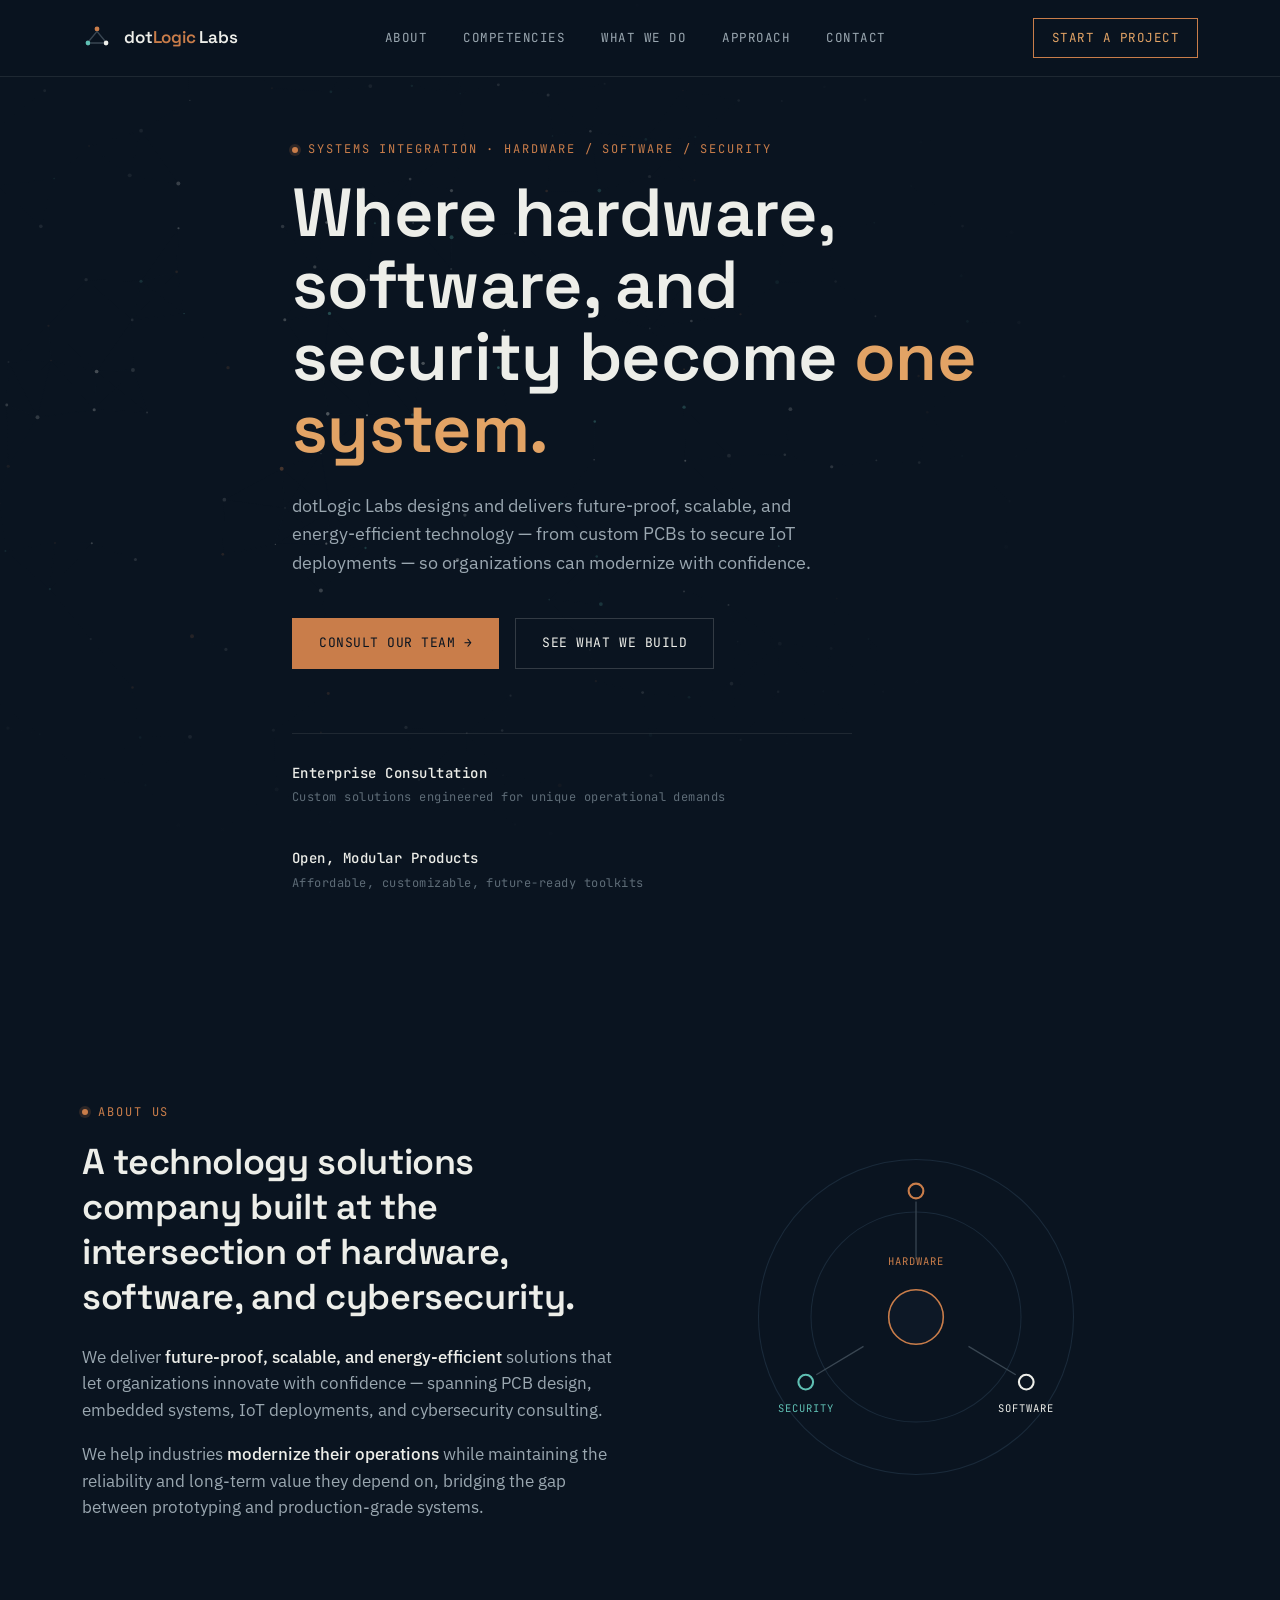
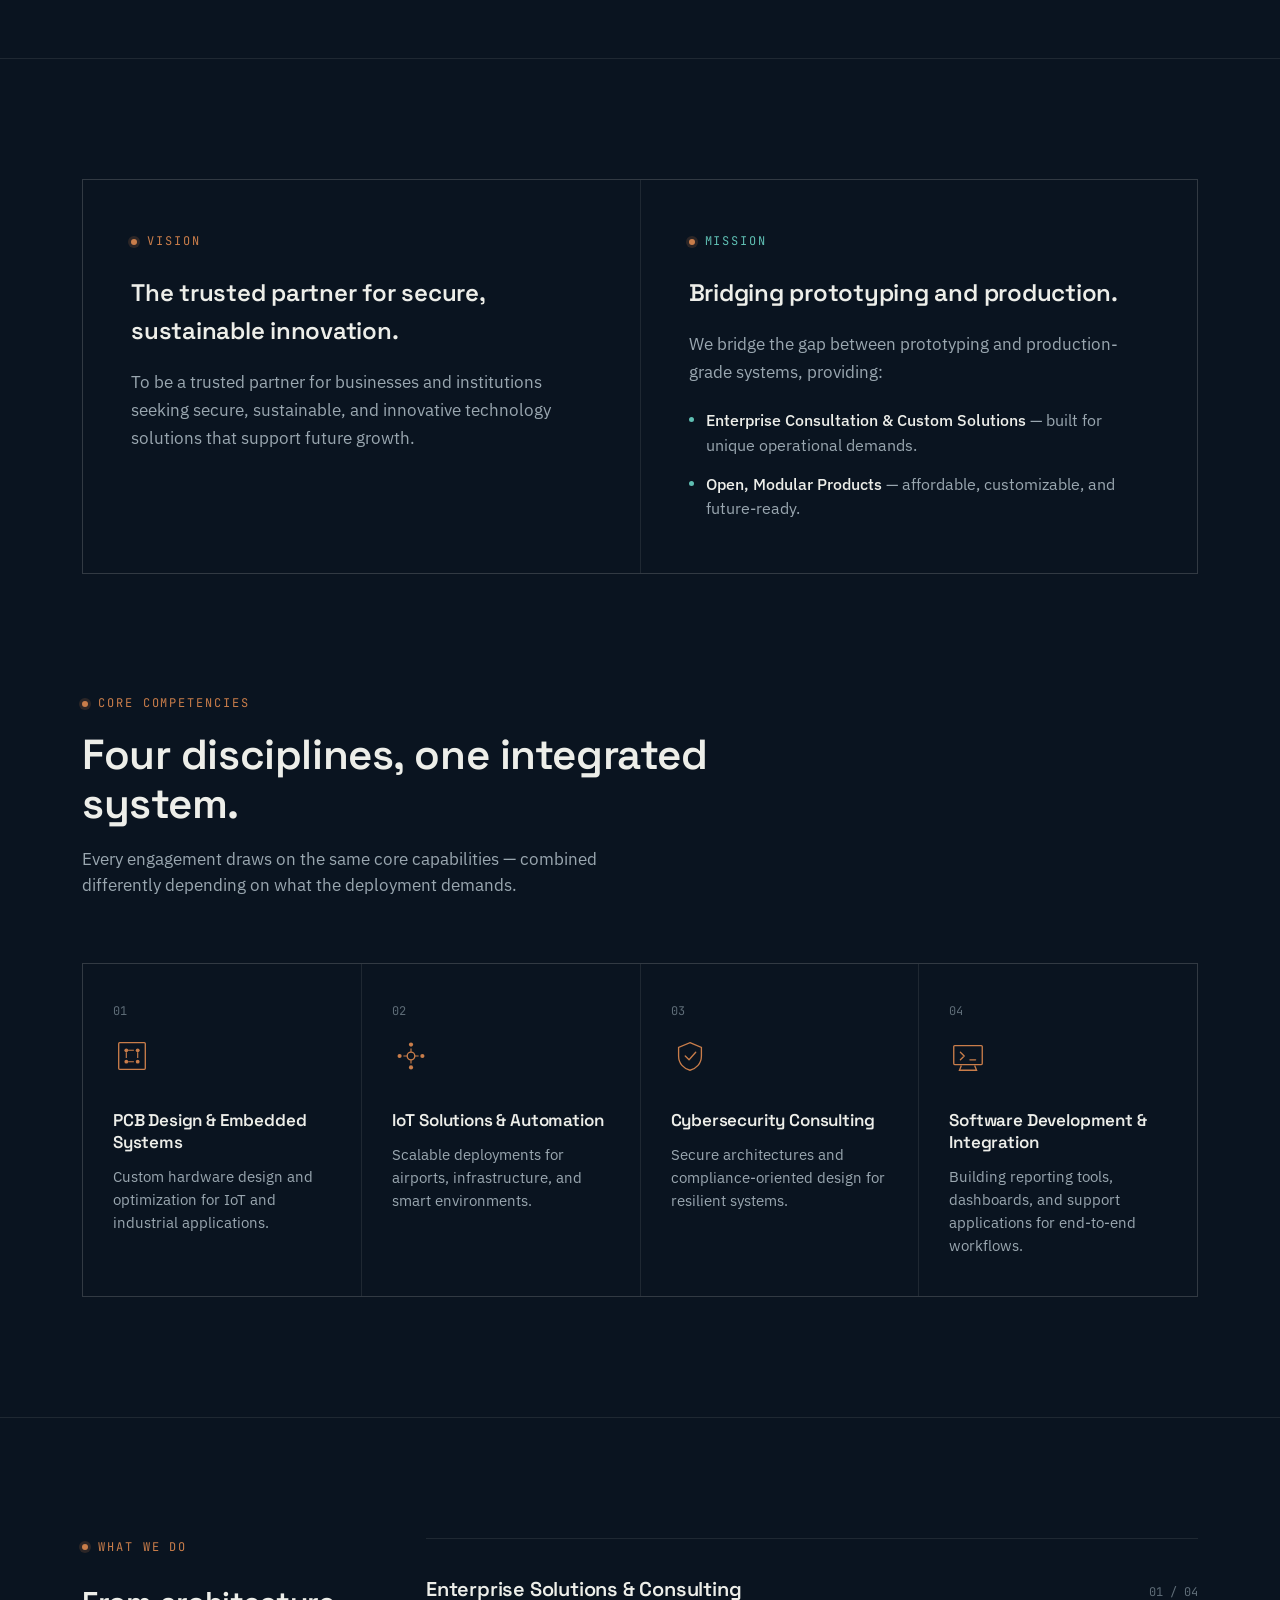
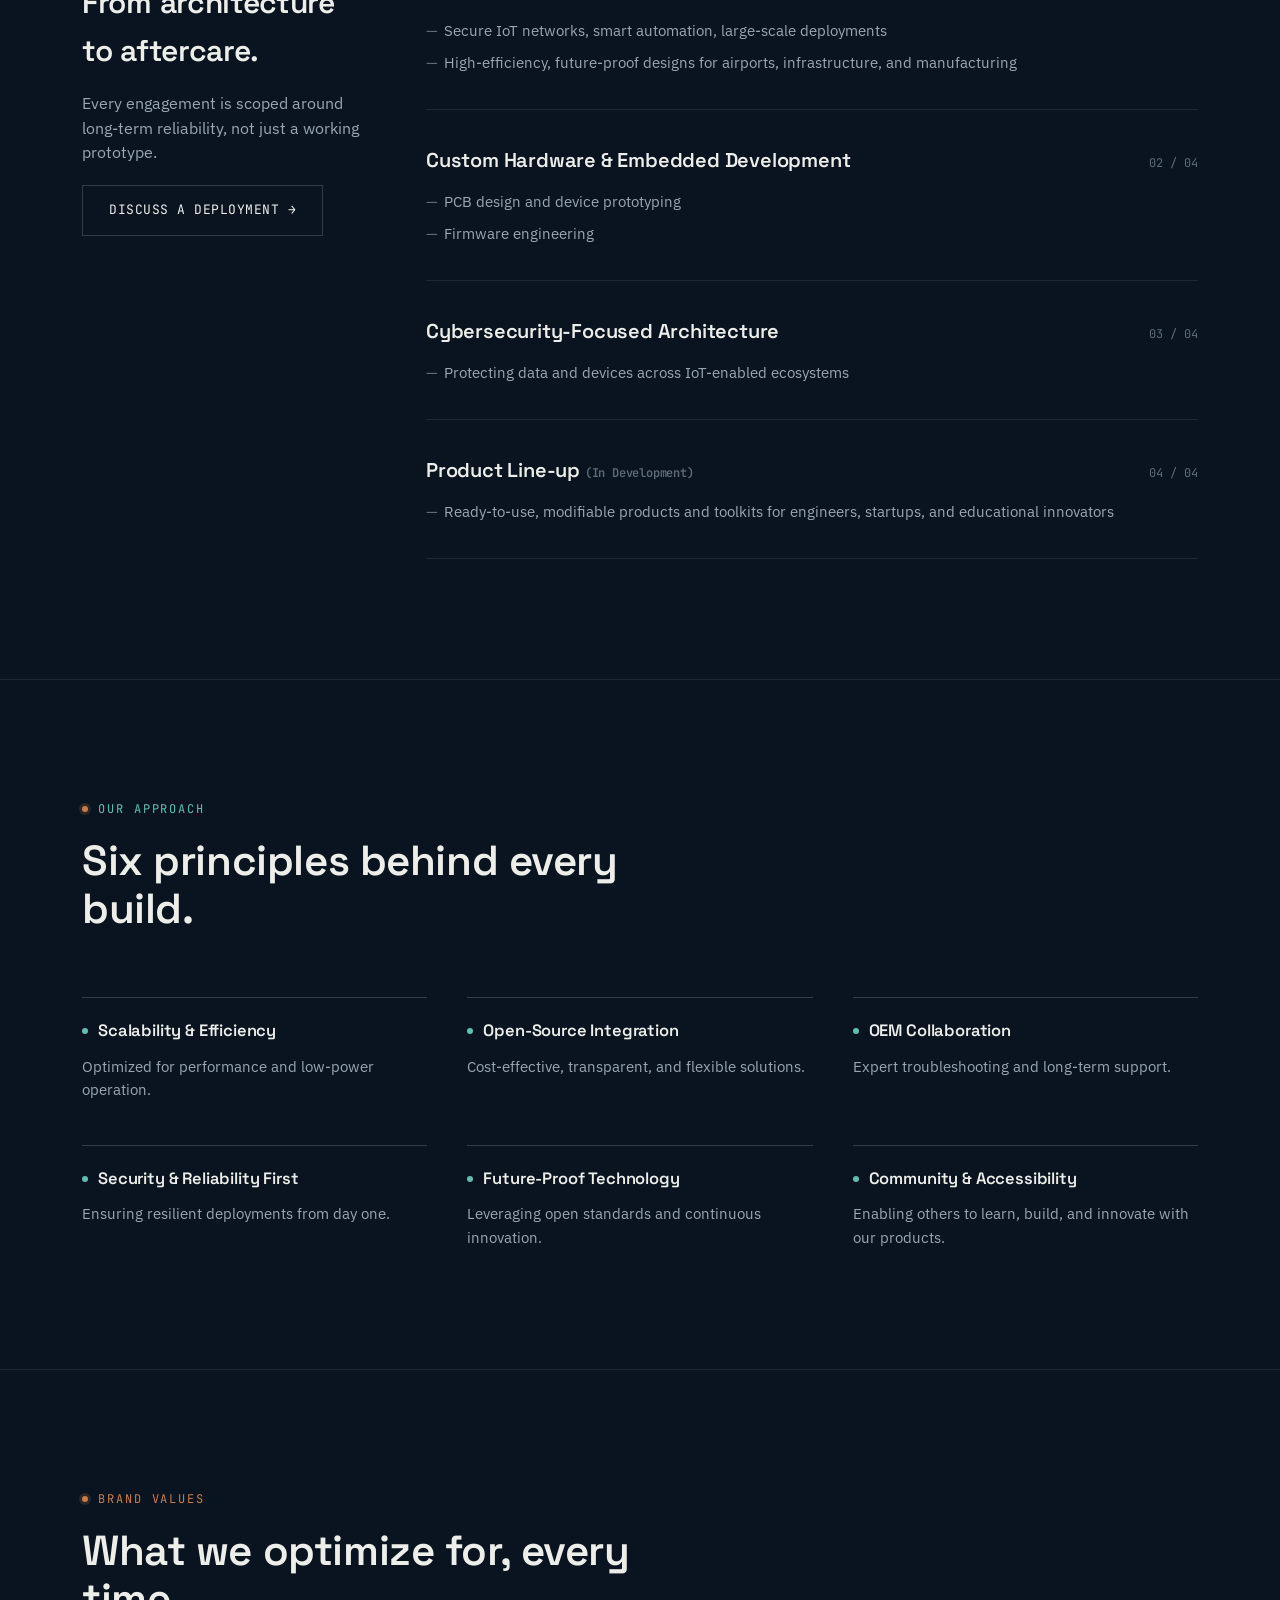
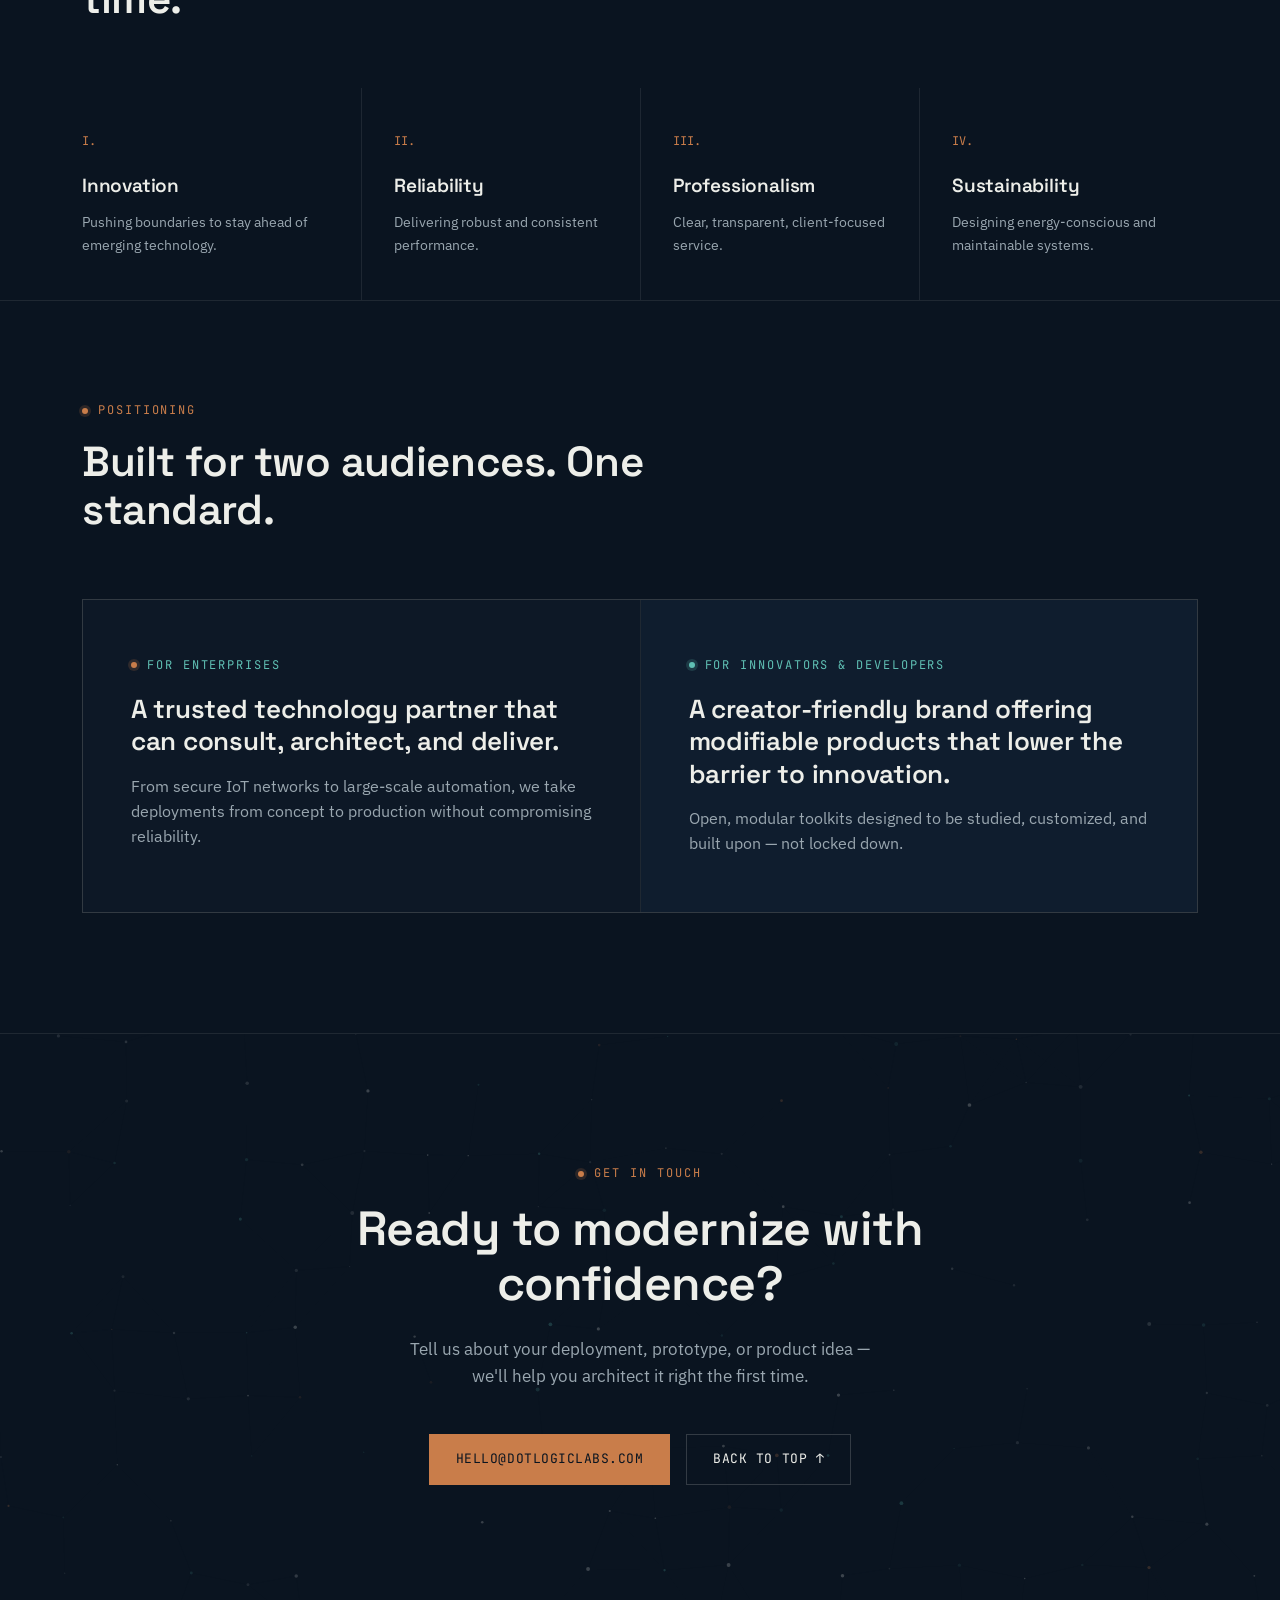
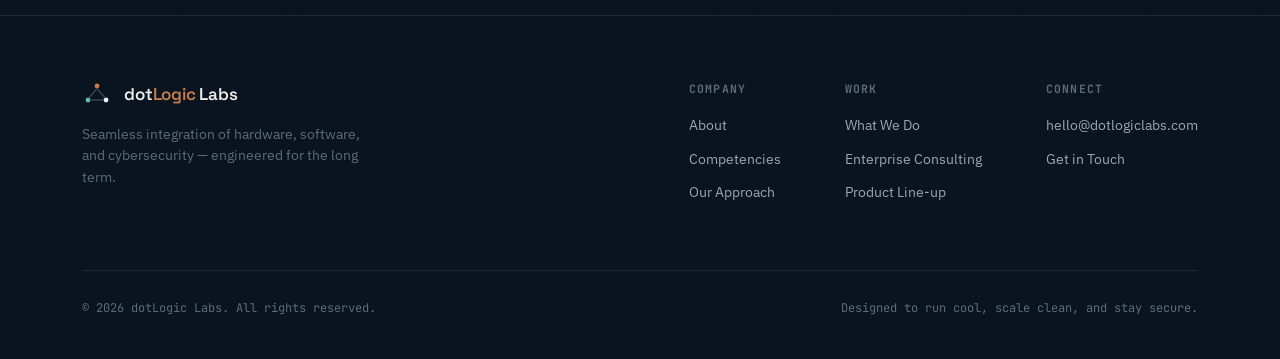
==== index.html @ 4104814c "Add files via upload" ====
<!DOCTYPE html>
<html lang="en">
<head>
<meta charset="UTF-8">
<meta name="viewport" content="width=device-width, initial-scale=1.0">
<title>dotLogic Labs — Hardware. Software. Security. As one system.</title>
<meta name="description" content="dotLogic Labs is a technology solutions company specializing in the seamless integration of hardware, software, and cybersecurity. We deliver future-proof, scalable, and energy-efficient solutions across PCB design, embedded systems, IoT deployments, and cybersecurity consulting.">
<meta property="og:title" content="dotLogic Labs — Hardware. Software. Security. As one system.">
<meta property="og:description" content="Technology solutions spanning PCB design, embedded systems, IoT deployments, and cybersecurity consulting — built for enterprises and innovators alike.">
<meta property="og:type" content="website">
<meta name="twitter:card" content="summary">
<meta name="twitter:title" content="dotLogic Labs — Hardware. Software. Security. As one system.">
<meta name="twitter:description" content="Technology solutions spanning PCB design, embedded systems, IoT deployments, and cybersecurity consulting — built for enterprises and innovators alike.">
<link rel="preconnect" href="https://fonts.googleapis.com">
<link rel="preconnect" href="https://fonts.gstatic.com" crossorigin>
<link href="https://fonts.googleapis.com/css2?family=Space+Grotesk:wght@400;500;600;700&family=JetBrains+Mono:wght@400;500;600&family=IBM+Plex+Sans:wght@400;500;600&display=swap" rel="stylesheet">
<style>
  :root{
    --bg:#0A1420;
    --bg-alt:#0F1D2E;
    --bg-panel:#0D1826;
    --copper:#C97D4A;
    --copper-bright:#E2A365;
    --teal:#5FBFB3;
    --ink:#EDEEE9;
    --ink-dim:#9AA7B0;
    --ink-faint:#5E6C77;
    --line:rgba(237,238,233,0.09);
    --line-bright:rgba(237,238,233,0.18);
    --radius:2px;
  }

  *{box-sizing:border-box; margin:0; padding:0;}

  html{scroll-behavior:smooth;}

  body{
    background:var(--bg);
    color:var(--ink);
    font-family:'IBM Plex Sans', sans-serif;
    font-size:16px;
    line-height:1.6;
    -webkit-font-smoothing:antialiased;
    overflow-x:hidden;
  }

  ::selection{ background:var(--copper); color:var(--bg); }

  a{ color:inherit; text-decoration:none; }

  .mono{ font-family:'JetBrains Mono', monospace; }

  .eyebrow{
    font-family:'JetBrains Mono', monospace;
    font-size:12px;
    letter-spacing:0.16em;
    text-transform:uppercase;
    color:var(--copper);
    display:flex;
    align-items:center;
    gap:10px;
    margin-bottom:18px;
  }
  .eyebrow::before{
    content:'';
    width:6px; height:6px;
    background:var(--copper);
    border-radius:50%;
    box-shadow:0 0 0 3px rgba(201,125,74,0.18);
    flex-shrink:0;
  }

  h1,h2,h3,h4{
    font-family:'Space Grotesk', sans-serif;
    font-weight:600;
    letter-spacing:-0.01em;
    color:var(--ink);
  }

  .wrap{
    max-width:1180px;
    margin:0 auto;
    padding:0 32px;
  }

  section{ position:relative; }

  /* ---------- focus ---------- */
  a:focus-visible, button:focus-visible{
    outline:2px solid var(--teal);
    outline-offset:3px;
  }

  /* ---------- nav ---------- */
  header{
    position:fixed; top:0; left:0; right:0; z-index:100;
    background:rgba(10,20,32,0.82);
    backdrop-filter:blur(10px);
    border-bottom:1px solid var(--line);
  }
  .nav{
    display:flex; align-items:center; justify-content:space-between;
    padding:18px 32px;
    max-width:1180px; margin:0 auto;
  }
  .brand{ display:flex; align-items:center; gap:12px; }
  .brand-mark{ width:30px; height:30px; flex-shrink:0; }
  .brand-word{
    font-family:'Space Grotesk', sans-serif;
    font-weight:600;
    font-size:17px;
    letter-spacing:-0.01em;
  }
  .brand-word span{ color:var(--copper); }

  .nav-links{ display:flex; gap:36px; }
  .nav-links a{
    font-family:'JetBrains Mono', monospace;
    font-size:12.5px;
    letter-spacing:0.04em;
    color:var(--ink-dim);
    text-transform:uppercase;
    transition:color .2s ease;
    position:relative;
  }
  .nav-links a:hover{ color:var(--ink); }

  .nav-cta{
    font-family:'JetBrains Mono', monospace;
    font-size:12.5px;
    letter-spacing:0.04em;
    padding:9px 18px;
    border:1px solid var(--copper);
    color:var(--copper-bright);
    text-transform:uppercase;
    transition:all .2s ease;
    white-space:nowrap;
  }
  .nav-cta:hover{ background:var(--copper); color:var(--bg); }

  .nav-toggle{ display:none; }

  /* ---------- hero ---------- */
  .hero{
    min-height:100svh;
    display:flex; align-items:center;
    padding:140px 0 90px;
    position:relative;
    overflow:hidden;
  }
  #circuit-canvas{
    position:absolute; inset:0;
    width:100%; height:100%;
    opacity:0.55;
  }
  .hero::after{
    content:'';
    position:absolute; inset:0;
    background:radial-gradient(ellipse 70% 60% at 30% 40%, rgba(10,20,32,0) 0%, var(--bg) 78%);
    pointer-events:none;
  }
  .hero-inner{ position:relative; z-index:2; max-width:760px; }
  .hero h1{
    font-size:clamp(38px, 5.4vw, 68px);
    line-height:1.06;
    margin-bottom:26px;
  }
  .hero h1 em{
    font-style:normal;
    color:var(--copper-bright);
  }
  .hero p{
    font-size:18px;
    color:var(--ink-dim);
    max-width:560px;
    margin-bottom:40px;
  }
  .hero-ctas{ display:flex; gap:16px; flex-wrap:wrap; align-items:center; }

  .btn{
    font-family:'JetBrains Mono', monospace;
    font-size:13px;
    letter-spacing:0.04em;
    text-transform:uppercase;
    padding:14px 26px;
    display:inline-flex;
    align-items:center;
    gap:10px;
    transition:all .2s ease;
    border:1px solid transparent;
  }
  .btn-primary{
    background:var(--copper);
    color:var(--bg);
  }
  .btn-primary:hover{ background:var(--copper-bright); }
  .btn-ghost{
    border-color:var(--line-bright);
    color:var(--ink);
  }
  .btn-ghost:hover{ border-color:var(--teal); color:var(--teal); }

  .hero-meta{
    display:flex; gap:40px;
    margin-top:64px;
    padding-top:28px;
    border-top:1px solid var(--line);
    max-width:560px;
    flex-wrap:wrap;
  }
  .hero-meta div{ font-family:'JetBrains Mono', monospace; font-size:12px; color:var(--ink-faint); letter-spacing:0.04em;}
  .hero-meta strong{ display:block; color:var(--ink); font-size:14px; margin-bottom:4px; font-weight:500;}

  /* ---------- section shell ---------- */
  .section{ padding:120px 0; border-bottom:1px solid var(--line); }
  .section-head{ max-width:640px; margin-bottom:64px; }
  .section-head h2{ font-size:clamp(28px,3.4vw,42px); line-height:1.15; }
  .section-head p{ color:var(--ink-dim); font-size:16.5px; margin-top:18px; max-width:560px; }

  /* ---------- about ---------- */
  .about-grid{
    display:grid;
    grid-template-columns:1.05fr 0.95fr;
    gap:80px;
    align-items:center;
  }
  .about-copy p{ color:var(--ink-dim); font-size:16.5px; margin-bottom:18px; }
  .about-copy p strong{ color:var(--ink); font-weight:500; }

  .merge-diagram{ position:relative; aspect-ratio:1/1; max-width:420px; }
  .merge-diagram svg{ width:100%; height:100%; }

  /* ---------- vision / mission ---------- */
  .vm-grid{ display:grid; grid-template-columns:1fr 1fr; gap:1px; background:var(--line); border:1px solid var(--line);}
  .vm-card{ background:var(--bg); padding:52px 48px; }
  .vm-card .eyebrow{ margin-bottom:22px; }
  .vm-card p{ color:var(--ink-dim); font-size:17px; line-height:1.65; }
  .vm-card h3{ font-size:24px; margin-bottom:18px; }
  .mission-list{ list-style:none; margin-top:22px; display:flex; flex-direction:column; gap:14px; }
  .mission-list li{ display:flex; gap:12px; color:var(--ink-dim); font-size:15.5px; }
  .mission-list li::before{
    content:''; width:5px; height:5px; border-radius:50%;
    background:var(--teal); margin-top:9px; flex-shrink:0;
  }
  .mission-list li strong{ color:var(--ink); font-weight:500; }

  /* ---------- competencies ---------- */
  .comp-grid{ display:grid; grid-template-columns:repeat(4,1fr); gap:1px; background:var(--line); border:1px solid var(--line); }
  .comp-card{ background:var(--bg); padding:38px 30px; transition:background .25s ease; }
  .comp-card:hover{ background:var(--bg-alt); }
  .comp-icon{ width:38px; height:38px; margin-bottom:26px; color:var(--copper); }
  .comp-card h4{ font-size:17px; margin-bottom:12px; line-height:1.3; }
  .comp-card p{ font-size:14.5px; color:var(--ink-dim); }
  .comp-num{ font-family:'JetBrains Mono', monospace; font-size:12px; color:var(--ink-faint); margin-bottom:16px; display:block; }

  /* ---------- what we do ---------- */
  .wwd{ display:grid; grid-template-columns:280px 1fr; gap:64px; }
  .wwd-list{ display:flex; flex-direction:column; }
  .wwd-item{ border-top:1px solid var(--line); padding:34px 0; }
  .wwd-item:last-child{ border-bottom:1px solid var(--line); }
  .wwd-item-head{ display:flex; justify-content:space-between; align-items:baseline; gap:20px; margin-bottom:14px; }
  .wwd-item-head h4{ font-size:20px; }
  .wwd-item-head span{ font-family:'JetBrains Mono', monospace; font-size:12px; color:var(--ink-faint); white-space:nowrap; }
  .wwd-item ul{ list-style:none; display:flex; flex-direction:column; gap:8px; }
  .wwd-item li{ color:var(--ink-dim); font-size:15px; padding-left:18px; position:relative; }
  .wwd-item li::before{ content:'—'; position:absolute; left:0; color:var(--ink-faint); }

  .wwd-side{ position:sticky; top:120px; align-self:start; }
  .wwd-side .eyebrow{ margin-bottom:22px; }
  .wwd-side p{ color:var(--ink-dim); font-size:15.5px; margin-bottom:20px; }

  /* ---------- approach ---------- */
  .approach-grid{ display:grid; grid-template-columns:repeat(3,1fr); gap:44px 40px; }
  .approach-item{ padding-top:20px; border-top:1px solid var(--line-bright); }
  .approach-item h4{ font-size:16.5px; margin-bottom:10px; display:flex; align-items:center; gap:10px;}
  .approach-item h4::before{ content:''; width:6px; height:6px; background:var(--teal); border-radius:50%; flex-shrink:0;}
  .approach-item p{ font-size:14.5px; color:var(--ink-dim); }

  /* ---------- values ---------- */
  .values-band{ display:grid; grid-template-columns:repeat(4,1fr); }
  .value-item{ padding:44px 32px; border-left:1px solid var(--line); }
  .value-item:first-child{ padding-left:0; border-left:none; }
  .value-num{ font-family:'JetBrains Mono', monospace; font-size:12px; color:var(--copper); margin-bottom:20px; display:block; }
  .value-item h4{ font-size:19px; margin-bottom:10px; }
  .value-item p{ font-size:14px; color:var(--ink-dim); }

  /* ---------- positioning ---------- */
  .pos-grid{ display:grid; grid-template-columns:1fr 1fr; gap:1px; background:var(--line); border:1px solid var(--line); }
  .pos-card{ background:var(--bg-panel); padding:56px 48px; position:relative; }
  .pos-card.teal-accent{ background:var(--bg-alt); }
  .pos-card .eyebrow{ color:var(--teal); }
  .pos-card.teal-accent .eyebrow::before{ background:var(--teal); box-shadow:0 0 0 3px rgba(95,191,179,0.18); }
  .pos-card h3{ font-size:26px; margin-bottom:16px; line-height:1.25; }
  .pos-card p{ color:var(--ink-dim); font-size:15.5px; }

  /* ---------- cta / footer ---------- */
  .cta-section{ padding:130px 0; text-align:center; border-bottom:1px solid var(--line); position:relative; }
  .cta-section h2{ font-size:clamp(30px,4.2vw,48px); max-width:680px; margin:0 auto 24px; line-height:1.15; }
  .cta-section p{ color:var(--ink-dim); font-size:17px; max-width:480px; margin:0 auto 44px; }
  .cta-btns{ display:flex; gap:16px; justify-content:center; flex-wrap:wrap; }

  footer{ padding:64px 0 40px; }
  .footer-grid{ display:flex; justify-content:space-between; align-items:flex-start; gap:40px; flex-wrap:wrap; margin-bottom:56px; }
  .footer-brand p{ color:var(--ink-faint); font-size:13.5px; margin-top:14px; max-width:280px; }
  .footer-cols{ display:flex; gap:64px; flex-wrap:wrap; }
  .footer-col h5{ font-family:'JetBrains Mono', monospace; font-size:11.5px; letter-spacing:0.1em; text-transform:uppercase; color:var(--ink-faint); margin-bottom:16px; }
  .footer-col a{ display:block; color:var(--ink-dim); font-size:14px; margin-bottom:11px; transition:color .2s ease; }
  .footer-col a:hover{ color:var(--copper-bright); }
  .footer-bottom{ display:flex; justify-content:space-between; align-items:center; padding-top:28px; border-top:1px solid var(--line); flex-wrap:wrap; gap:12px; }
  .footer-bottom span{ font-family:'JetBrains Mono', monospace; font-size:12px; color:var(--ink-faint); }

  /* ---------- reveal ---------- */
  .reveal{ opacity:0; transform:translateY(18px); transition:opacity .7s ease, transform .7s ease; }
  .reveal.in{ opacity:1; transform:translateY(0); }

  @media (prefers-reduced-motion: reduce){
    html{ scroll-behavior:auto; }
    .reveal{ opacity:1; transform:none; transition:none; }
    #circuit-canvas{ display:none; }
  }

  /* ---------- responsive ---------- */
  @media (max-width:980px){
    .about-grid{ grid-template-columns:1fr; gap:48px; }
    .merge-diagram{ max-width:280px; margin:0 auto; }
    .comp-grid{ grid-template-columns:repeat(2,1fr); }
    .wwd{ grid-template-columns:1fr; gap:32px; }
    .wwd-side{ position:static; }
    .approach-grid{ grid-template-columns:repeat(2,1fr); }
    .values-band{ grid-template-columns:repeat(2,1fr); }
    .value-item:nth-child(3){ border-left:none; }
    .pos-grid{ grid-template-columns:1fr; }
  }

  @media (max-width:720px){
    .nav-links{ display:none; }
    .wrap{ padding:0 22px; }
    .section{ padding:80px 0; }
    .vm-grid{ grid-template-columns:1fr; }
    .comp-grid{ grid-template-columns:1fr; }
    .approach-grid{ grid-template-columns:1fr; }
    .values-band{ grid-template-columns:1fr; }
    .value-item{ border-left:none; border-top:1px solid var(--line); padding-left:0; }
    .value-item:first-child{ border-top:none; }
    .hero-meta{ gap:28px; }
    .footer-grid{ flex-direction:column; }
    .footer-cols{ gap:40px; }
    .cta-section{ padding:90px 0; }
  }
</style>
</head>
<body>

<header>
  <nav class="nav">
    <a href="#top" class="brand">
      <svg class="brand-mark" viewBox="0 0 30 30" fill="none">
        <circle cx="15" cy="6" r="2.4" fill="#C97D4A"/>
        <circle cx="6" cy="20" r="2.4" fill="#5FBFB3"/>
        <circle cx="24" cy="20" r="2.4" fill="#EDEEE9"/>
        <path d="M15 8.4L7 18M15 8.4L23 18M8.4 20H21.6" stroke="#3A4753" stroke-width="1.4"/>
      </svg>
      <span class="brand-word">dot<span>Logic</span> Labs</span>
    </a>
    <div class="nav-links">
      <a href="#about">About</a>
      <a href="#competencies">Competencies</a>
      <a href="#what-we-do">What We Do</a>
      <a href="#approach">Approach</a>
      <a href="#contact">Contact</a>
    </div>
    <a href="#contact" class="nav-cta">Start a Project</a>
  </nav>
</header>

<main id="top">

  <section class="hero">
    <canvas id="circuit-canvas"></canvas>
    <div class="wrap hero-inner">
      <div class="eyebrow">Systems Integration · Hardware / Software / Security</div>
      <h1>Where hardware, software, and security become <em>one system.</em></h1>
      <p>dotLogic Labs designs and delivers future-proof, scalable, and energy-efficient technology — from custom PCBs to secure IoT deployments — so organizations can modernize with confidence.</p>
      <div class="hero-ctas">
        <a href="#contact" class="btn btn-primary">Consult Our Team →</a>
        <a href="#competencies" class="btn btn-ghost">See What We Build</a>
      </div>
      <div class="hero-meta">
        <div><strong>Enterprise Consultation</strong>Custom solutions engineered for unique operational demands</div>
        <div><strong>Open, Modular Products</strong>Affordable, customizable, future-ready toolkits</div>
      </div>
    </div>
  </section>

  <section class="section" id="about">
    <div class="wrap about-grid">
      <div class="about-copy reveal">
        <div class="eyebrow">About Us</div>
        <h2 style="font-size:clamp(26px,3vw,36px); margin-bottom:24px; line-height:1.25;">A technology solutions company built at the intersection of hardware, software, and cybersecurity.</h2>
        <p>We deliver <strong>future-proof, scalable, and energy-efficient</strong> solutions that let organizations innovate with confidence — spanning PCB design, embedded systems, IoT deployments, and cybersecurity consulting.</p>
        <p>We help industries <strong>modernize their operations</strong> while maintaining the reliability and long-term value they depend on, bridging the gap between prototyping and production-grade systems.</p>
      </div>
      <div class="merge-diagram reveal">
        <svg viewBox="0 0 400 400" fill="none">
          <circle cx="200" cy="200" r="150" stroke="#1A2A3A" stroke-width="1"/>
          <circle cx="200" cy="200" r="100" stroke="#1A2A3A" stroke-width="1"/>
          <line x1="200" y1="90" x2="200" y2="145" stroke="#3A4753" stroke-width="1.2"/>
          <line x1="105" y1="255" x2="150" y2="228" stroke="#3A4753" stroke-width="1.2"/>
          <line x1="295" y1="255" x2="250" y2="228" stroke="#3A4753" stroke-width="1.2"/>
          <circle cx="200" cy="80" r="7" fill="#0A1420" stroke="#C97D4A" stroke-width="2"/>
          <circle cx="95" cy="262" r="7" fill="#0A1420" stroke="#5FBFB3" stroke-width="2"/>
          <circle cx="305" cy="262" r="7" fill="#0A1420" stroke="#EDEEE9" stroke-width="2"/>
          <circle cx="200" cy="200" r="26" fill="#0D1826" stroke="#C97D4A" stroke-width="1.5"/>
          <text x="200" y="150" text-anchor="middle" font-family="JetBrains Mono" font-size="10" fill="#C97D4A" letter-spacing="1">HARDWARE</text>
          <text x="95" y="290" text-anchor="middle" font-family="JetBrains Mono" font-size="10" fill="#5FBFB3" letter-spacing="1">SECURITY</text>
          <text x="305" y="290" text-anchor="middle" font-family="JetBrains Mono" font-size="10" fill="#EDEEE9" letter-spacing="1">SOFTWARE</text>
        </svg>
      </div>
    </div>
  </section>

  <section class="section" style="padding-bottom:0; border-bottom:none;">
    <div class="wrap">
      <div class="vm-grid reveal">
        <div class="vm-card">
          <div class="eyebrow">Vision</div>
          <h3>The trusted partner for secure, sustainable innovation.</h3>
          <p>To be a trusted partner for businesses and institutions seeking secure, sustainable, and innovative technology solutions that support future growth.</p>
        </div>
        <div class="vm-card">
          <div class="eyebrow" style="color:var(--teal);">Mission</div>
          <h3>Bridging prototyping and production.</h3>
          <p>We bridge the gap between prototyping and production-grade systems, providing:</p>
          <ul class="mission-list">
            <li><span><strong>Enterprise Consultation &amp; Custom Solutions</strong> — built for unique operational demands.</span></li>
            <li><span><strong>Open, Modular Products</strong> — affordable, customizable, and future-ready.</span></li>
          </ul>
        </div>
      </div>
    </div>
  </section>

  <section class="section" id="competencies">
    <div class="wrap">
      <div class="section-head reveal">
        <div class="eyebrow">Core Competencies</div>
        <h2>Four disciplines, one integrated system.</h2>
        <p>Every engagement draws on the same core capabilities — combined differently depending on what the deployment demands.</p>
      </div>
      <div class="comp-grid reveal">
        <div class="comp-card">
          <span class="comp-num">01</span>
          <svg class="comp-icon" viewBox="0 0 40 40" fill="none"><rect x="6" y="6" width="28" height="28" rx="1" stroke="currentColor" stroke-width="1.4"/><circle cx="14" cy="14" r="2" fill="currentColor"/><circle cx="26" cy="14" r="2" fill="currentColor"/><circle cx="14" cy="26" r="2" fill="currentColor"/><circle cx="26" cy="26" r="2" fill="currentColor"/><path d="M14 16v6M26 16v6M16 14h6M16 26h6" stroke="currentColor" stroke-width="1.2"/></svg>
          <h4>PCB Design &amp; Embedded Systems</h4>
          <p>Custom hardware design and optimization for IoT and industrial applications.</p>
        </div>
        <div class="comp-card">
          <span class="comp-num">02</span>
          <svg class="comp-icon" viewBox="0 0 40 40" fill="none"><circle cx="20" cy="20" r="4" stroke="currentColor" stroke-width="1.4"/><circle cx="20" cy="8" r="2.2" fill="currentColor"/><circle cx="32" cy="20" r="2.2" fill="currentColor"/><circle cx="20" cy="32" r="2.2" fill="currentColor"/><circle cx="8" cy="20" r="2.2" fill="currentColor"/><path d="M20 12v4M20 24v4M24 20h4M12 20h4" stroke="currentColor" stroke-width="1.2"/></svg>
          <h4>IoT Solutions &amp; Automation</h4>
          <p>Scalable deployments for airports, infrastructure, and smart environments.</p>
        </div>
        <div class="comp-card">
          <span class="comp-num">03</span>
          <svg class="comp-icon" viewBox="0 0 40 40" fill="none"><path d="M20 6l12 5v9c0 8-5.5 13.5-12 15-6.5-1.5-12-7-12-15v-9l12-5z" stroke="currentColor" stroke-width="1.4"/><path d="M15 20l4 4 7-8" stroke="currentColor" stroke-width="1.4" stroke-linecap="round" stroke-linejoin="round"/></svg>
          <h4>Cybersecurity Consulting</h4>
          <p>Secure architectures and compliance-oriented design for resilient systems.</p>
        </div>
        <div class="comp-card">
          <span class="comp-num">04</span>
          <svg class="comp-icon" viewBox="0 0 40 40" fill="none"><rect x="5" y="9" width="30" height="20" rx="1" stroke="currentColor" stroke-width="1.4"/><path d="M13 30l-2 5h18l-2-5" stroke="currentColor" stroke-width="1.4"/><path d="M12 16l4 4-4 4M22 24h6" stroke="currentColor" stroke-width="1.4" stroke-linecap="round" stroke-linejoin="round"/></svg>
          <h4>Software Development &amp; Integration</h4>
          <p>Building reporting tools, dashboards, and support applications for end-to-end workflows.</p>
        </div>
      </div>
    </div>
  </section>

  <section class="section" id="what-we-do">
    <div class="wrap wwd">
      <div class="wwd-side reveal">
        <div class="eyebrow">What We Do</div>
        <h2 style="font-size:30px; margin-bottom:16px;">From architecture to aftercare.</h2>
        <p>Every engagement is scoped around long-term reliability, not just a working prototype.</p>
        <a href="#contact" class="btn btn-ghost">Discuss a Deployment →</a>
      </div>
      <div class="wwd-list reveal">
        <div class="wwd-item">
          <div class="wwd-item-head"><h4>Enterprise Solutions &amp; Consulting</h4><span class="mono">01 / 04</span></div>
          <ul>
            <li>Secure IoT networks, smart automation, large-scale deployments</li>
            <li>High-efficiency, future-proof designs for airports, infrastructure, and manufacturing</li>
          </ul>
        </div>
        <div class="wwd-item">
          <div class="wwd-item-head"><h4>Custom Hardware &amp; Embedded Development</h4><span class="mono">02 / 04</span></div>
          <ul>
            <li>PCB design and device prototyping</li>
            <li>Firmware engineering</li>
          </ul>
        </div>
        <div class="wwd-item">
          <div class="wwd-item-head"><h4>Cybersecurity-Focused Architecture</h4><span class="mono">03 / 04</span></div>
          <ul>
            <li>Protecting data and devices across IoT-enabled ecosystems</li>
          </ul>
        </div>
        <div class="wwd-item">
          <div class="wwd-item-head"><h4>Product Line-up <span class="mono" style="color:var(--ink-faint); font-size:12px;">(In Development)</span></h4><span class="mono">04 / 04</span></div>
          <ul>
            <li>Ready-to-use, modifiable products and toolkits for engineers, startups, and educational innovators</li>
          </ul>
        </div>
      </div>
    </div>
  </section>

  <section class="section" id="approach">
    <div class="wrap">
      <div class="section-head reveal">
        <div class="eyebrow" style="color:var(--teal);">Our Approach</div>
        <h2>Six principles behind every build.</h2>
      </div>
      <div class="approach-grid reveal">
        <div class="approach-item"><h4>Scalability &amp; Efficiency</h4><p>Optimized for performance and low-power operation.</p></div>
        <div class="approach-item"><h4>Open-Source Integration</h4><p>Cost-effective, transparent, and flexible solutions.</p></div>
        <div class="approach-item"><h4>OEM Collaboration</h4><p>Expert troubleshooting and long-term support.</p></div>
        <div class="approach-item"><h4>Security &amp; Reliability First</h4><p>Ensuring resilient deployments from day one.</p></div>
        <div class="approach-item"><h4>Future-Proof Technology</h4><p>Leveraging open standards and continuous innovation.</p></div>
        <div class="approach-item"><h4>Community &amp; Accessibility</h4><p>Enabling others to learn, build, and innovate with our products.</p></div>
      </div>
    </div>
  </section>

  <section class="section" style="padding-bottom:0;">
    <div class="wrap">
      <div class="section-head reveal">
        <div class="eyebrow">Brand Values</div>
        <h2>What we optimize for, every time.</h2>
      </div>
      <div class="values-band reveal">
        <div class="value-item"><span class="value-num">I.</span><h4>Innovation</h4><p>Pushing boundaries to stay ahead of emerging technology.</p></div>
        <div class="value-item"><span class="value-num">II.</span><h4>Reliability</h4><p>Delivering robust and consistent performance.</p></div>
        <div class="value-item"><span class="value-num">III.</span><h4>Professionalism</h4><p>Clear, transparent, client-focused service.</p></div>
        <div class="value-item"><span class="value-num">IV.</span><h4>Sustainability</h4><p>Designing energy-conscious and maintainable systems.</p></div>
      </div>
    </div>
  </section>

  <section class="section" style="padding-top:100px;">
    <div class="wrap">
      <div class="section-head reveal">
        <div class="eyebrow">Positioning</div>
        <h2>Built for two audiences. One standard.</h2>
      </div>
      <div class="pos-grid reveal">
        <div class="pos-card">
          <div class="eyebrow">For Enterprises</div>
          <h3>A trusted technology partner that can consult, architect, and deliver.</h3>
          <p>From secure IoT networks to large-scale automation, we take deployments from concept to production without compromising reliability.</p>
        </div>
        <div class="pos-card teal-accent">
          <div class="eyebrow">For Innovators &amp; Developers</div>
          <h3>A creator-friendly brand offering modifiable products that lower the barrier to innovation.</h3>
          <p>Open, modular toolkits designed to be studied, customized, and built upon — not locked down.</p>
        </div>
      </div>
    </div>
  </section>

  <section class="cta-section" id="contact">
    <canvas id="circuit-canvas-2" style="position:absolute; inset:0; width:100%; height:100%; opacity:0.28; z-index:0;"></canvas>
    <div class="wrap" style="position:relative; z-index:1;">
      <div class="eyebrow" style="justify-content:center;">Get In Touch</div>
      <h2>Ready to modernize with confidence?</h2>
      <p>Tell us about your deployment, prototype, or product idea — we'll help you architect it right the first time.</p>
      <div class="cta-btns">
        <a href="mailto:hello@dotlogiclabs.com" class="btn btn-primary">hello@dotlogiclabs.com</a>
        <a href="#top" class="btn btn-ghost">Back to Top ↑</a>
      </div>
    </div>
  </section>

</main>

<footer>
  <div class="wrap">
    <div class="footer-grid">
      <div class="footer-brand">
        <div class="brand" style="display:flex; align-items:center; gap:12px;">
          <svg class="brand-mark" viewBox="0 0 30 30" fill="none">
            <circle cx="15" cy="6" r="2.4" fill="#C97D4A"/>
            <circle cx="6" cy="20" r="2.4" fill="#5FBFB3"/>
            <circle cx="24" cy="20" r="2.4" fill="#EDEEE9"/>
            <path d="M15 8.4L7 18M15 8.4L23 18M8.4 20H21.6" stroke="#3A4753" stroke-width="1.4"/>
          </svg>
          <span class="brand-word">dot<span>Logic</span> Labs</span>
        </div>
        <p>Seamless integration of hardware, software, and cybersecurity — engineered for the long term.</p>
      </div>
      <div class="footer-cols">
        <div class="footer-col">
          <h5>Company</h5>
          <a href="#about">About</a>
          <a href="#competencies">Competencies</a>
          <a href="#approach">Our Approach</a>
        </div>
        <div class="footer-col">
          <h5>Work</h5>
          <a href="#what-we-do">What We Do</a>
          <a href="#contact">Enterprise Consulting</a>
          <a href="#contact">Product Line-up</a>
        </div>
        <div class="footer-col">
          <h5>Connect</h5>
          <a href="mailto:hello@dotlogiclabs.com">hello@dotlogiclabs.com</a>
          <a href="#contact">Get in Touch</a>
        </div>
      </div>
    </div>
    <div class="footer-bottom">
      <span>© 2026 dotLogic Labs. All rights reserved.</span>
      <span>Designed to run cool, scale clean, and stay secure.</span>
    </div>
  </div>
</footer>

<script>
  // Reveal on scroll
  const io = new IntersectionObserver((entries)=>{
    entries.forEach(e=>{ if(e.isIntersecting){ e.target.classList.add('in'); io.unobserve(e.target); } });
  }, { threshold: 0.15 });
  document.querySelectorAll('.reveal').forEach(el=>io.observe(el));

  // Circuit dot-grid animation
  function initCircuit(canvasId, density){
    const canvas = document.getElementById(canvasId);
    if(!canvas) return;
    const ctx = canvas.getContext('2d');
    let w,h,dots,dpr;
    const reduceMotion = window.matchMedia('(prefers-reduced-motion: reduce)').matches;

    function resize(){
      dpr = Math.min(window.devicePixelRatio||1, 2);
      w = canvas.clientWidth; h = canvas.clientHeight;
      canvas.width = w*dpr; canvas.height = h*dpr;
      ctx.setTransform(dpr,0,0,dpr,0,0);
      const cell = density;
      const cols = Math.ceil(w/cell)+1;
      const rows = Math.ceil(h/cell)+1;
      dots = [];
      for(let i=0;i<cols;i++){
        for(let j=0;j<rows;j++){
          if(Math.random() > 0.55) continue;
          dots.push({
            x: i*cell + (Math.random()-0.5)*cell*0.4,
            y: j*cell + (Math.random()-0.5)*cell*0.4,
            r: Math.random()*1.4+0.6,
            phase: Math.random()*Math.PI*2,
            speed: 0.4+Math.random()*0.6,
            color: Math.random() > 0.85 ? '#C97D4A' : (Math.random() > 0.7 ? '#5FBFB3' : '#EDEEE9')
          });
        }
      }
    }

    function connect(){
      const maxDist = density*1.6;
      for(let i=0;i<dots.length;i++){
        for(let j=i+1;j<dots.length;j++){
          const dx = dots[i].x-dots[j].x, dy = dots[i].y-dots[j].y;
          const dist = Math.sqrt(dx*dx+dy*dy);
          if(dist < maxDist){
            const alpha = (1-dist/maxDist)*0.12;
            ctx.strokeStyle = `rgba(58,71,83,${alpha})`;
            ctx.lineWidth = 1;
            ctx.beginPath();
            ctx.moveTo(dots[i].x, dots[i].y);
            ctx.lineTo(dots[j].x, dots[j].y);
            ctx.stroke();
          }
        }
      }
    }

    let t = 0;
    function draw(){
      ctx.clearRect(0,0,w,h);
      connect();
      dots.forEach(d=>{
        const pulse = 0.55 + Math.sin(t*0.01*d.speed + d.phase)*0.45;
        ctx.globalAlpha = 0.25 + pulse*0.55;
        ctx.fillStyle = d.color;
        ctx.beginPath();
        ctx.arc(d.x, d.y, d.r, 0, Math.PI*2);
        ctx.fill();
      });
      ctx.globalAlpha = 1;
      t++;
      if(!reduceMotion) requestAnimationFrame(draw);
    }

    resize();
    draw();
    window.addEventListener('resize', ()=>{ resize(); if(reduceMotion) draw(); });
  }

  initCircuit('circuit-canvas', 46);
  initCircuit('circuit-canvas-2', 60);
</script>

</body>
</html>
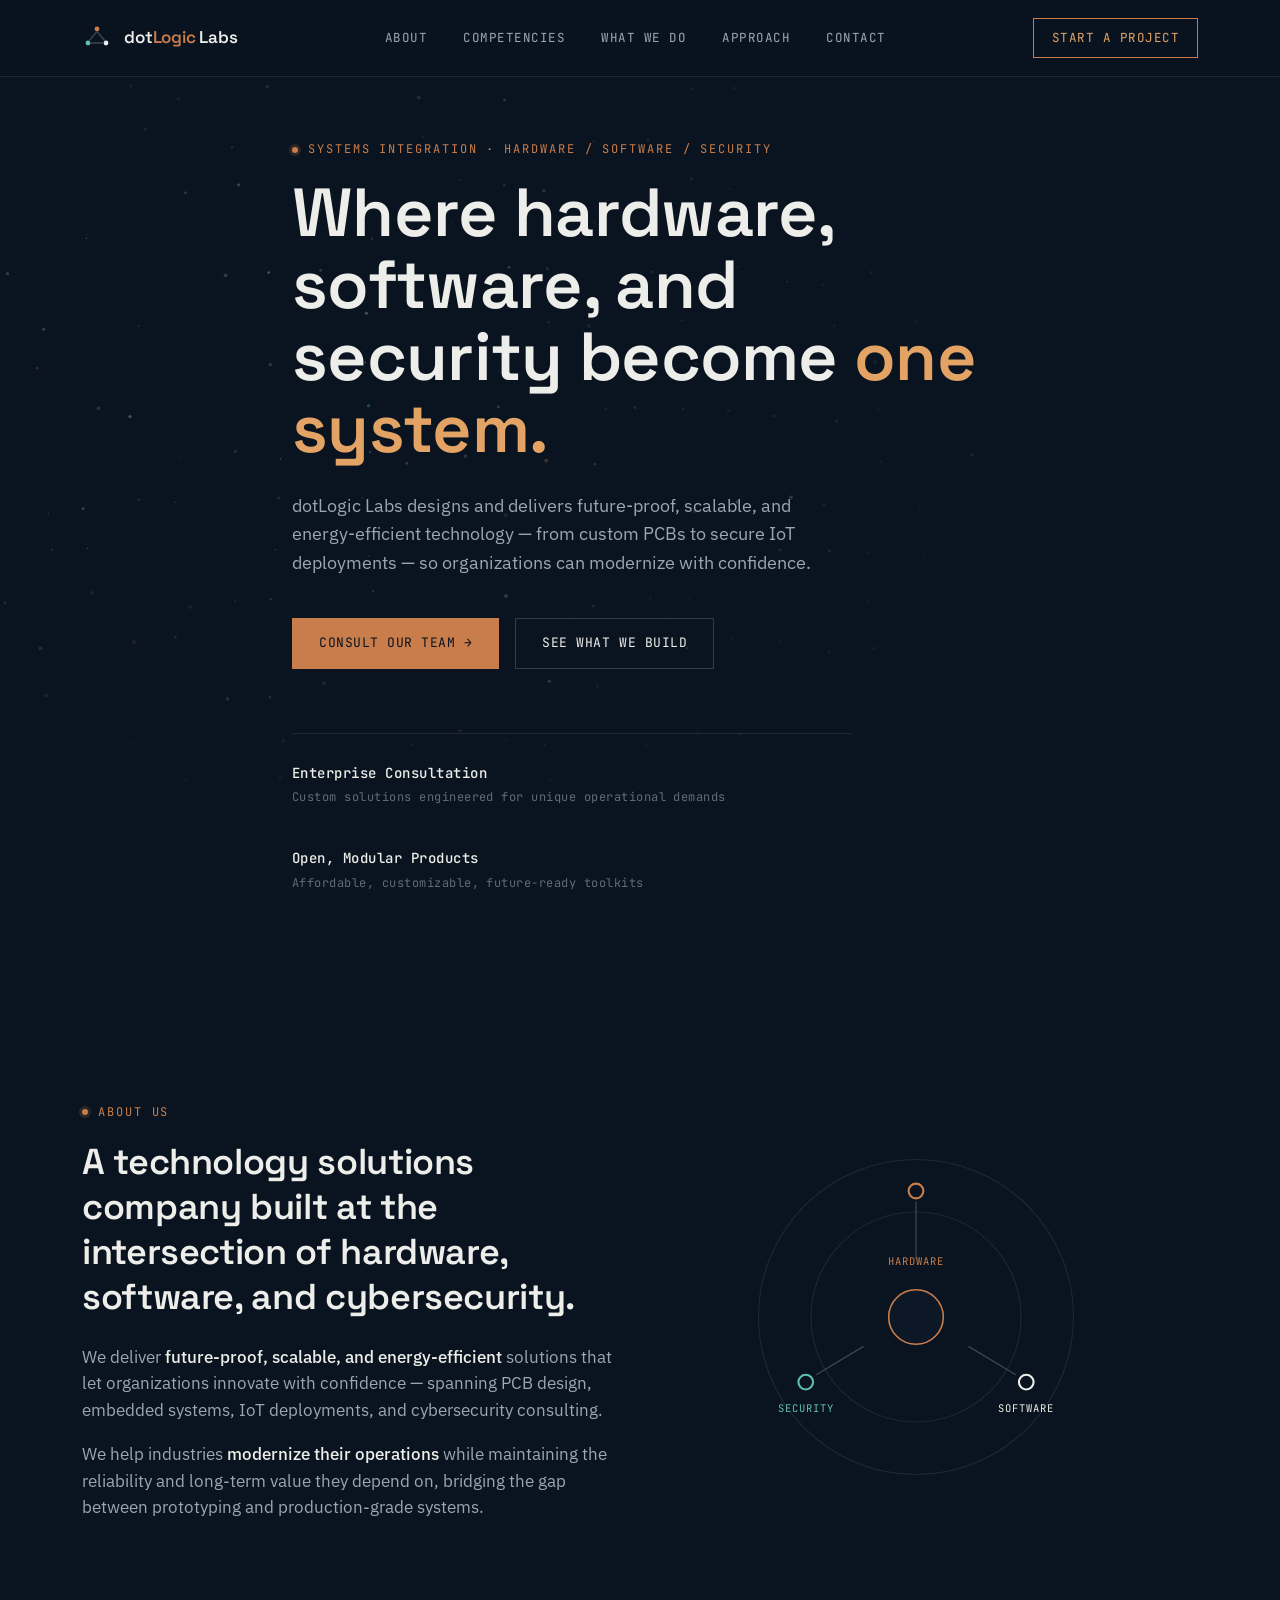
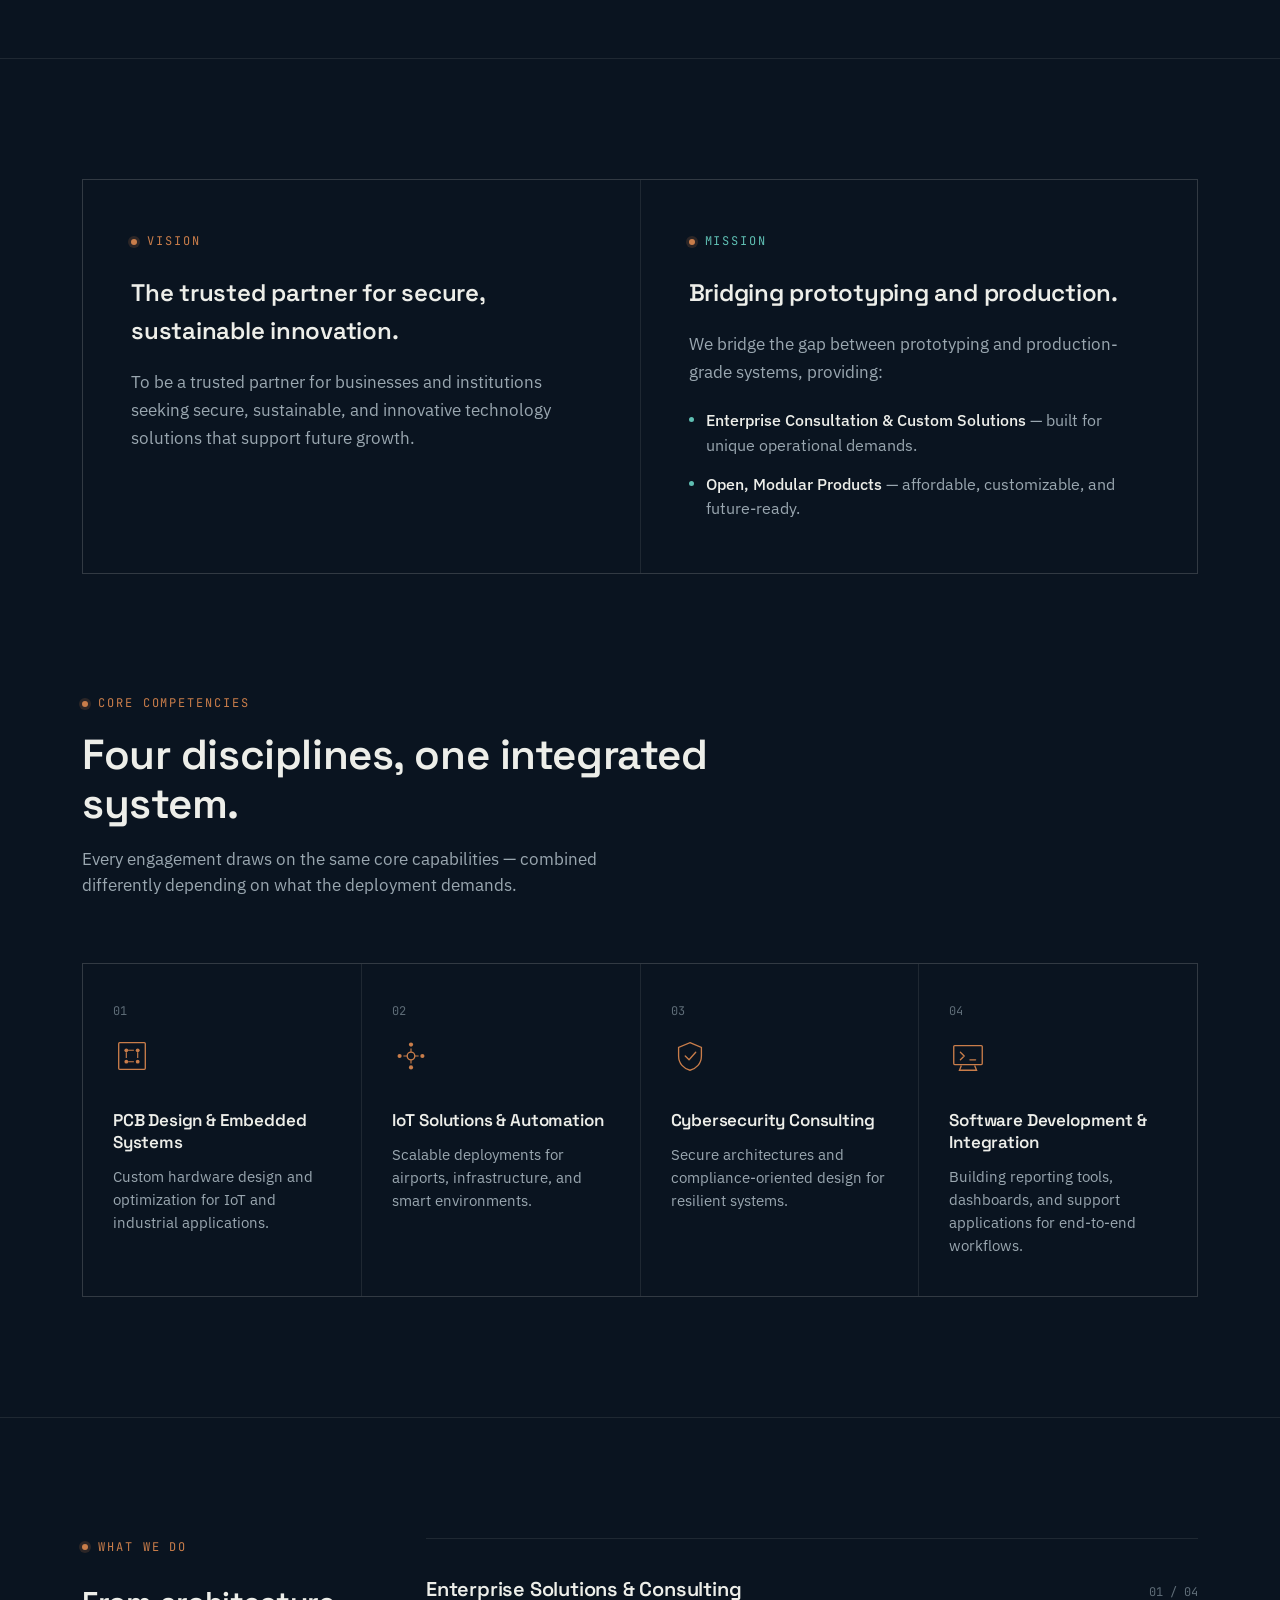
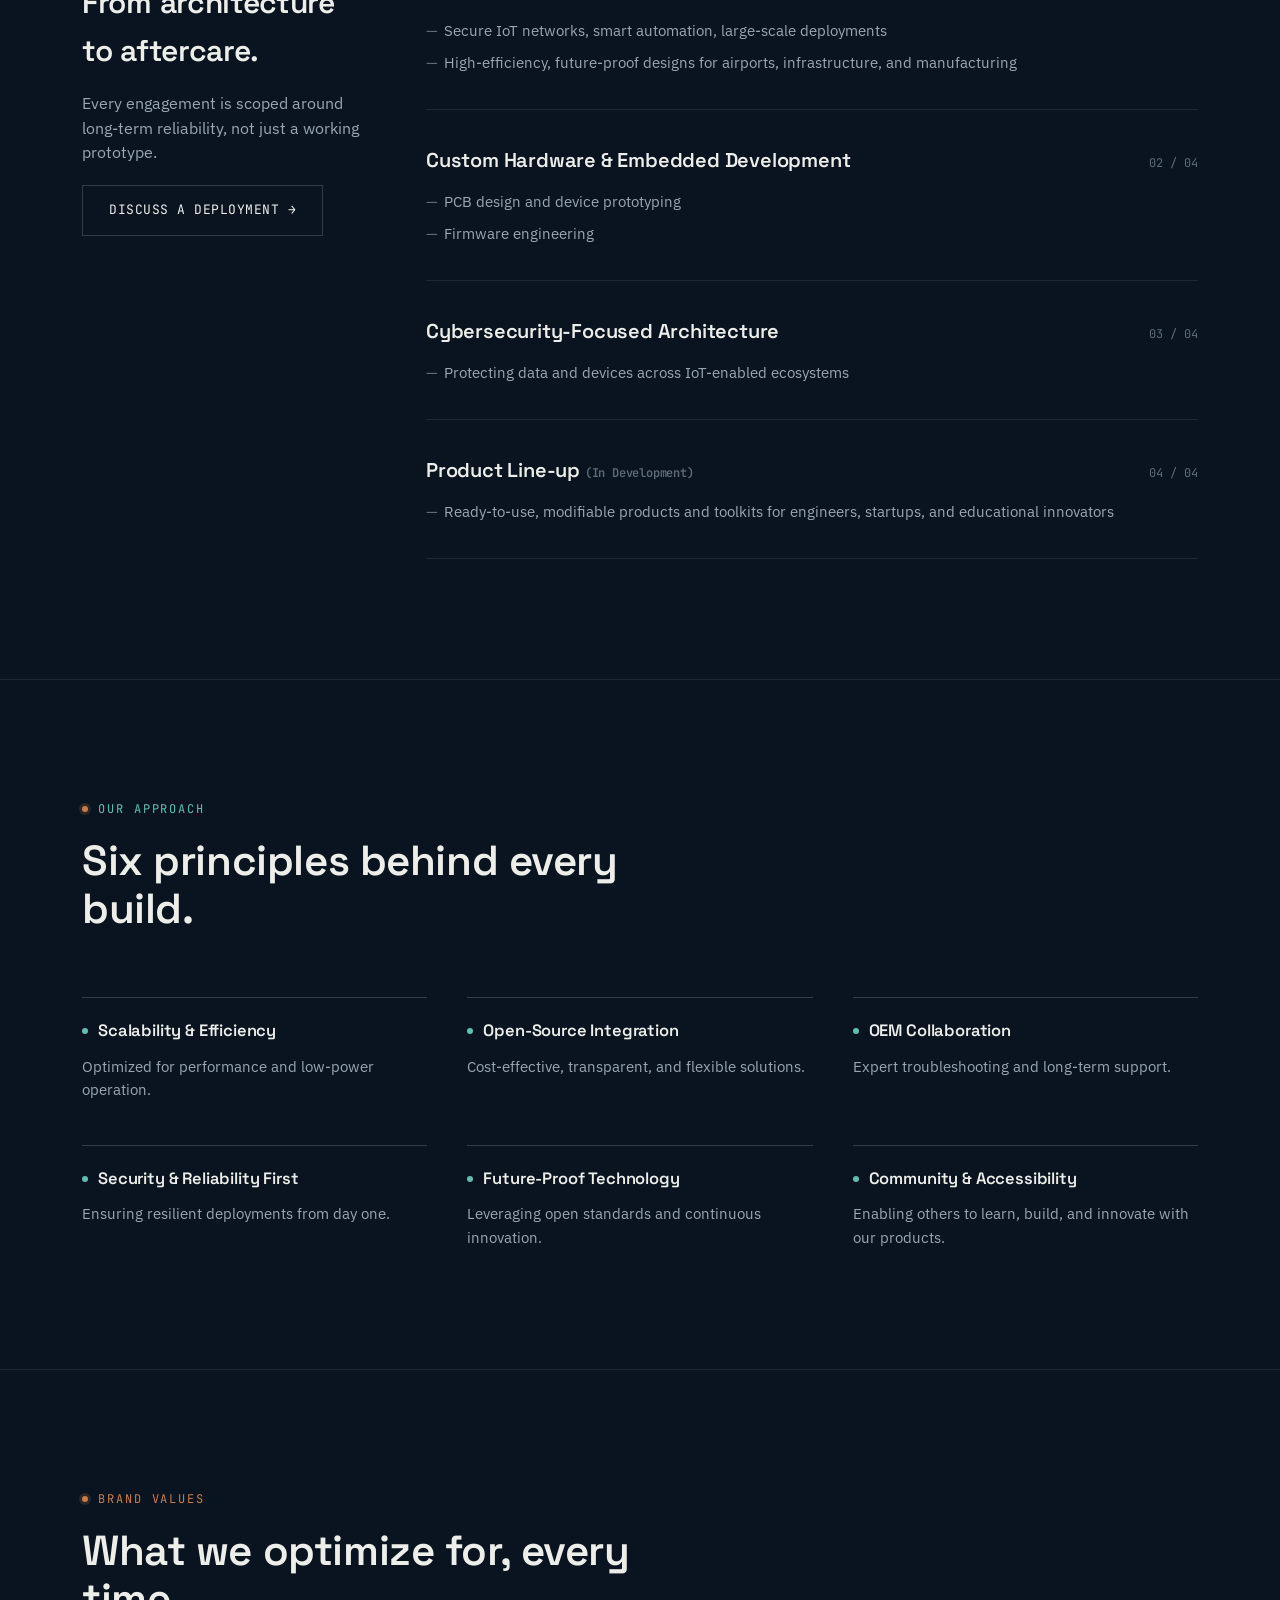
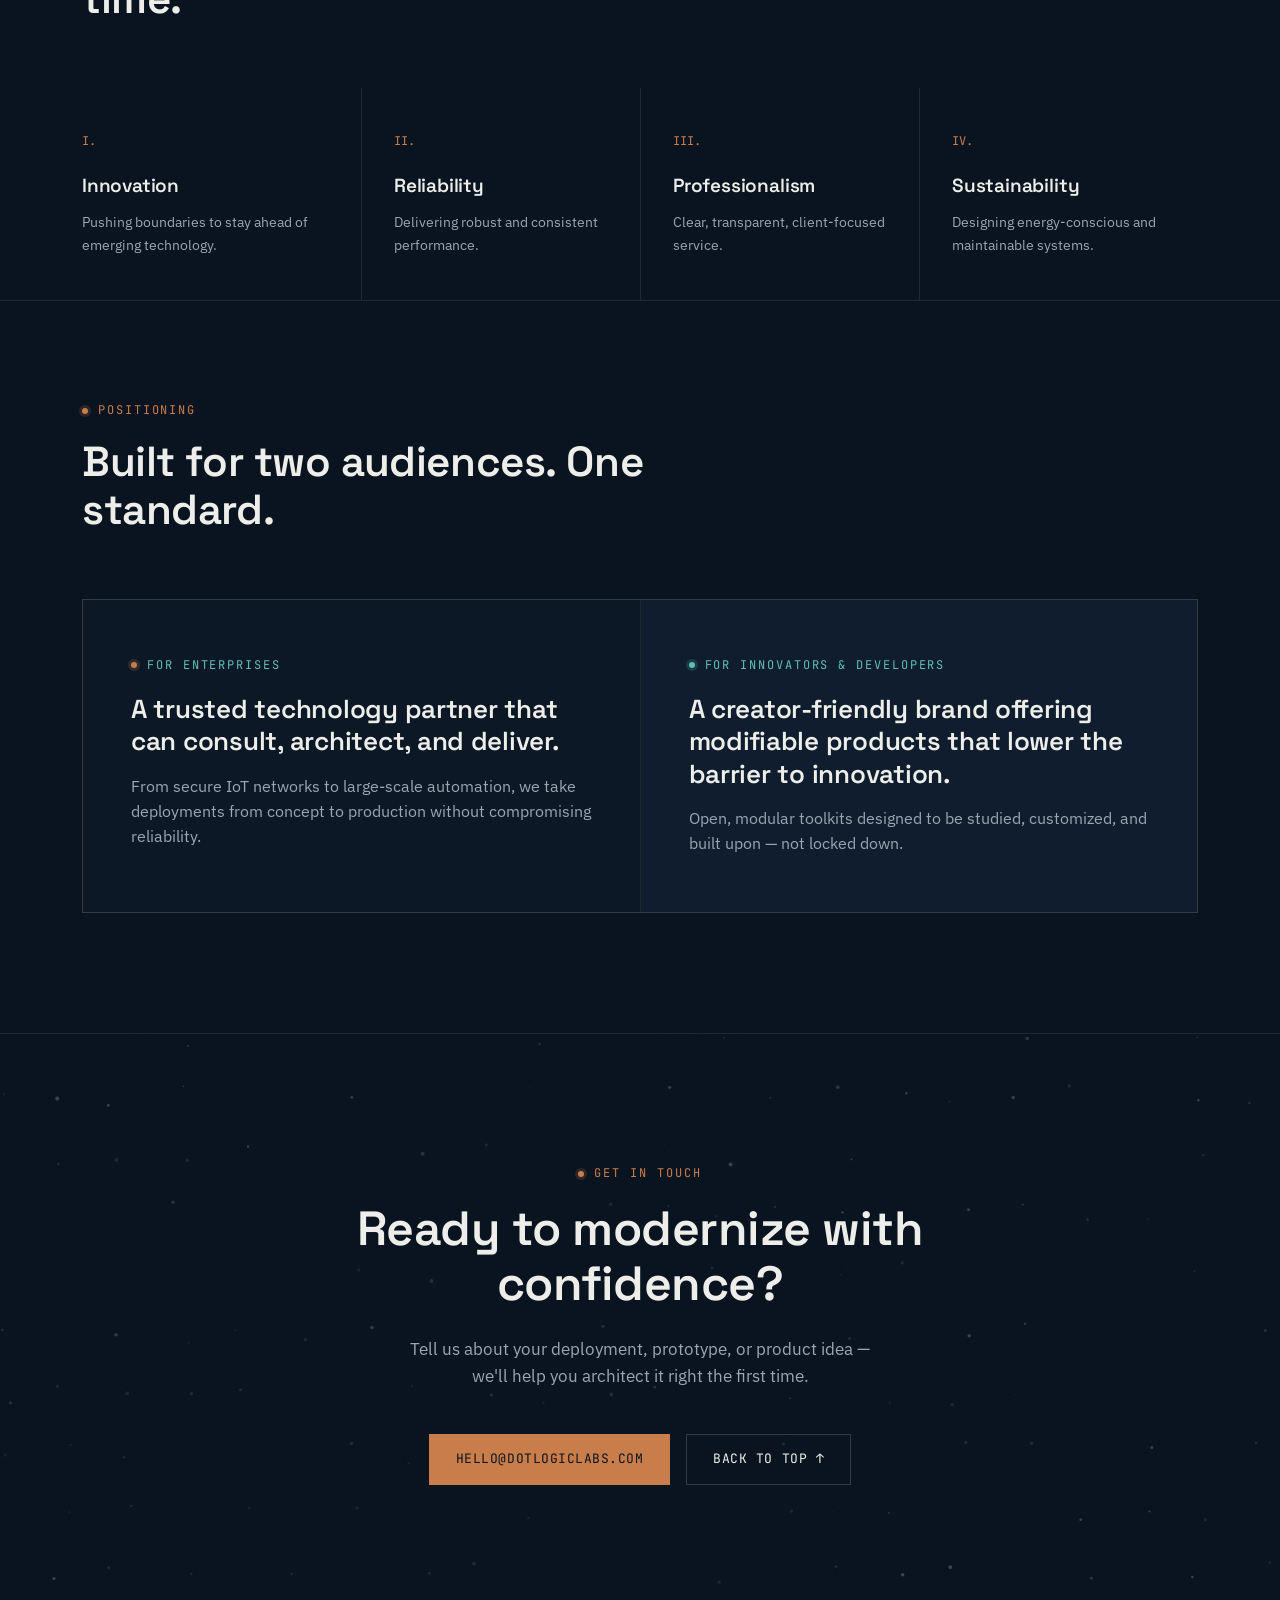
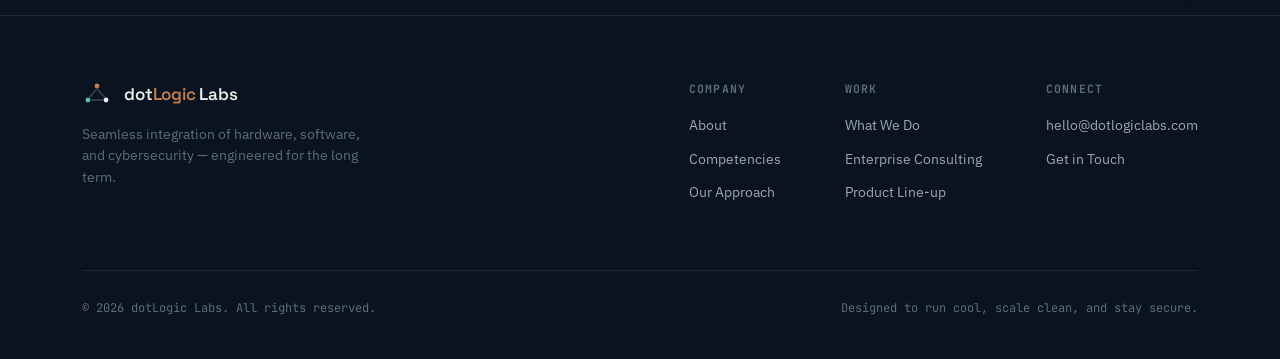
==== commit 1c7ce9a7: "Update meta tags for SEO enhancements" ====
--- a/index.html
+++ b/index.html
@@ -4,13 +4,33 @@
 <meta charset="UTF-8">
 <meta name="viewport" content="width=device-width, initial-scale=1.0">
 <title>dotLogic Labs — Hardware. Software. Security. As one system.</title>
-<meta name="description" content="dotLogic Labs is a technology solutions company specializing in the seamless integration of hardware, software, and cybersecurity. We deliver future-proof, scalable, and energy-efficient solutions across PCB design, embedded systems, IoT deployments, and cybersecurity consulting.">
+<meta name="description" content="dotLogic Labs delivers PCB design, embedded systems, IoT deployment, and cybersecurity consulting — bridging hardware, software, and security for enterprises, startups, and innovators.">
+<meta name="keywords" content="PCB design services, embedded systems development, IoT deployment solutions, cybersecurity consulting, custom hardware design, firmware engineering, IoT solutions for airports, smart infrastructure automation, industrial IoT deployment, secure IoT networks, manufacturing automation solutions, hardware software integration company, enterprise IoT consulting, open modular hardware toolkits, prototype to production engineering">
 <meta property="og:title" content="dotLogic Labs — Hardware. Software. Security. As one system.">
-<meta property="og:description" content="Technology solutions spanning PCB design, embedded systems, IoT deployments, and cybersecurity consulting — built for enterprises and innovators alike.">
+<meta property="og:description" content="PCB design, embedded systems, IoT deployment, and cybersecurity consulting — built for enterprises, startups, and innovators alike.">
 <meta property="og:type" content="website">
 <meta name="twitter:card" content="summary">
 <meta name="twitter:title" content="dotLogic Labs — Hardware. Software. Security. As one system.">
-<meta name="twitter:description" content="Technology solutions spanning PCB design, embedded systems, IoT deployments, and cybersecurity consulting — built for enterprises and innovators alike.">
+<meta name="twitter:description" content="PCB design, embedded systems, IoT deployment, and cybersecurity consulting — built for enterprises, startups, and innovators alike.">
+<link rel="canonical" href="https://www.dotlogiclabs.com/">
+<script type="application/ld+json">
+{
+  "@context": "https://schema.org",
+  "@type": "Organization",
+  "name": "dotLogic Labs",
+  "url": "https://www.dotlogiclabs.com/",
+  "description": "dotLogic Labs is a technology solutions company specializing in the seamless integration of hardware, software, and cybersecurity — serving enterprises, startups, and innovators through PCB design, embedded systems, IoT deployments, and cybersecurity consulting.",
+  "email": "hello@dotlogiclabs.com",
+  "knowsAbout": [
+    "PCB Design",
+    "Embedded Systems",
+    "IoT Deployment",
+    "Cybersecurity Consulting",
+    "Firmware Engineering",
+    "Industrial Automation"
+  ]
+}
+</script>
 <link rel="preconnect" href="https://fonts.googleapis.com">
 <link rel="preconnect" href="https://fonts.gstatic.com" crossorigin>
 <link href="https://fonts.googleapis.com/css2?family=Space+Grotesk:wght@400;500;600;700&family=JetBrains+Mono:wght@400;500;600&family=IBM+Plex+Sans:wght@400;500;600&display=swap" rel="stylesheet">
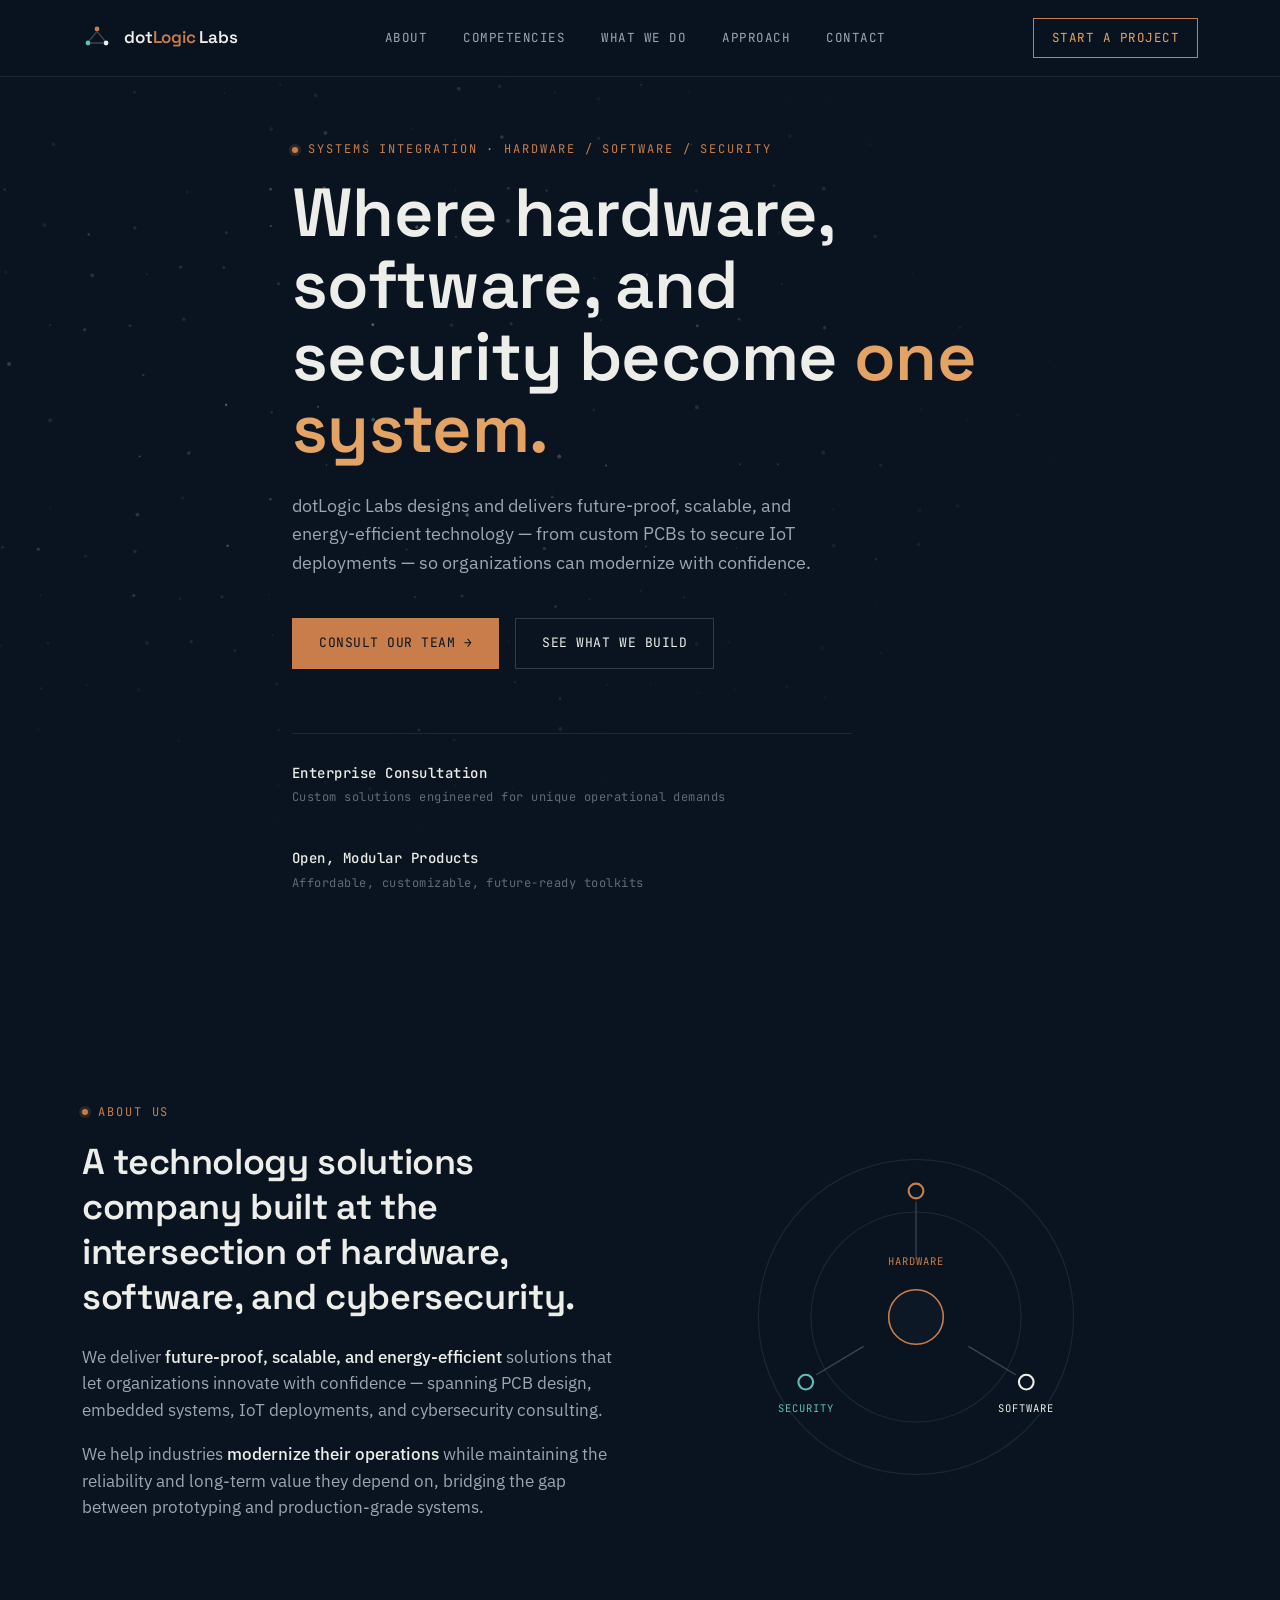
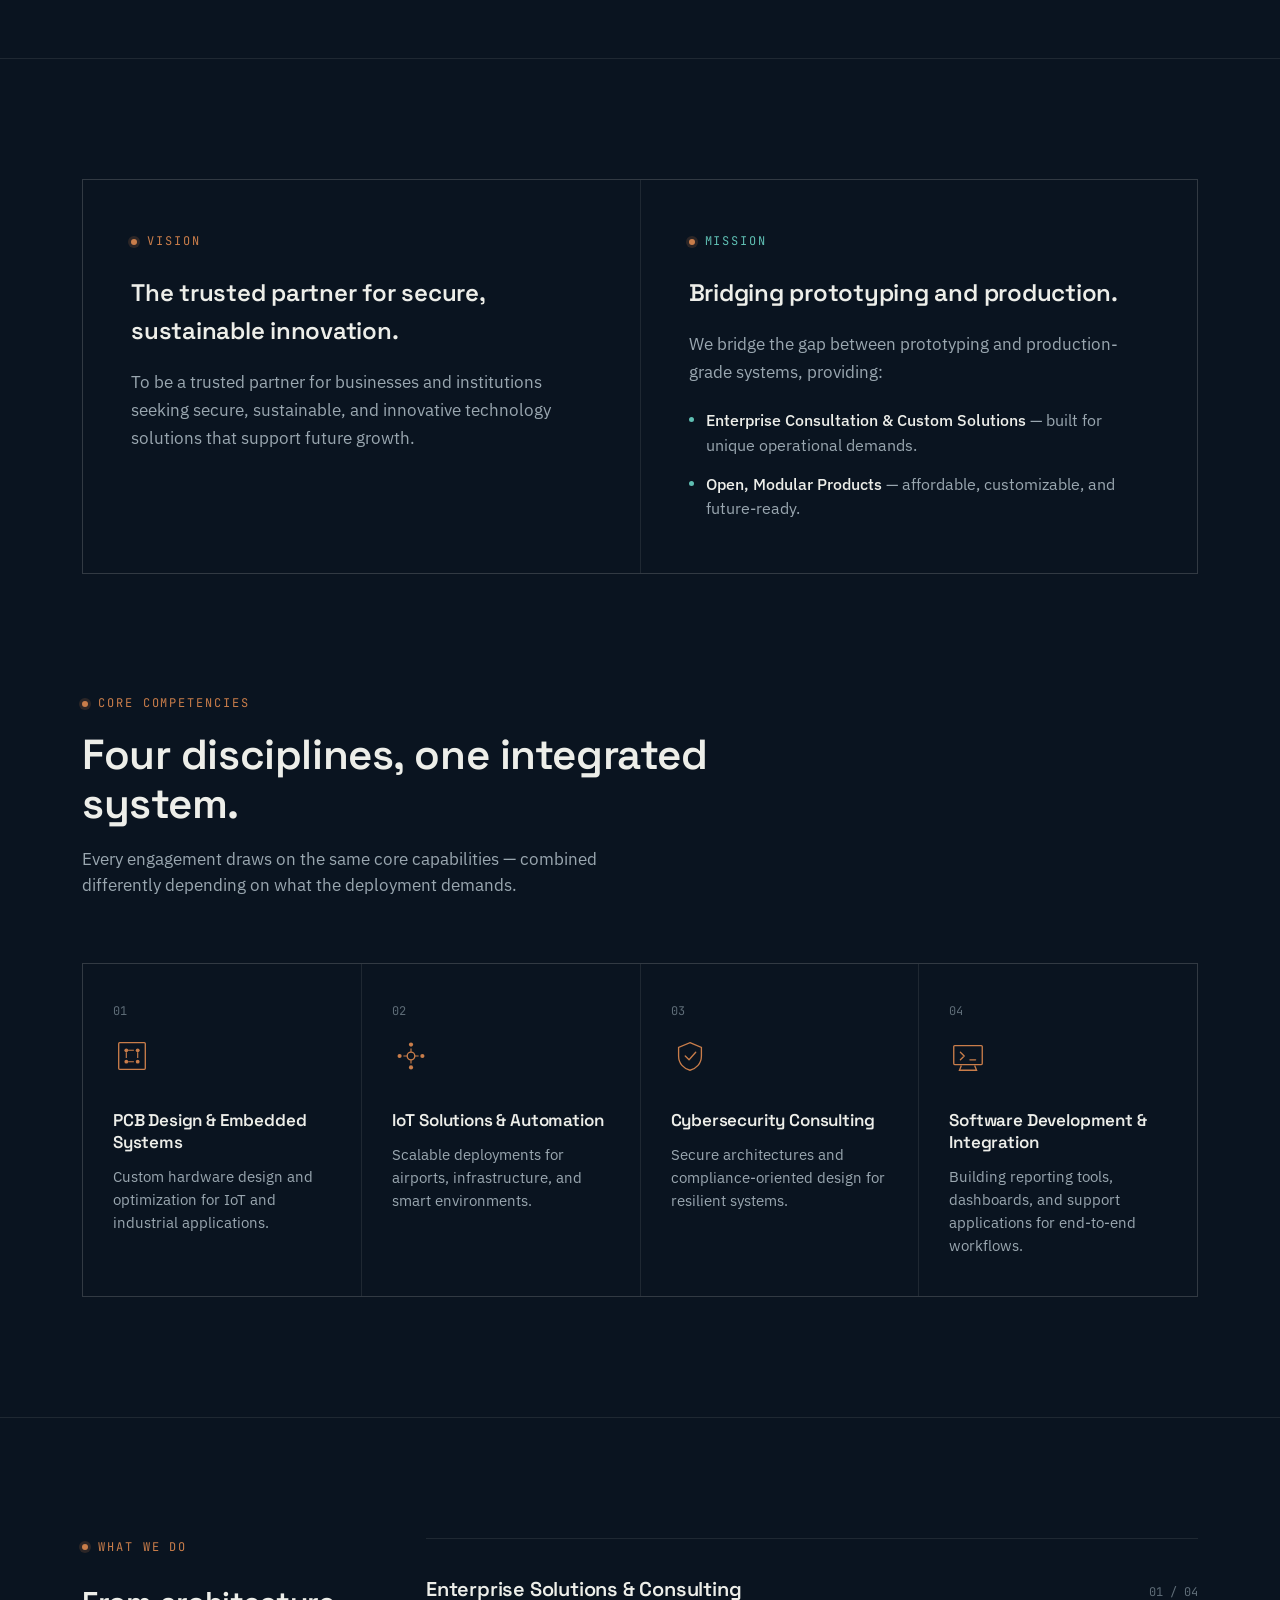
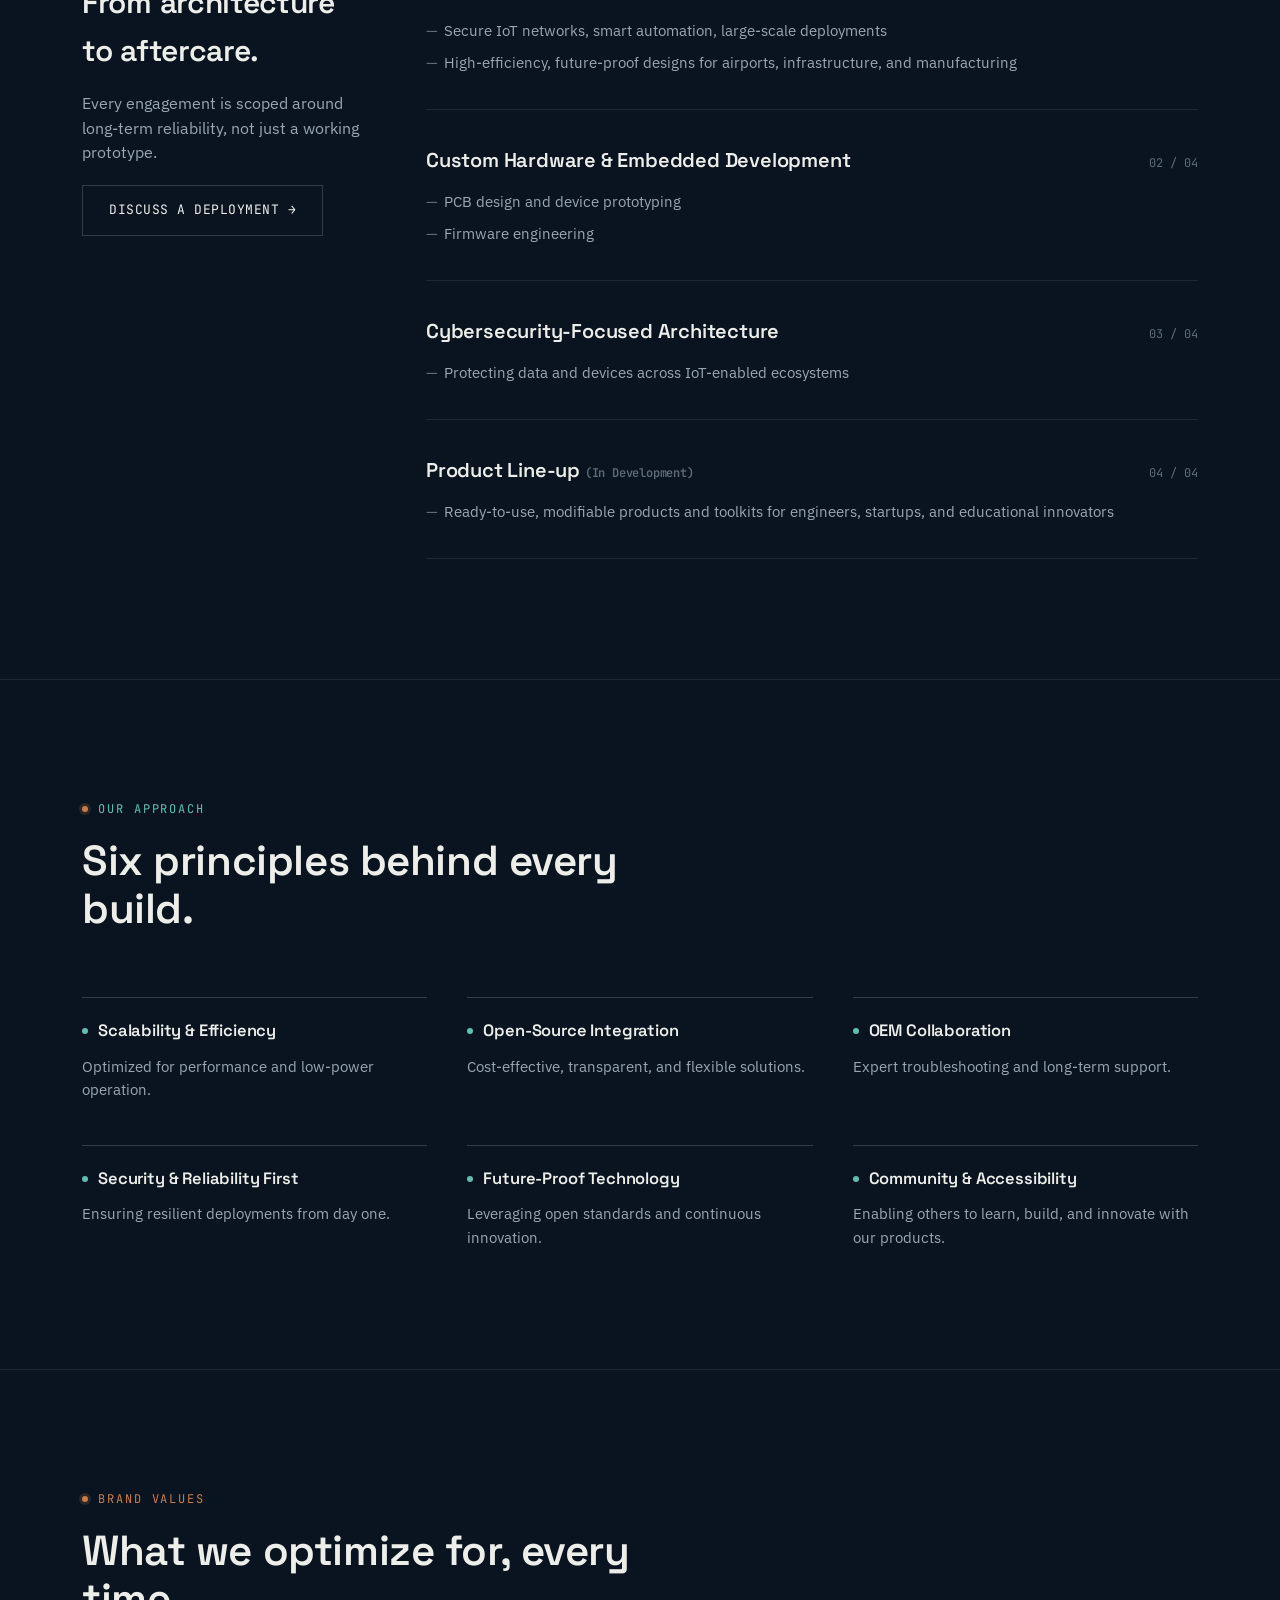
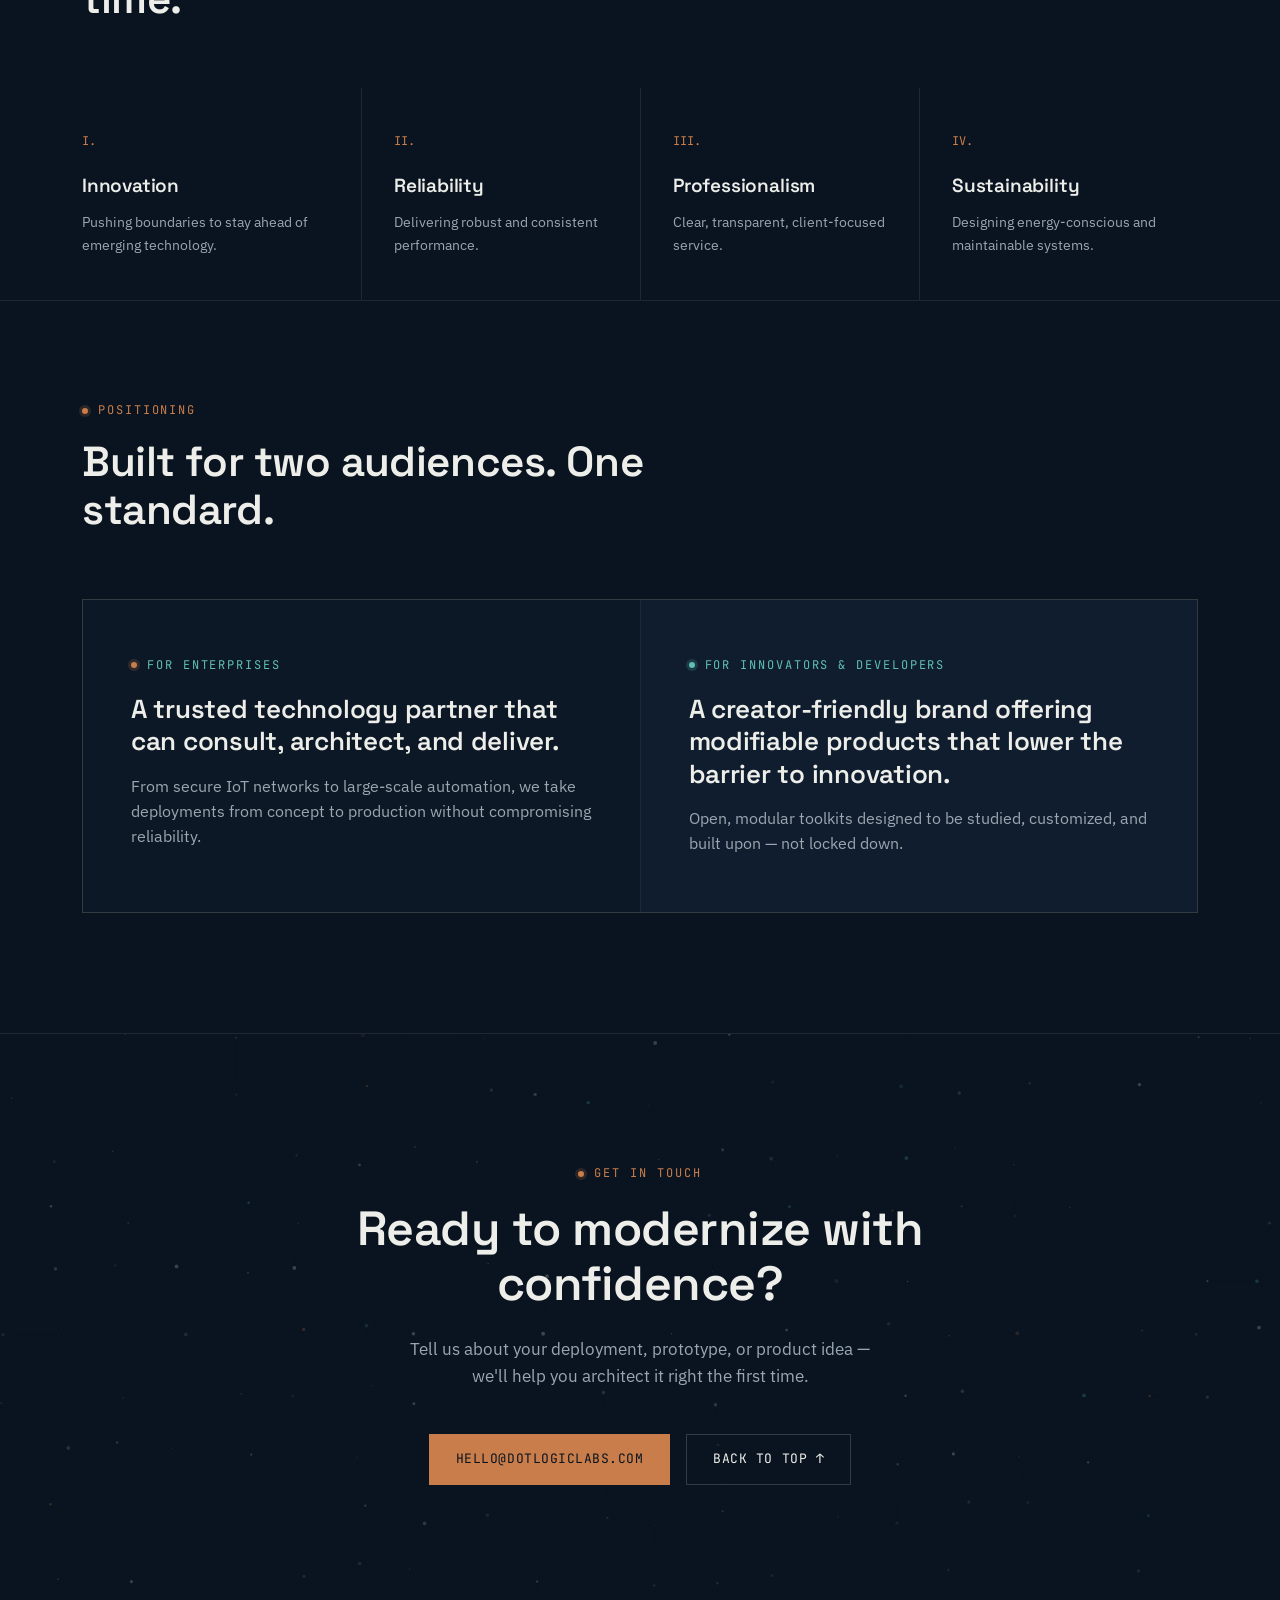
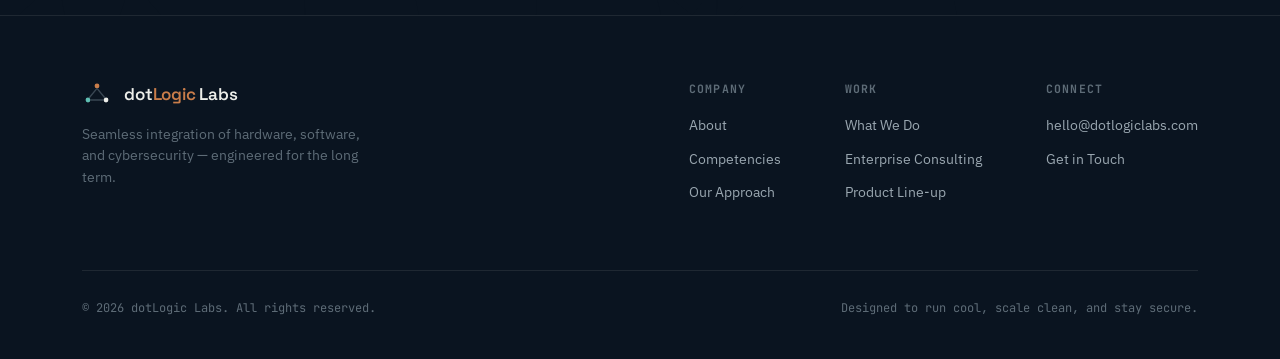
==== commit 5147a931: "Enhance meta tags for social media sharing Updated Twitter card and Open Graph metadata for improved" ====
--- a/index.html
+++ b/index.html
@@ -9,9 +9,12 @@
 <meta property="og:title" content="dotLogic Labs — Hardware. Software. Security. As one system.">
 <meta property="og:description" content="PCB design, embedded systems, IoT deployment, and cybersecurity consulting — built for enterprises, startups, and innovators alike.">
 <meta property="og:type" content="website">
-<meta name="twitter:card" content="summary">
+<meta name="twitter:card" content="summary_large_image">
 <meta name="twitter:title" content="dotLogic Labs — Hardware. Software. Security. As one system.">
 <meta name="twitter:description" content="PCB design, embedded systems, IoT deployment, and cybersecurity consulting — built for enterprises, startups, and innovators alike.">
+<meta property="og:image" content="https://www.dotlogiclabs.com/og-image.png">
+<meta property="og:url" content="https://www.dotlogiclabs.com/">
+<meta name="twitter:image" content="https://www.dotlogiclabs.com/og-image.png">
 <link rel="canonical" href="https://www.dotlogiclabs.com/">
 <script type="application/ld+json">
 {
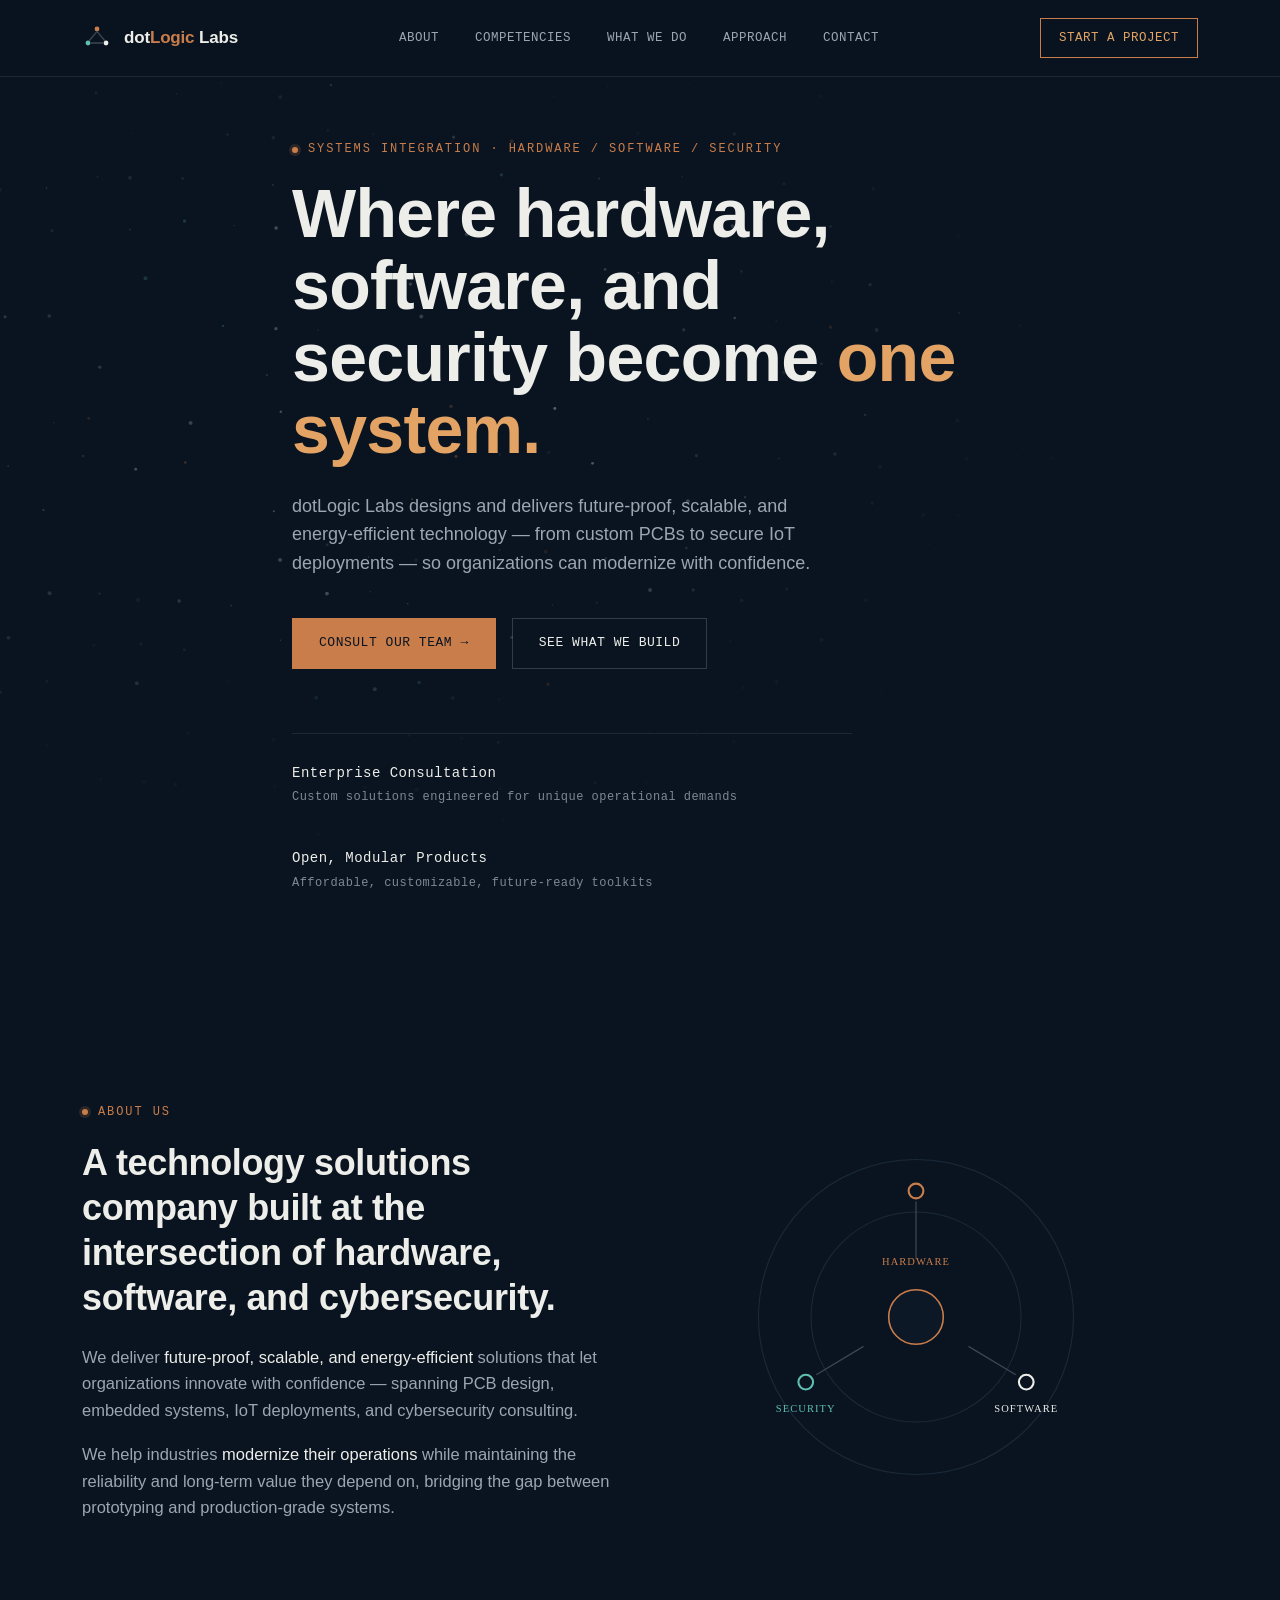
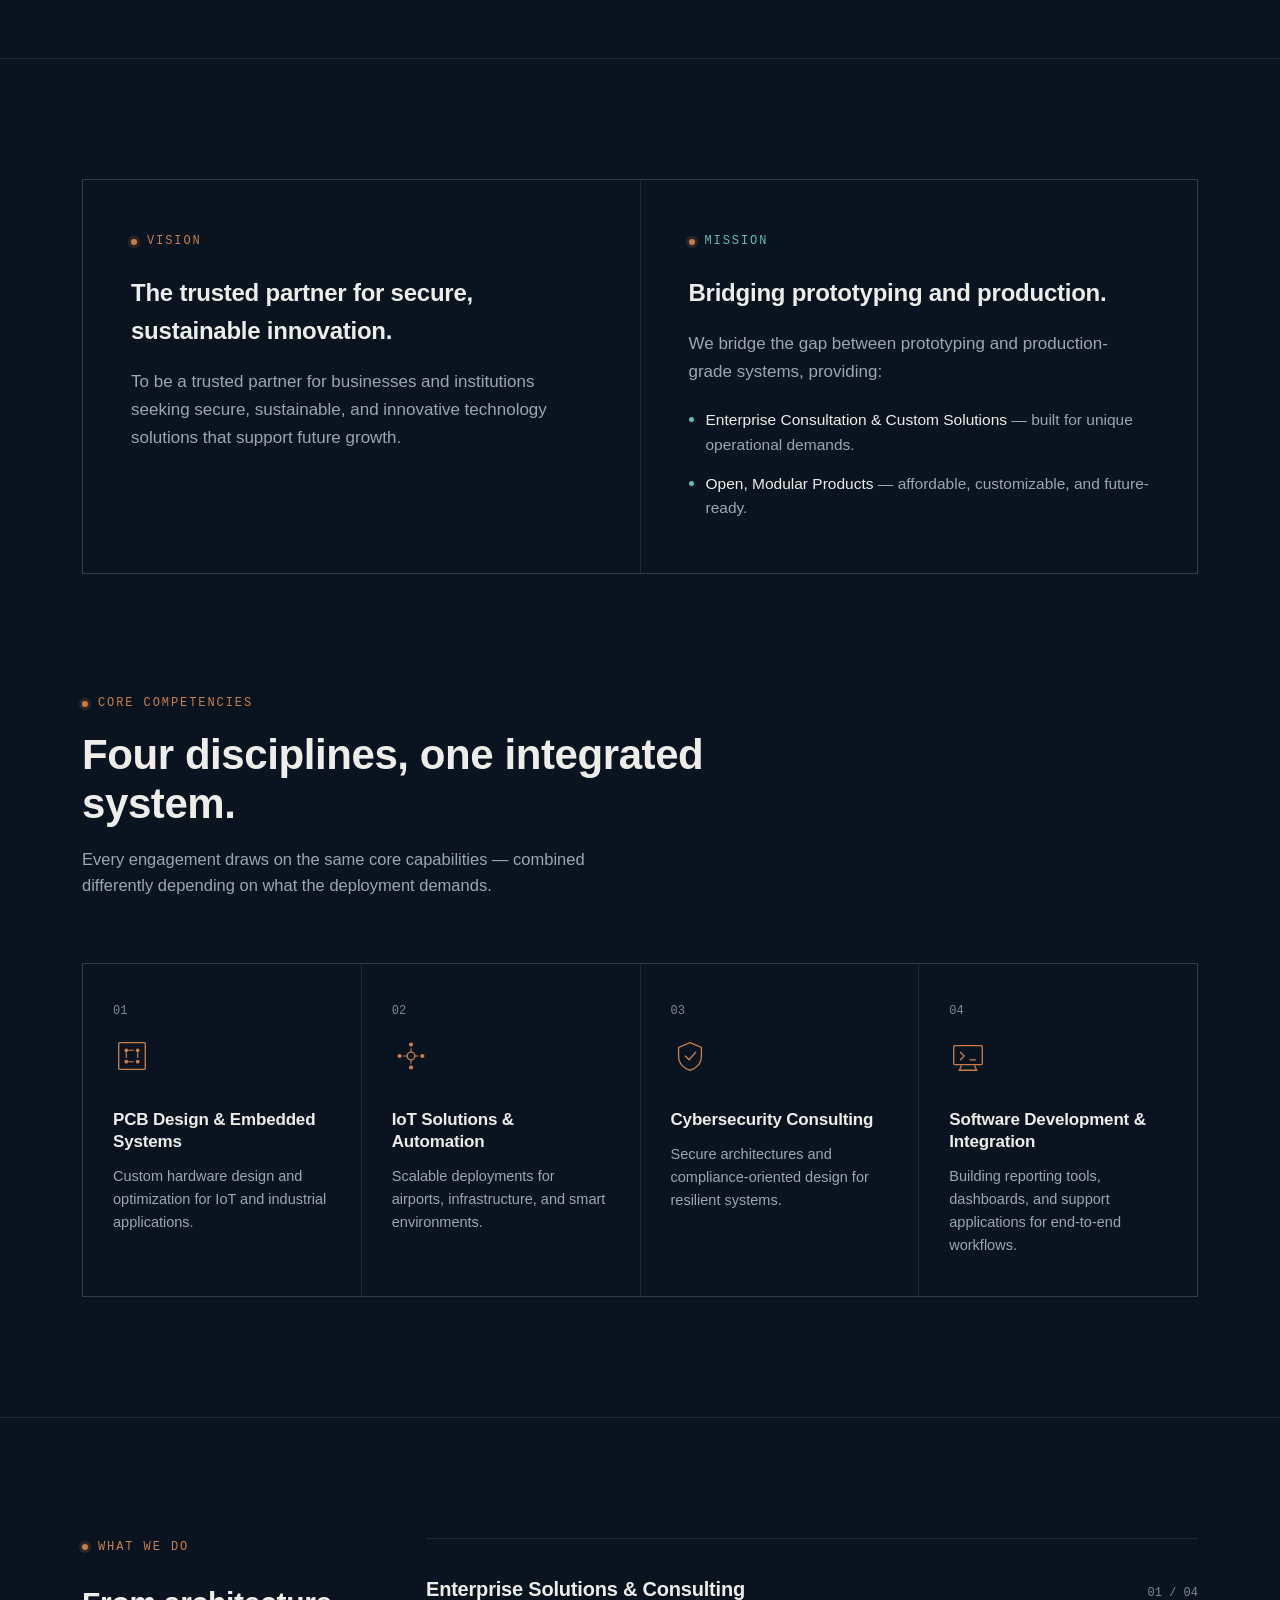
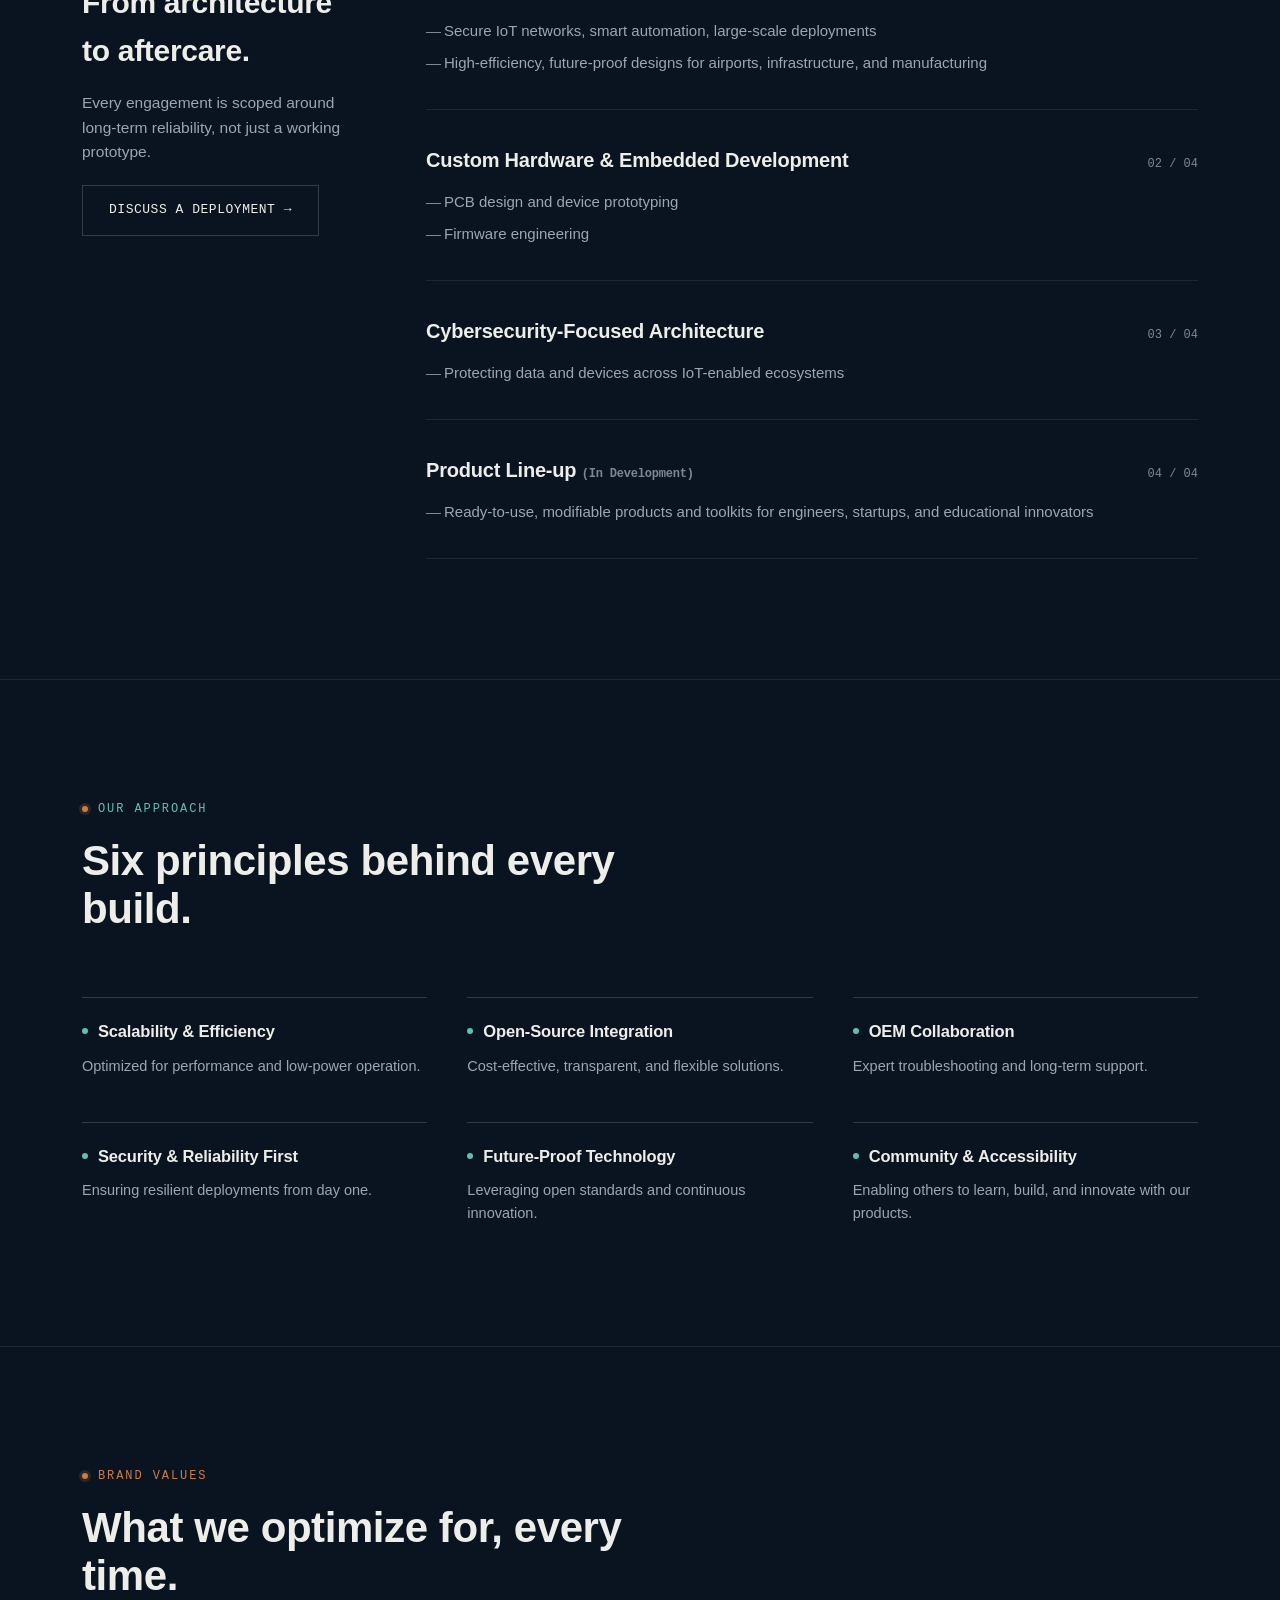
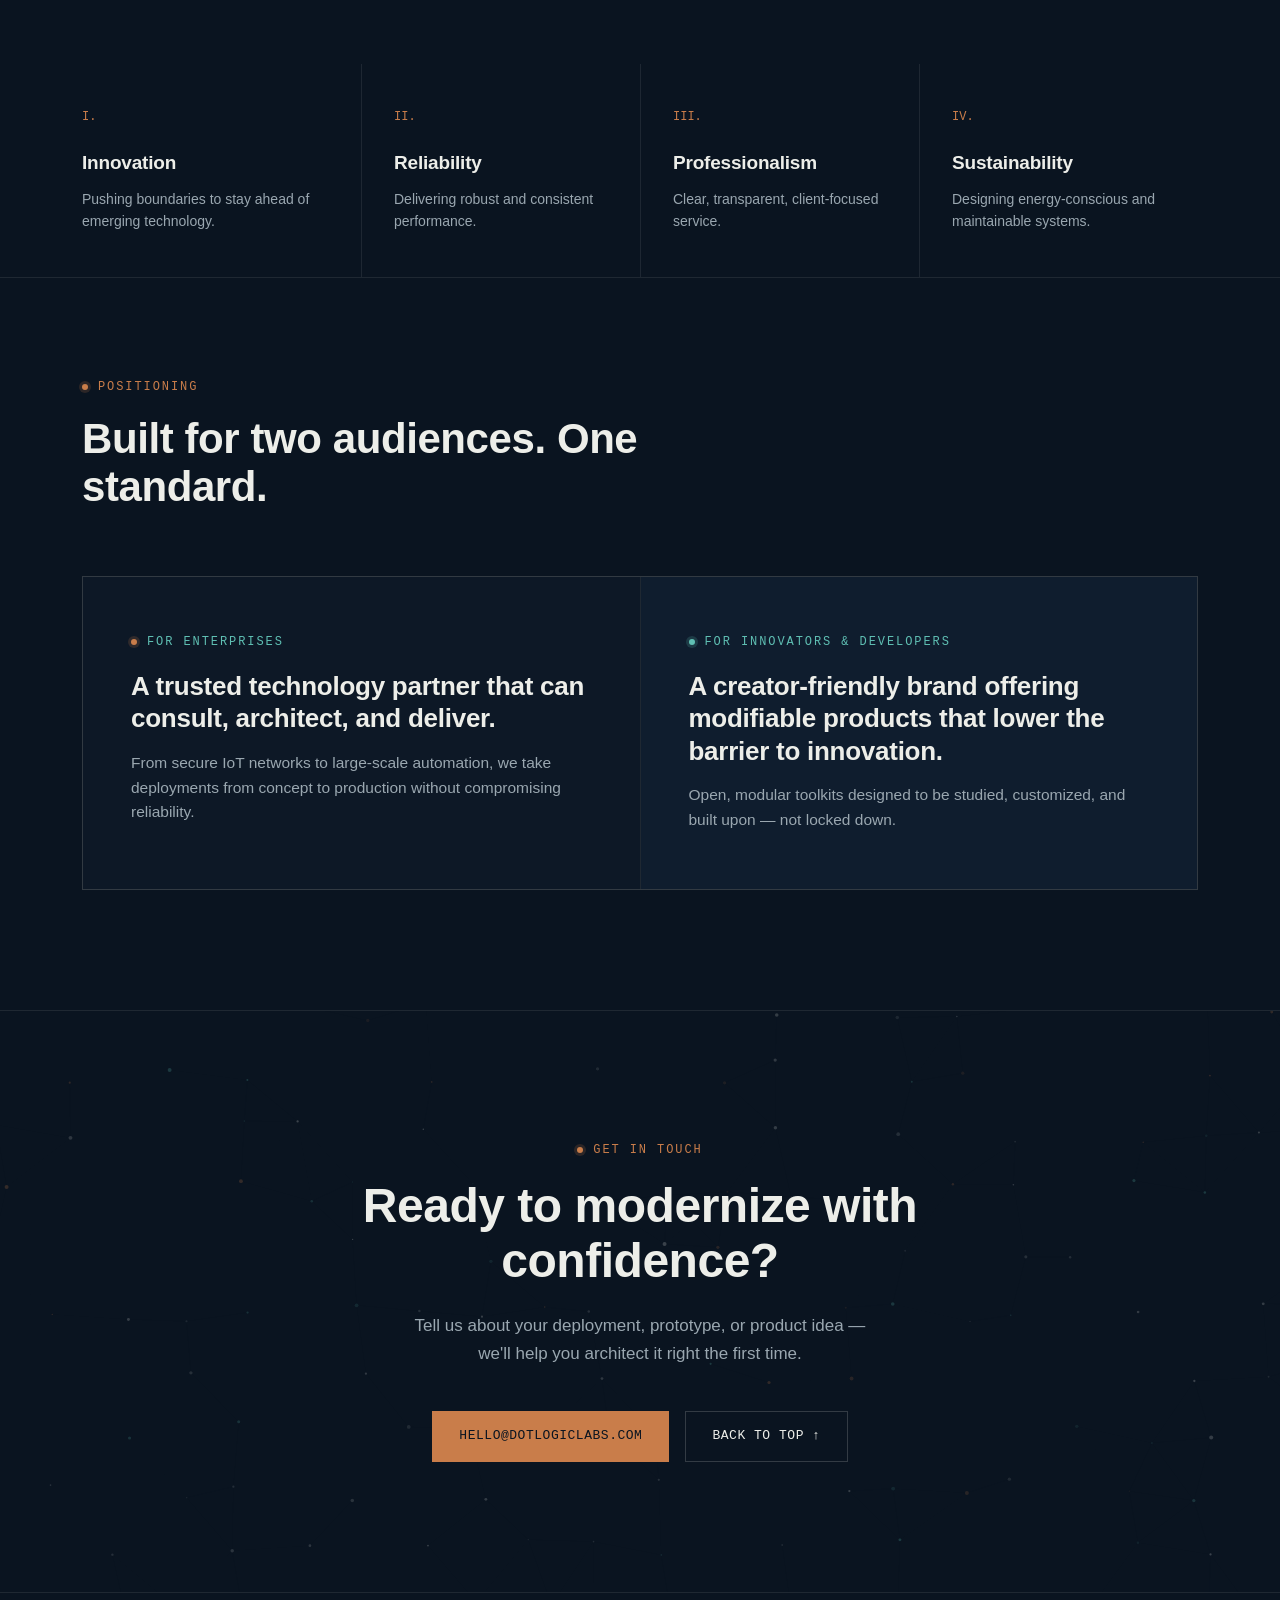
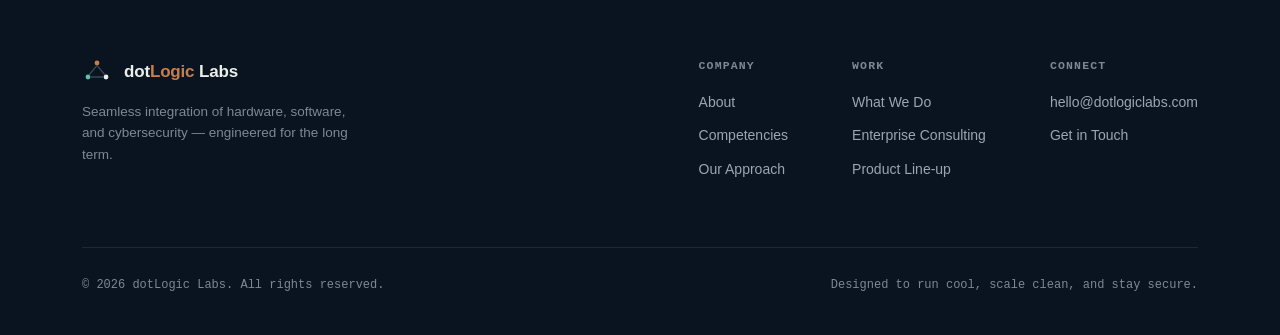
==== commit 45517ee4: "Add files via upload" ====
--- a/index.html
+++ b/index.html
@@ -16,6 +16,8 @@
 <meta property="og:url" content="https://www.dotlogiclabs.com/">
 <meta name="twitter:image" content="https://www.dotlogiclabs.com/og-image.png">
 <link rel="canonical" href="https://www.dotlogiclabs.com/">
+<meta name="referrer" content="strict-origin-when-cross-origin">
+<meta http-equiv="Content-Security-Policy" content="default-src 'self'; script-src 'self' 'unsafe-inline'; style-src 'self' 'unsafe-inline' https://fonts.googleapis.com; font-src 'self' https://fonts.gstatic.com; img-src 'self' data:; connect-src 'self'; frame-ancestors 'none'; base-uri 'self'; form-action 'self'">
 <script type="application/ld+json">
 {
   "@context": "https://schema.org",
@@ -47,7 +49,7 @@
     --teal:#5FBFB3;
     --ink:#EDEEE9;
     --ink-dim:#9AA7B0;
-    --ink-faint:#5E6C77;
+    --ink-faint:#7C8994;
     --line:rgba(237,238,233,0.09);
     --line-bright:rgba(237,238,233,0.18);
     --radius:2px;
@@ -272,7 +274,7 @@
   .comp-card{ background:var(--bg); padding:38px 30px; transition:background .25s ease; }
   .comp-card:hover{ background:var(--bg-alt); }
   .comp-icon{ width:38px; height:38px; margin-bottom:26px; color:var(--copper); }
-  .comp-card h4{ font-size:17px; margin-bottom:12px; line-height:1.3; }
+  .comp-card h3{ font-size:17px; margin-bottom:12px; line-height:1.3; }
   .comp-card p{ font-size:14.5px; color:var(--ink-dim); }
   .comp-num{ font-family:'JetBrains Mono', monospace; font-size:12px; color:var(--ink-faint); margin-bottom:16px; display:block; }
 
@@ -282,7 +284,7 @@
   .wwd-item{ border-top:1px solid var(--line); padding:34px 0; }
   .wwd-item:last-child{ border-bottom:1px solid var(--line); }
   .wwd-item-head{ display:flex; justify-content:space-between; align-items:baseline; gap:20px; margin-bottom:14px; }
-  .wwd-item-head h4{ font-size:20px; }
+  .wwd-item-head h3{ font-size:20px; }
   .wwd-item-head span{ font-family:'JetBrains Mono', monospace; font-size:12px; color:var(--ink-faint); white-space:nowrap; }
   .wwd-item ul{ list-style:none; display:flex; flex-direction:column; gap:8px; }
   .wwd-item li{ color:var(--ink-dim); font-size:15px; padding-left:18px; position:relative; }
@@ -295,8 +297,8 @@
   /* ---------- approach ---------- */
   .approach-grid{ display:grid; grid-template-columns:repeat(3,1fr); gap:44px 40px; }
   .approach-item{ padding-top:20px; border-top:1px solid var(--line-bright); }
-  .approach-item h4{ font-size:16.5px; margin-bottom:10px; display:flex; align-items:center; gap:10px;}
-  .approach-item h4::before{ content:''; width:6px; height:6px; background:var(--teal); border-radius:50%; flex-shrink:0;}
+  .approach-item h3{ font-size:16.5px; margin-bottom:10px; display:flex; align-items:center; gap:10px;}
+  .approach-item h3::before{ content:''; width:6px; height:6px; background:var(--teal); border-radius:50%; flex-shrink:0;}
   .approach-item p{ font-size:14.5px; color:var(--ink-dim); }
 
   /* ---------- values ---------- */
@@ -304,7 +306,7 @@
   .value-item{ padding:44px 32px; border-left:1px solid var(--line); }
   .value-item:first-child{ padding-left:0; border-left:none; }
   .value-num{ font-family:'JetBrains Mono', monospace; font-size:12px; color:var(--copper); margin-bottom:20px; display:block; }
-  .value-item h4{ font-size:19px; margin-bottom:10px; }
+  .value-item h3{ font-size:19px; margin-bottom:10px; }
   .value-item p{ font-size:14px; color:var(--ink-dim); }
 
   /* ---------- positioning ---------- */
@@ -471,30 +473,30 @@
         <p>Every engagement draws on the same core capabilities — combined differently depending on what the deployment demands.</p>
       </div>
       <div class="comp-grid reveal">
-        <div class="comp-card">
+        <a href="services/pcb-design-embedded-systems/" class="comp-card" style="display:block;">
           <span class="comp-num">01</span>
           <svg class="comp-icon" viewBox="0 0 40 40" fill="none"><rect x="6" y="6" width="28" height="28" rx="1" stroke="currentColor" stroke-width="1.4"/><circle cx="14" cy="14" r="2" fill="currentColor"/><circle cx="26" cy="14" r="2" fill="currentColor"/><circle cx="14" cy="26" r="2" fill="currentColor"/><circle cx="26" cy="26" r="2" fill="currentColor"/><path d="M14 16v6M26 16v6M16 14h6M16 26h6" stroke="currentColor" stroke-width="1.2"/></svg>
-          <h4>PCB Design &amp; Embedded Systems</h4>
+          <h3>PCB Design &amp; Embedded Systems</h3>
           <p>Custom hardware design and optimization for IoT and industrial applications.</p>
-        </div>
-        <div class="comp-card">
+        </a>
+        <a href="services/iot-solutions-automation/" class="comp-card" style="display:block;">
           <span class="comp-num">02</span>
           <svg class="comp-icon" viewBox="0 0 40 40" fill="none"><circle cx="20" cy="20" r="4" stroke="currentColor" stroke-width="1.4"/><circle cx="20" cy="8" r="2.2" fill="currentColor"/><circle cx="32" cy="20" r="2.2" fill="currentColor"/><circle cx="20" cy="32" r="2.2" fill="currentColor"/><circle cx="8" cy="20" r="2.2" fill="currentColor"/><path d="M20 12v4M20 24v4M24 20h4M12 20h4" stroke="currentColor" stroke-width="1.2"/></svg>
-          <h4>IoT Solutions &amp; Automation</h4>
+          <h3>IoT Solutions &amp; Automation</h3>
           <p>Scalable deployments for airports, infrastructure, and smart environments.</p>
-        </div>
-        <div class="comp-card">
+        </a>
+        <a href="services/cybersecurity-consulting/" class="comp-card" style="display:block;">
           <span class="comp-num">03</span>
           <svg class="comp-icon" viewBox="0 0 40 40" fill="none"><path d="M20 6l12 5v9c0 8-5.5 13.5-12 15-6.5-1.5-12-7-12-15v-9l12-5z" stroke="currentColor" stroke-width="1.4"/><path d="M15 20l4 4 7-8" stroke="currentColor" stroke-width="1.4" stroke-linecap="round" stroke-linejoin="round"/></svg>
-          <h4>Cybersecurity Consulting</h4>
+          <h3>Cybersecurity Consulting</h3>
           <p>Secure architectures and compliance-oriented design for resilient systems.</p>
-        </div>
-        <div class="comp-card">
+        </a>
+        <a href="services/software-development-integration/" class="comp-card" style="display:block;">
           <span class="comp-num">04</span>
           <svg class="comp-icon" viewBox="0 0 40 40" fill="none"><rect x="5" y="9" width="30" height="20" rx="1" stroke="currentColor" stroke-width="1.4"/><path d="M13 30l-2 5h18l-2-5" stroke="currentColor" stroke-width="1.4"/><path d="M12 16l4 4-4 4M22 24h6" stroke="currentColor" stroke-width="1.4" stroke-linecap="round" stroke-linejoin="round"/></svg>
-          <h4>Software Development &amp; Integration</h4>
+          <h3>Software Development &amp; Integration</h3>
           <p>Building reporting tools, dashboards, and support applications for end-to-end workflows.</p>
-        </div>
+        </a>
       </div>
     </div>
   </section>
@@ -509,27 +511,27 @@
       </div>
       <div class="wwd-list reveal">
         <div class="wwd-item">
-          <div class="wwd-item-head"><h4>Enterprise Solutions &amp; Consulting</h4><span class="mono">01 / 04</span></div>
+          <div class="wwd-item-head"><h3>Enterprise Solutions &amp; Consulting</h3><span class="mono">01 / 04</span></div>
           <ul>
             <li>Secure IoT networks, smart automation, large-scale deployments</li>
             <li>High-efficiency, future-proof designs for airports, infrastructure, and manufacturing</li>
           </ul>
         </div>
         <div class="wwd-item">
-          <div class="wwd-item-head"><h4>Custom Hardware &amp; Embedded Development</h4><span class="mono">02 / 04</span></div>
+          <div class="wwd-item-head"><h3>Custom Hardware &amp; Embedded Development</h3><span class="mono">02 / 04</span></div>
           <ul>
             <li>PCB design and device prototyping</li>
             <li>Firmware engineering</li>
           </ul>
         </div>
         <div class="wwd-item">
-          <div class="wwd-item-head"><h4>Cybersecurity-Focused Architecture</h4><span class="mono">03 / 04</span></div>
+          <div class="wwd-item-head"><h3>Cybersecurity-Focused Architecture</h3><span class="mono">03 / 04</span></div>
           <ul>
             <li>Protecting data and devices across IoT-enabled ecosystems</li>
           </ul>
         </div>
         <div class="wwd-item">
-          <div class="wwd-item-head"><h4>Product Line-up <span class="mono" style="color:var(--ink-faint); font-size:12px;">(In Development)</span></h4><span class="mono">04 / 04</span></div>
+          <div class="wwd-item-head"><h3>Product Line-up <span class="mono" style="color:var(--ink-faint); font-size:12px;">(In Development)</span></h3><span class="mono">04 / 04</span></div>
           <ul>
             <li>Ready-to-use, modifiable products and toolkits for engineers, startups, and educational innovators</li>
           </ul>
@@ -545,12 +547,12 @@
         <h2>Six principles behind every build.</h2>
       </div>
       <div class="approach-grid reveal">
-        <div class="approach-item"><h4>Scalability &amp; Efficiency</h4><p>Optimized for performance and low-power operation.</p></div>
-        <div class="approach-item"><h4>Open-Source Integration</h4><p>Cost-effective, transparent, and flexible solutions.</p></div>
-        <div class="approach-item"><h4>OEM Collaboration</h4><p>Expert troubleshooting and long-term support.</p></div>
-        <div class="approach-item"><h4>Security &amp; Reliability First</h4><p>Ensuring resilient deployments from day one.</p></div>
-        <div class="approach-item"><h4>Future-Proof Technology</h4><p>Leveraging open standards and continuous innovation.</p></div>
-        <div class="approach-item"><h4>Community &amp; Accessibility</h4><p>Enabling others to learn, build, and innovate with our products.</p></div>
+        <div class="approach-item"><h3>Scalability &amp; Efficiency</h3><p>Optimized for performance and low-power operation.</p></div>
+        <div class="approach-item"><h3>Open-Source Integration</h3><p>Cost-effective, transparent, and flexible solutions.</p></div>
+        <div class="approach-item"><h3>OEM Collaboration</h3><p>Expert troubleshooting and long-term support.</p></div>
+        <div class="approach-item"><h3>Security &amp; Reliability First</h3><p>Ensuring resilient deployments from day one.</p></div>
+        <div class="approach-item"><h3>Future-Proof Technology</h3><p>Leveraging open standards and continuous innovation.</p></div>
+        <div class="approach-item"><h3>Community &amp; Accessibility</h3><p>Enabling others to learn, build, and innovate with our products.</p></div>
       </div>
     </div>
   </section>
@@ -562,10 +564,10 @@
         <h2>What we optimize for, every time.</h2>
       </div>
       <div class="values-band reveal">
-        <div class="value-item"><span class="value-num">I.</span><h4>Innovation</h4><p>Pushing boundaries to stay ahead of emerging technology.</p></div>
-        <div class="value-item"><span class="value-num">II.</span><h4>Reliability</h4><p>Delivering robust and consistent performance.</p></div>
-        <div class="value-item"><span class="value-num">III.</span><h4>Professionalism</h4><p>Clear, transparent, client-focused service.</p></div>
-        <div class="value-item"><span class="value-num">IV.</span><h4>Sustainability</h4><p>Designing energy-conscious and maintainable systems.</p></div>
+        <div class="value-item"><span class="value-num">I.</span><h3>Innovation</h3><p>Pushing boundaries to stay ahead of emerging technology.</p></div>
+        <div class="value-item"><span class="value-num">II.</span><h3>Reliability</h3><p>Delivering robust and consistent performance.</p></div>
+        <div class="value-item"><span class="value-num">III.</span><h3>Professionalism</h3><p>Clear, transparent, client-focused service.</p></div>
+        <div class="value-item"><span class="value-num">IV.</span><h3>Sustainability</h3><p>Designing energy-conscious and maintainable systems.</p></div>
       </div>
     </div>
   </section>
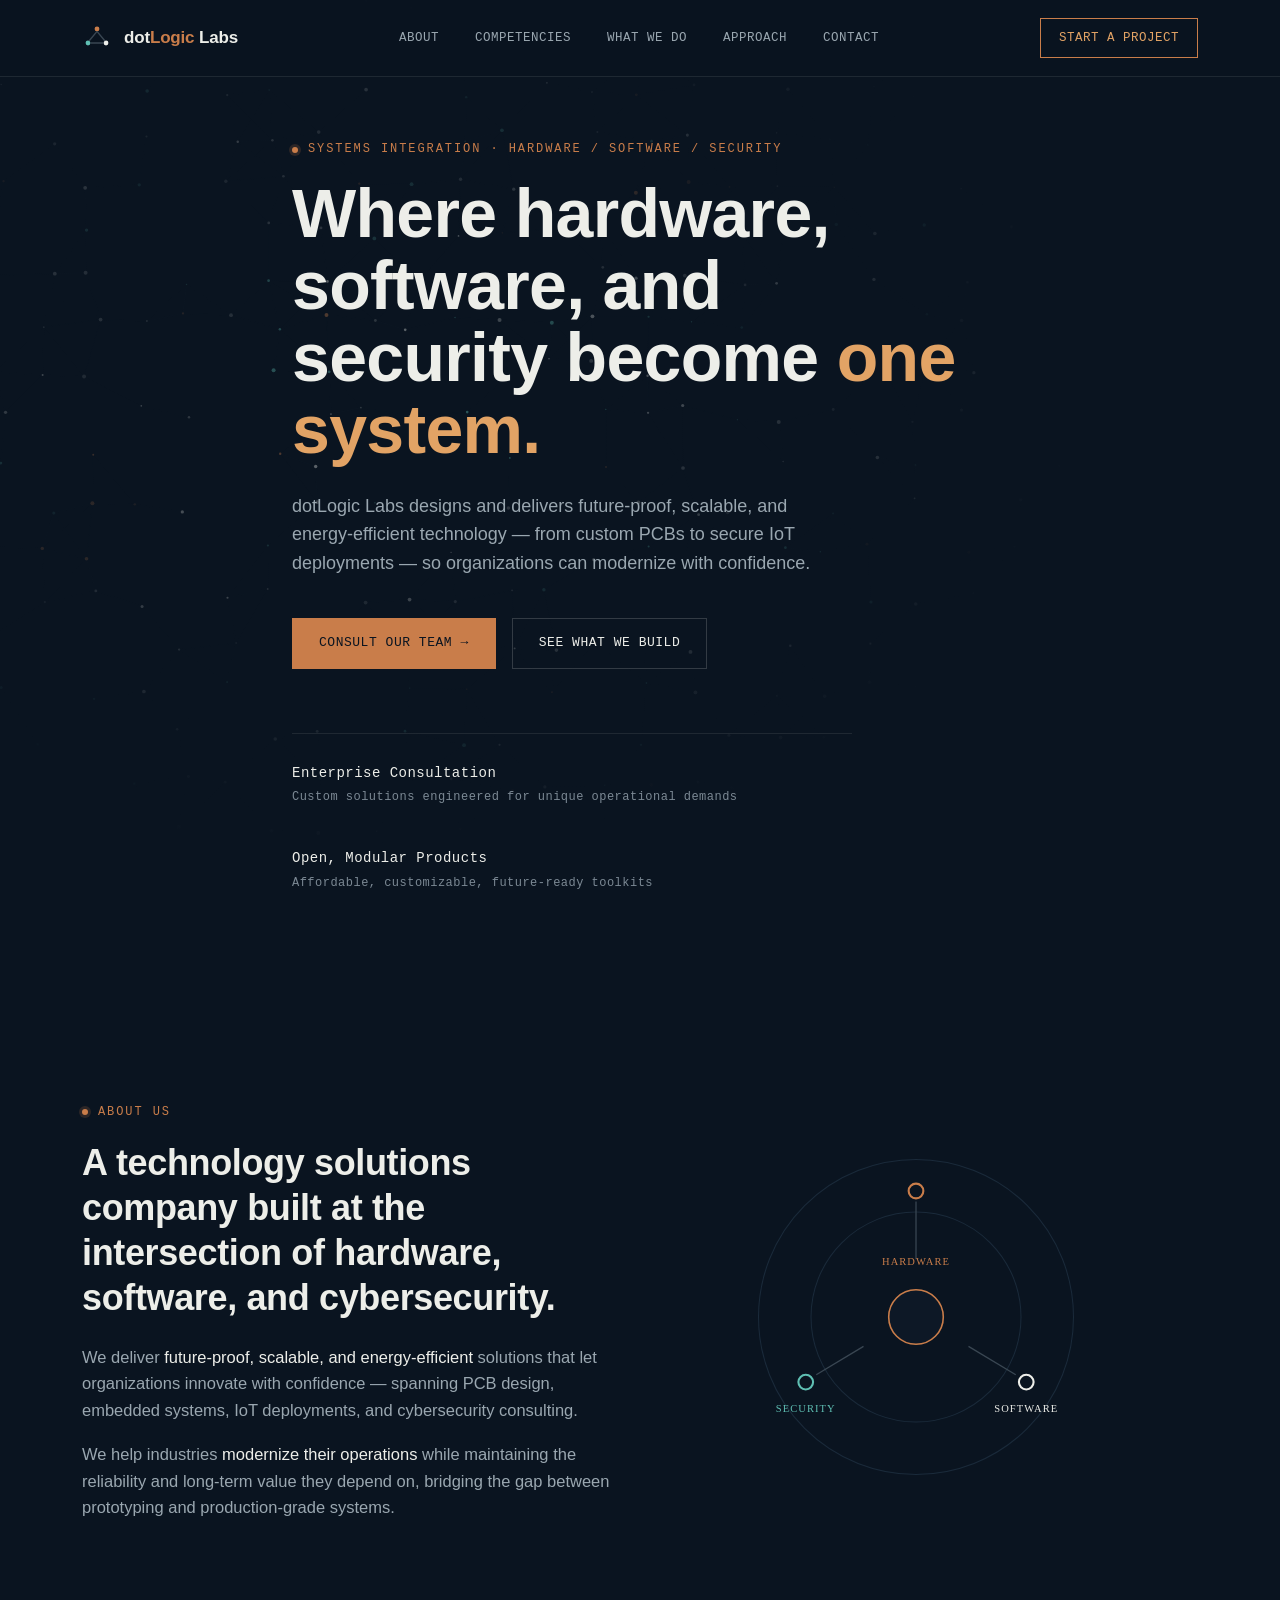
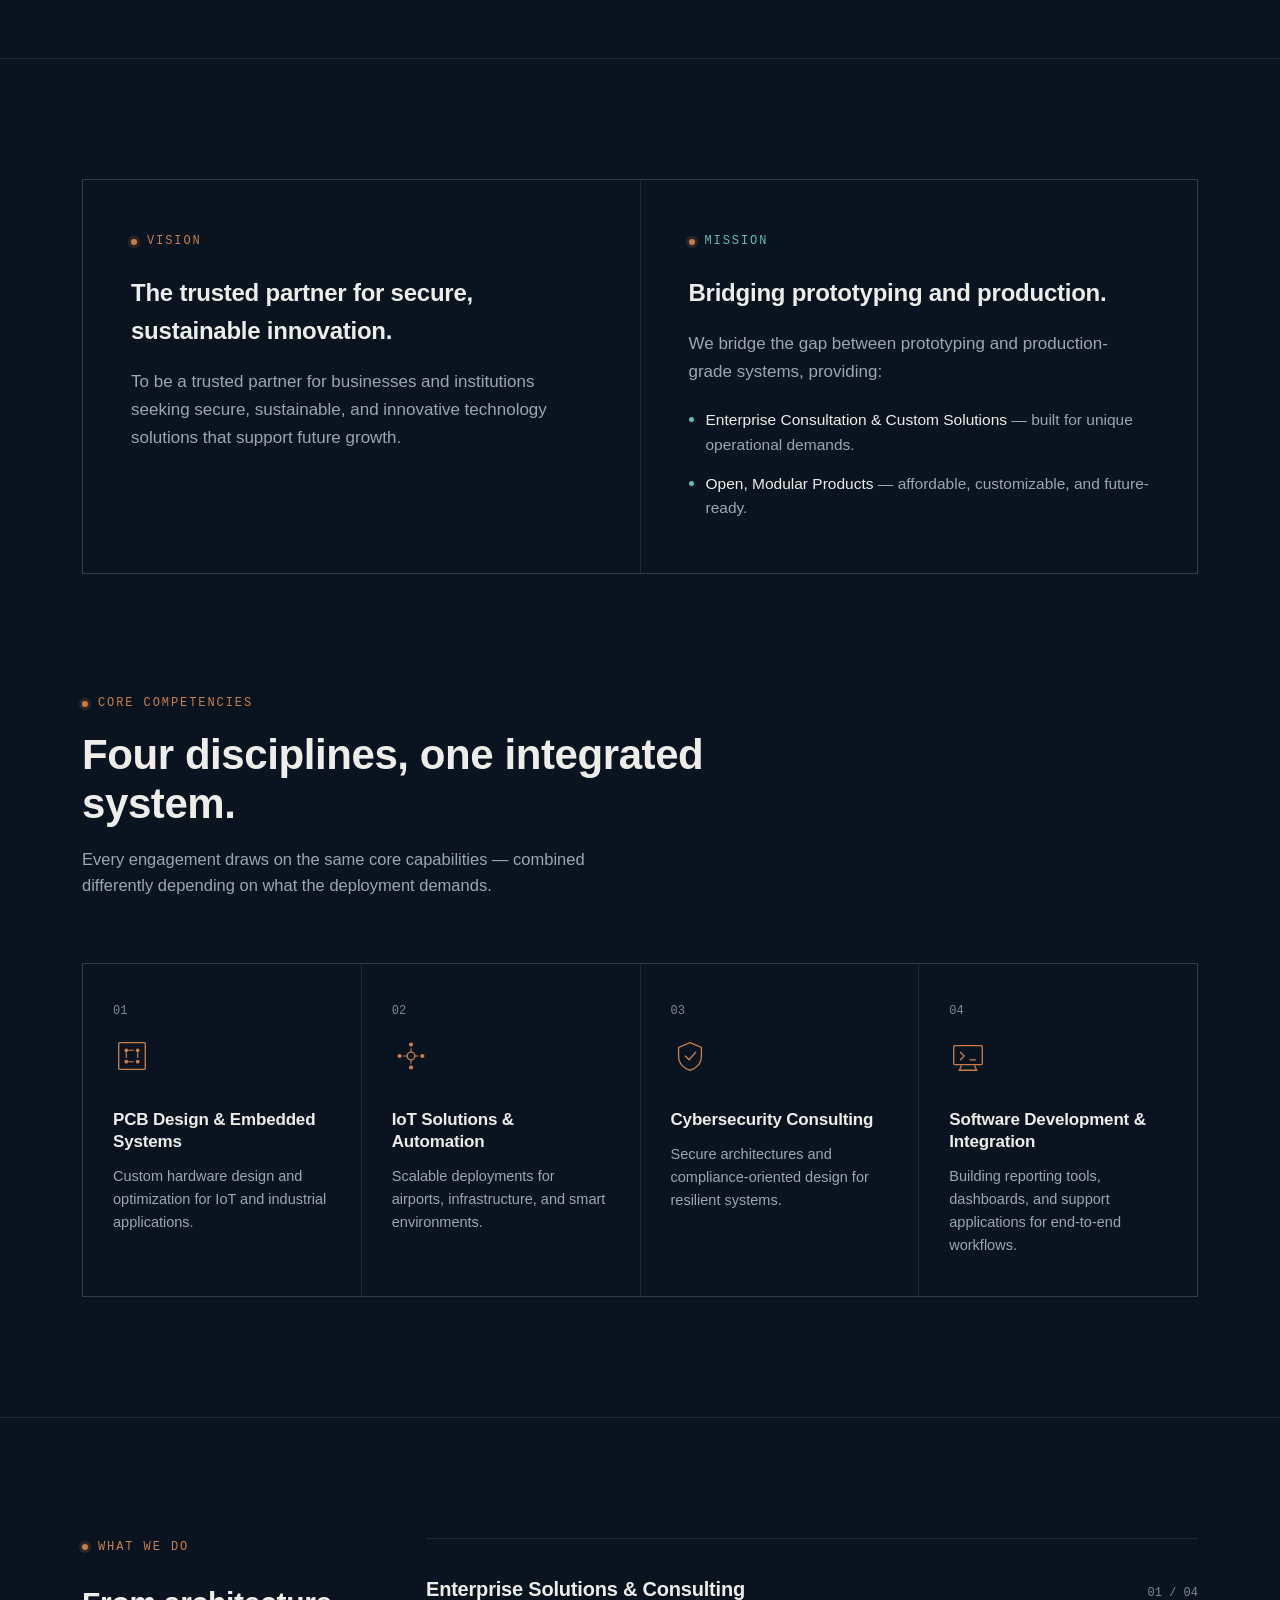
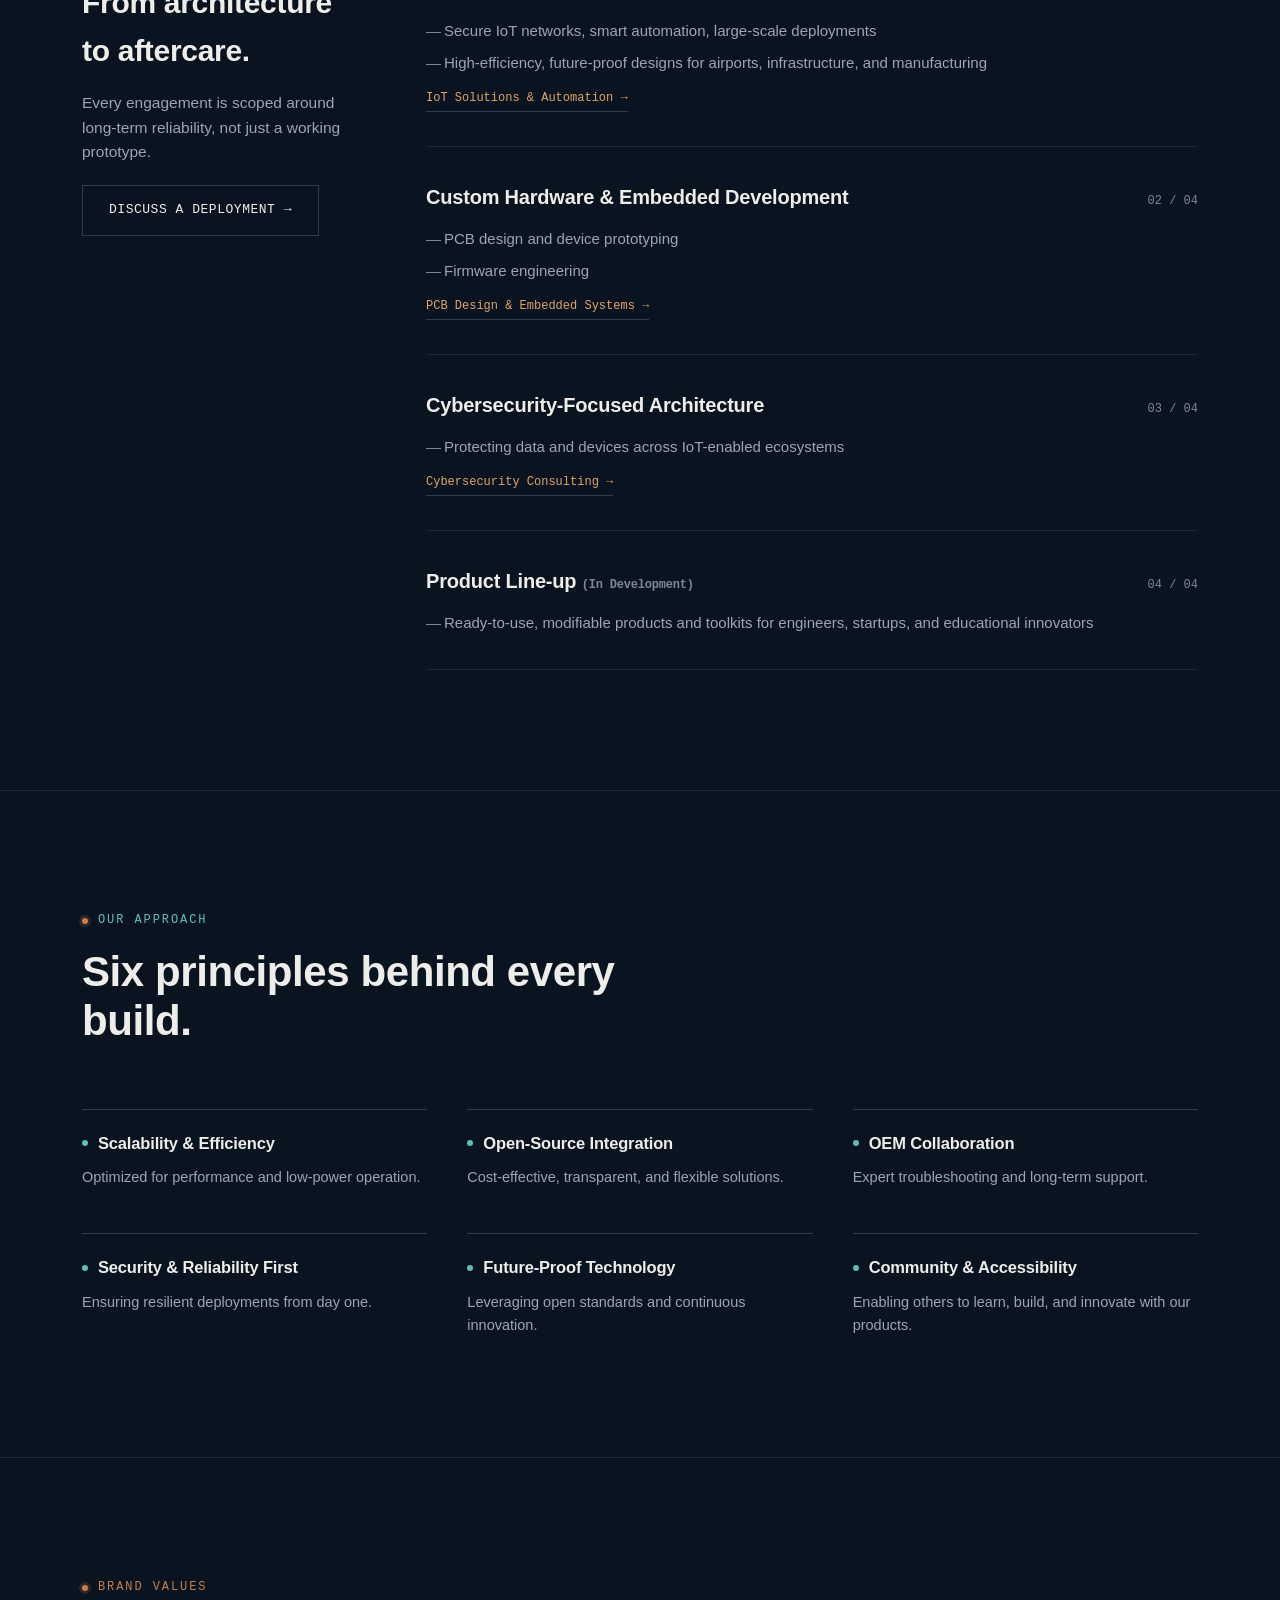
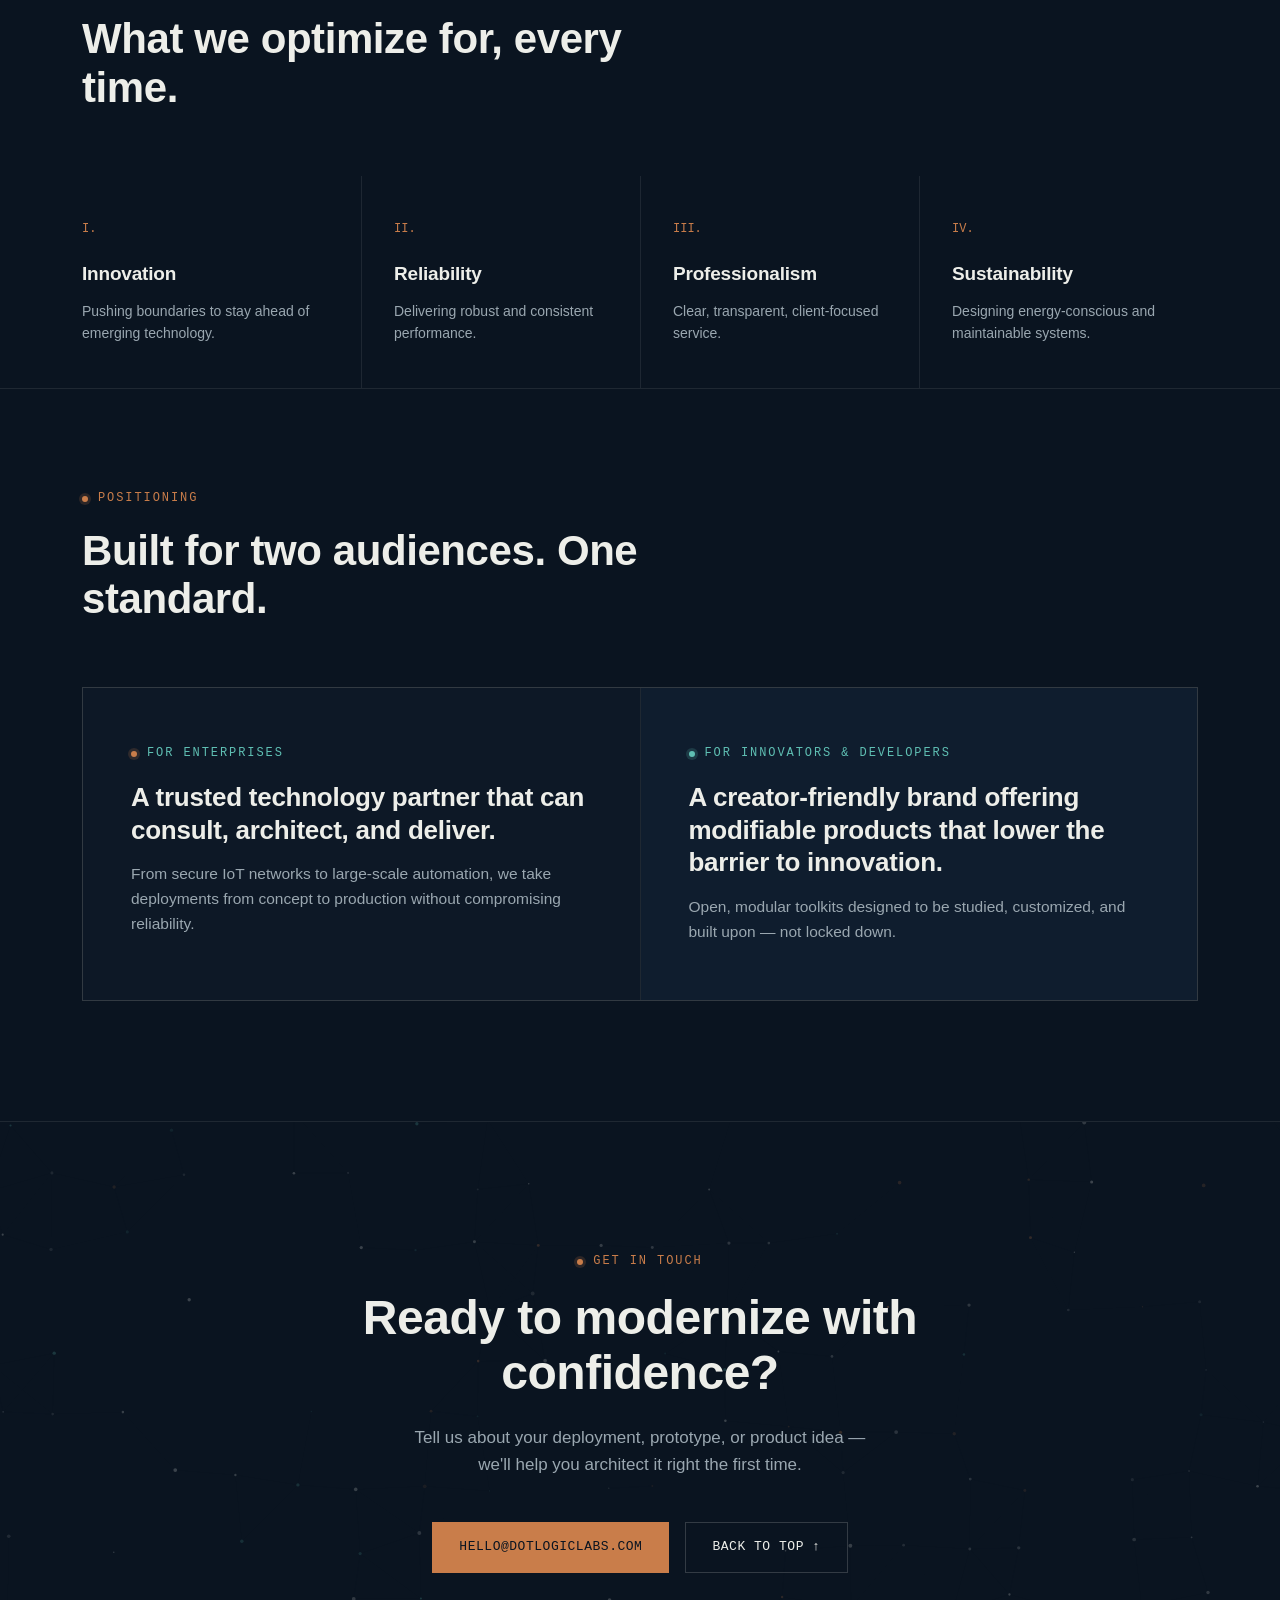
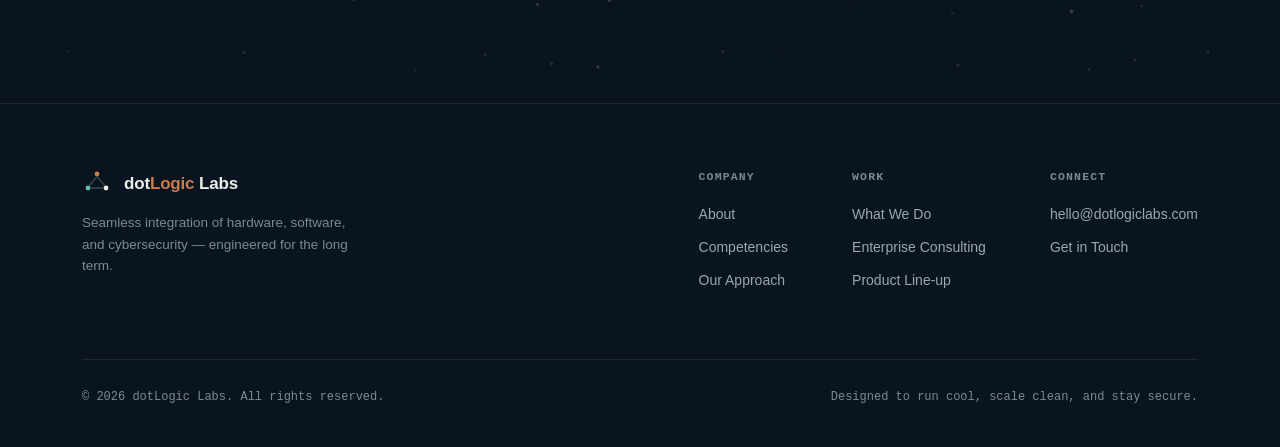
==== commit e755ff0a: "Add styling and links for service items in index.html" ====
--- a/index.html
+++ b/index.html
@@ -286,6 +286,8 @@
   .wwd-item-head{ display:flex; justify-content:space-between; align-items:baseline; gap:20px; margin-bottom:14px; }
   .wwd-item-head h3{ font-size:20px; }
   .wwd-item-head span{ font-family:'JetBrains Mono', monospace; font-size:12px; color:var(--ink-faint); white-space:nowrap; }
+  .wwd-link{ display:inline-block; margin-top:14px; font-family:'JetBrains Mono', monospace; font-size:12px; color:var(--copper-bright); border-bottom:1px solid var(--line-bright); padding-bottom:3px; transition:color .2s ease, border-color .2s ease; }
+  .wwd-link:hover{ color:var(--teal); border-color:var(--teal); }
   .wwd-item ul{ list-style:none; display:flex; flex-direction:column; gap:8px; }
   .wwd-item li{ color:var(--ink-dim); font-size:15px; padding-left:18px; position:relative; }
   .wwd-item li::before{ content:'—'; position:absolute; left:0; color:var(--ink-faint); }
@@ -516,6 +518,7 @@
             <li>Secure IoT networks, smart automation, large-scale deployments</li>
             <li>High-efficiency, future-proof designs for airports, infrastructure, and manufacturing</li>
           </ul>
+          <a href="services/iot-solutions-automation/" class="wwd-link">IoT Solutions &amp; Automation →</a>
         </div>
         <div class="wwd-item">
           <div class="wwd-item-head"><h3>Custom Hardware &amp; Embedded Development</h3><span class="mono">02 / 04</span></div>
@@ -523,12 +526,14 @@
             <li>PCB design and device prototyping</li>
             <li>Firmware engineering</li>
           </ul>
+          <a href="services/pcb-design-embedded-systems/" class="wwd-link">PCB Design &amp; Embedded Systems →</a>
         </div>
         <div class="wwd-item">
           <div class="wwd-item-head"><h3>Cybersecurity-Focused Architecture</h3><span class="mono">03 / 04</span></div>
           <ul>
             <li>Protecting data and devices across IoT-enabled ecosystems</li>
           </ul>
+          <a href="services/cybersecurity-consulting/" class="wwd-link">Cybersecurity Consulting →</a>
         </div>
         <div class="wwd-item">
           <div class="wwd-item-head"><h3>Product Line-up <span class="mono" style="color:var(--ink-faint); font-size:12px;">(In Development)</span></h3><span class="mono">04 / 04</span></div>
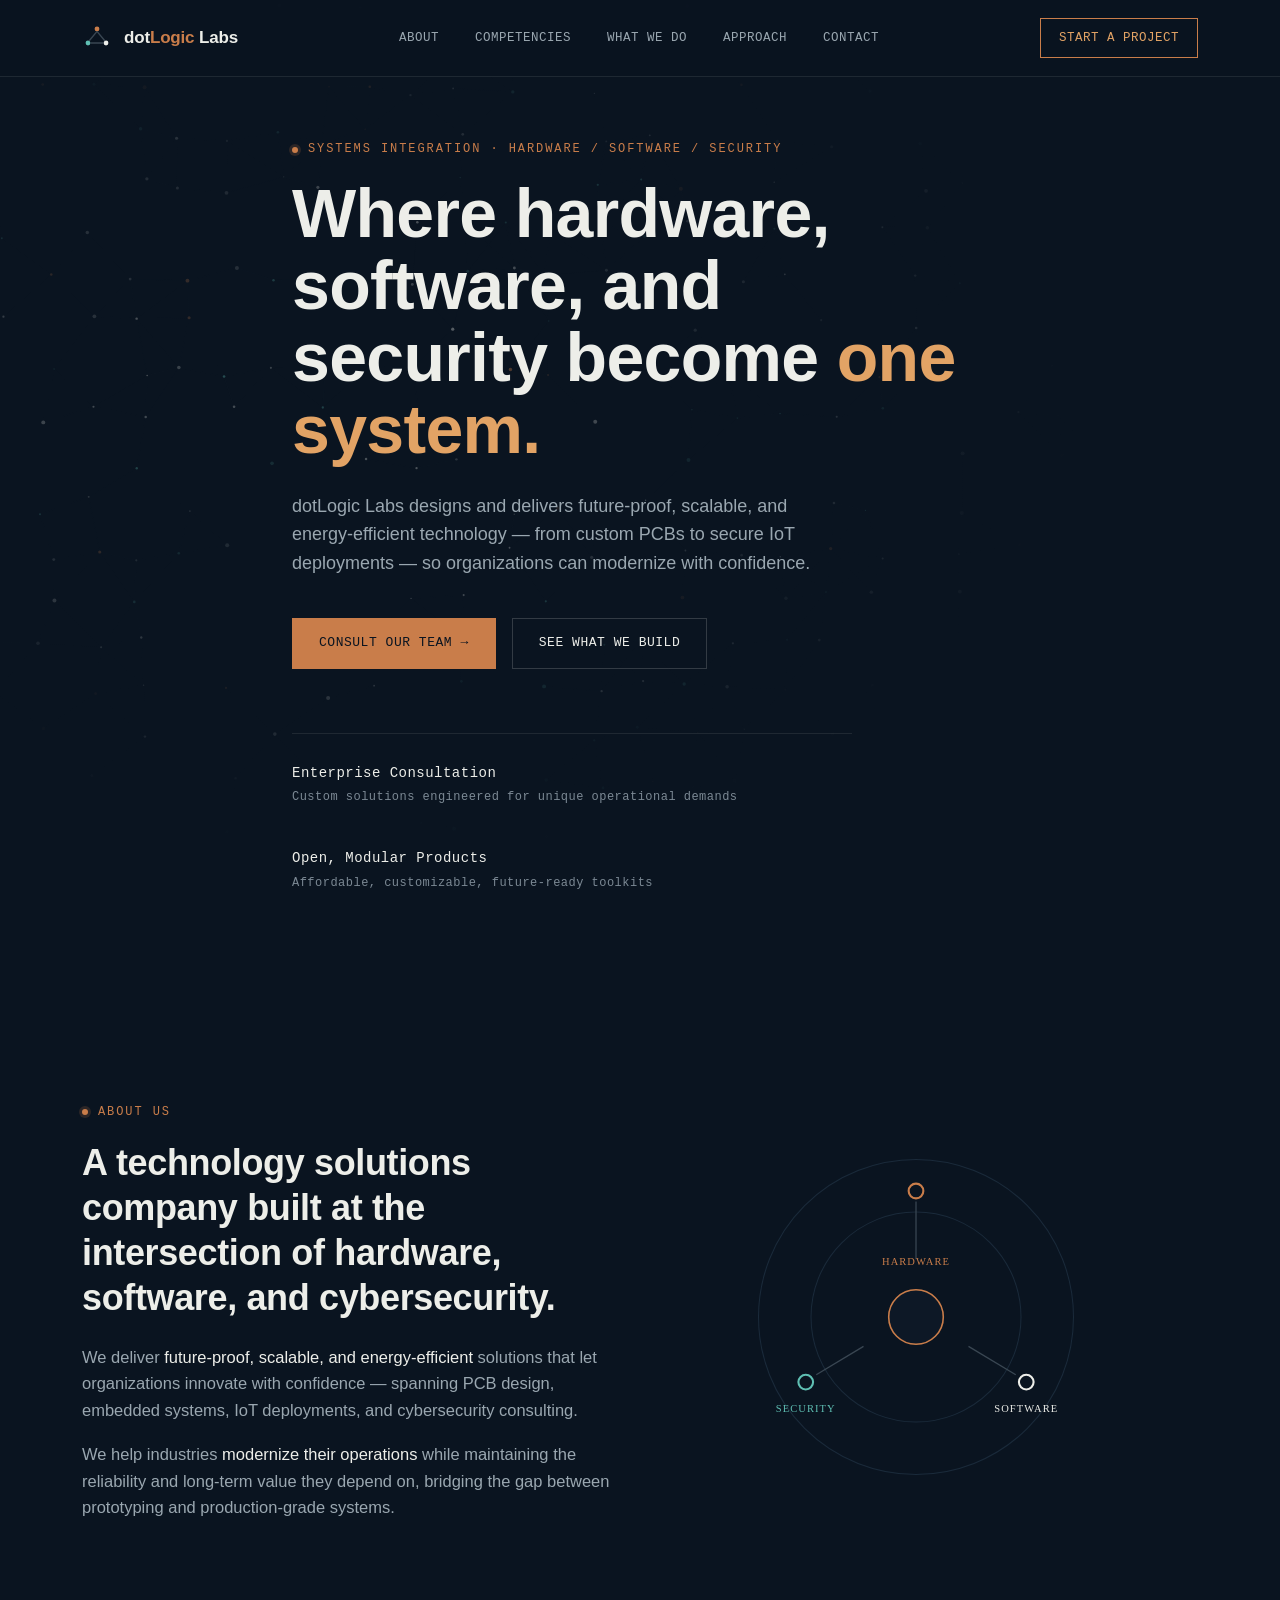
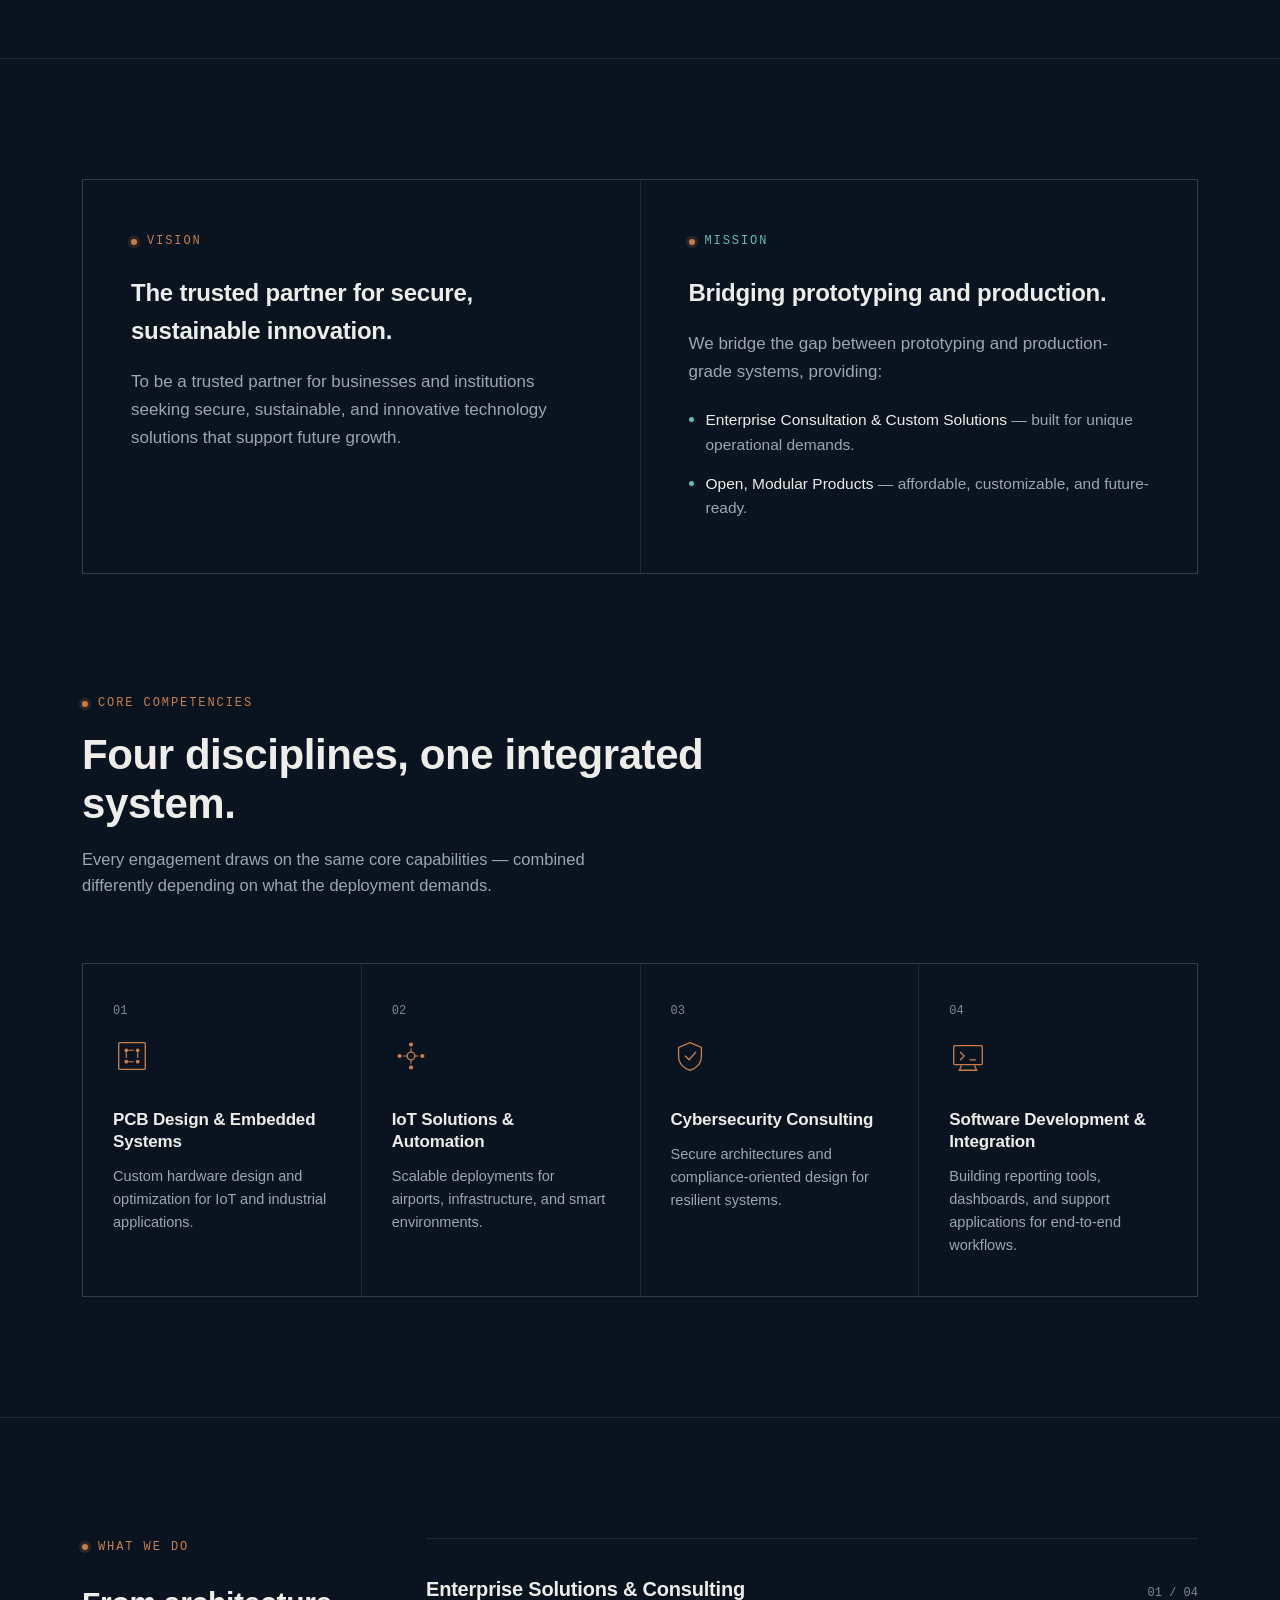
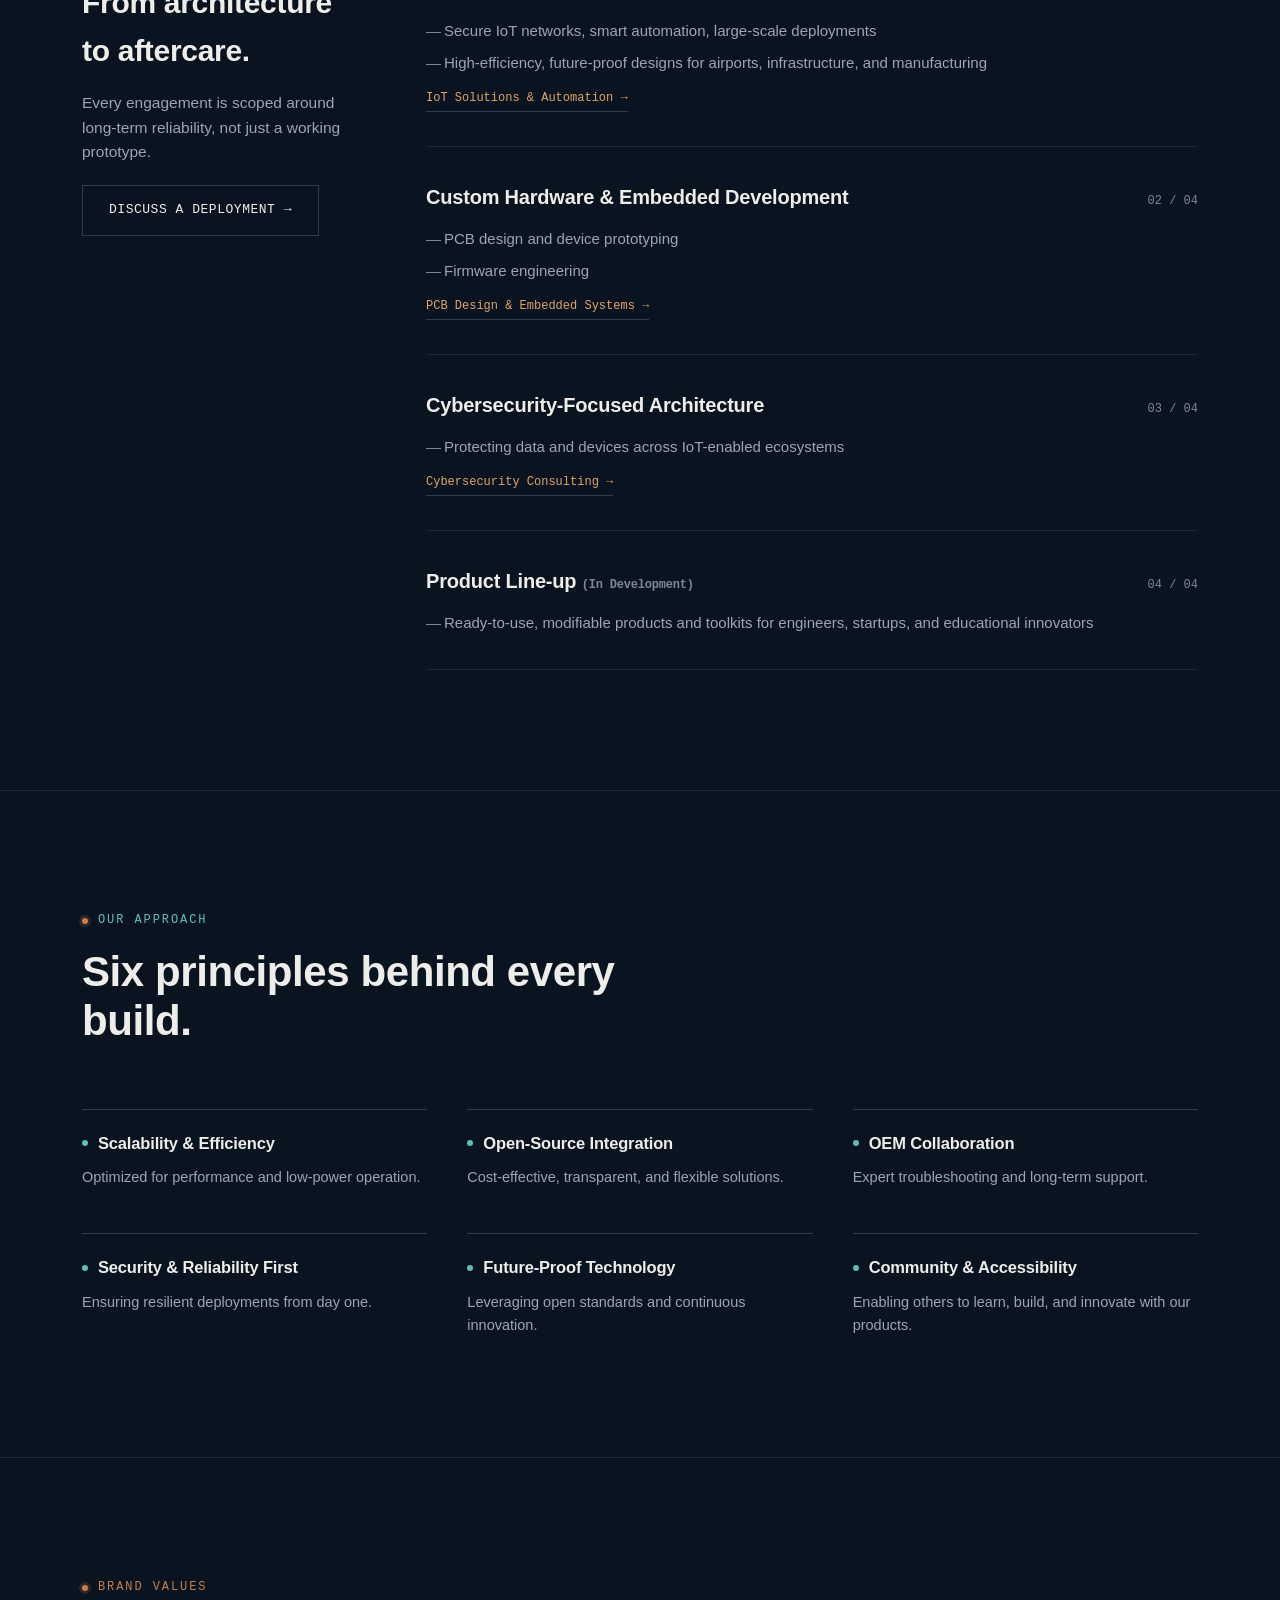
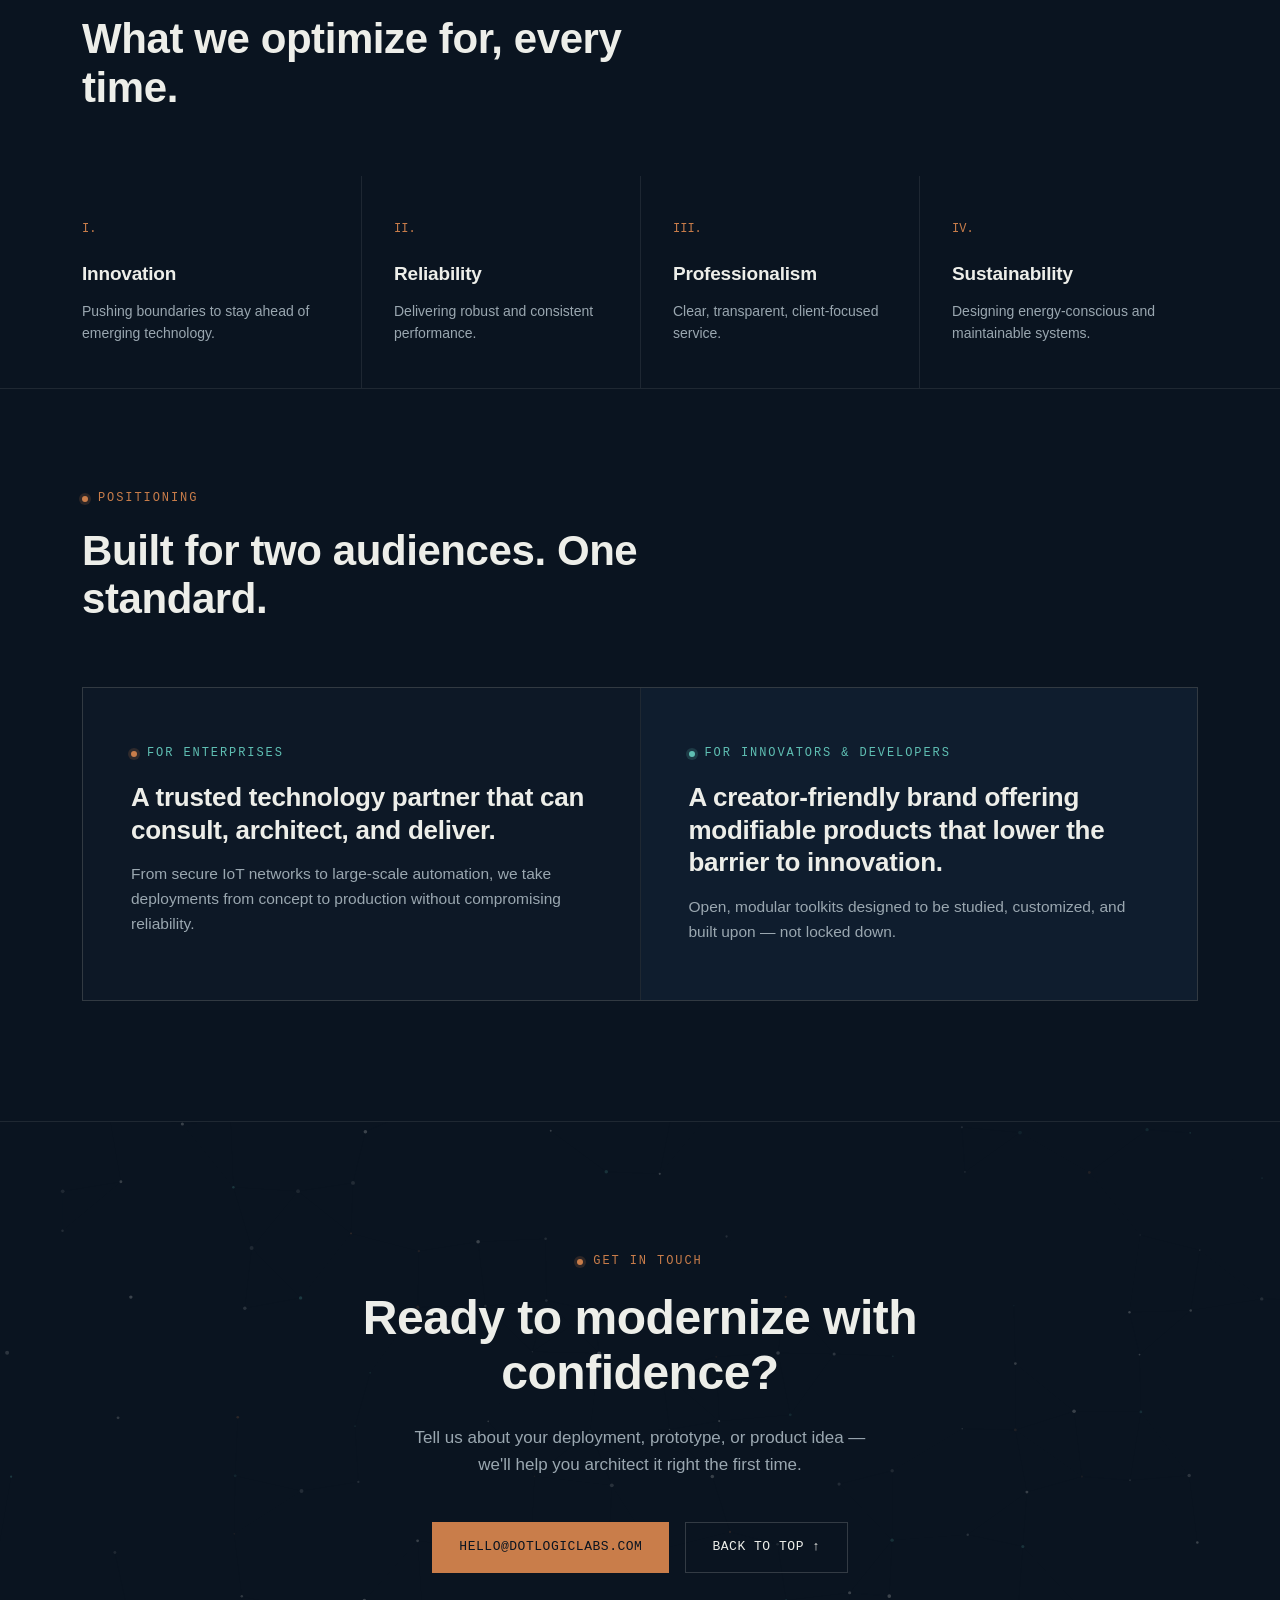
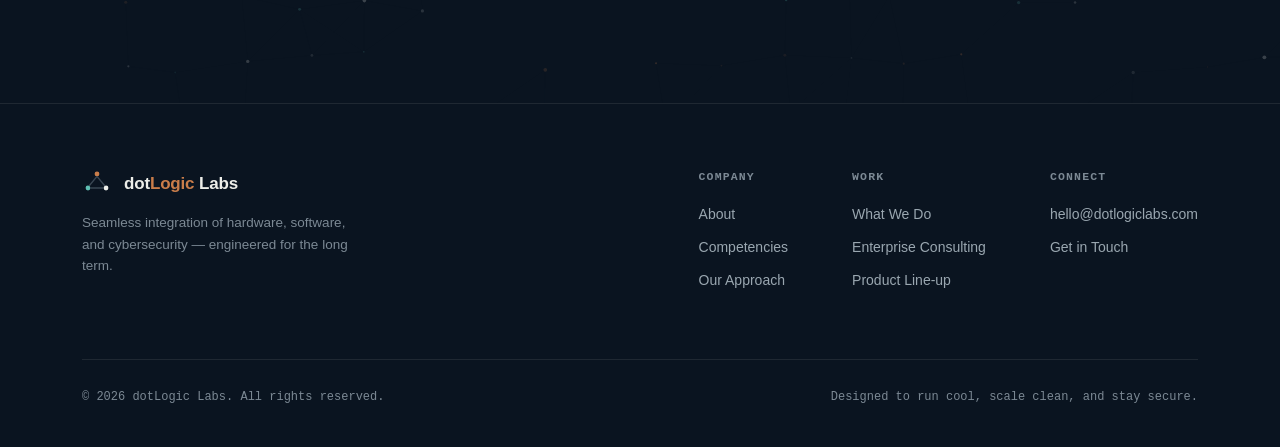
==== commit 9fc11793: "Remove CSS styles from index.html Removed extensive CSS styles from index.html." ====
--- a/index.html
+++ b/index.html
@@ -39,342 +39,7 @@
 <link rel="preconnect" href="https://fonts.googleapis.com">
 <link rel="preconnect" href="https://fonts.gstatic.com" crossorigin>
 <link href="https://fonts.googleapis.com/css2?family=Space+Grotesk:wght@400;500;600;700&family=JetBrains+Mono:wght@400;500;600&family=IBM+Plex+Sans:wght@400;500;600&display=swap" rel="stylesheet">
-<style>
-  :root{
-    --bg:#0A1420;
-    --bg-alt:#0F1D2E;
-    --bg-panel:#0D1826;
-    --copper:#C97D4A;
-    --copper-bright:#E2A365;
-    --teal:#5FBFB3;
-    --ink:#EDEEE9;
-    --ink-dim:#9AA7B0;
-    --ink-faint:#7C8994;
-    --line:rgba(237,238,233,0.09);
-    --line-bright:rgba(237,238,233,0.18);
-    --radius:2px;
-  }
-
-  *{box-sizing:border-box; margin:0; padding:0;}
-
-  html{scroll-behavior:smooth;}
-
-  body{
-    background:var(--bg);
-    color:var(--ink);
-    font-family:'IBM Plex Sans', sans-serif;
-    font-size:16px;
-    line-height:1.6;
-    -webkit-font-smoothing:antialiased;
-    overflow-x:hidden;
-  }
-
-  ::selection{ background:var(--copper); color:var(--bg); }
-
-  a{ color:inherit; text-decoration:none; }
-
-  .mono{ font-family:'JetBrains Mono', monospace; }
-
-  .eyebrow{
-    font-family:'JetBrains Mono', monospace;
-    font-size:12px;
-    letter-spacing:0.16em;
-    text-transform:uppercase;
-    color:var(--copper);
-    display:flex;
-    align-items:center;
-    gap:10px;
-    margin-bottom:18px;
-  }
-  .eyebrow::before{
-    content:'';
-    width:6px; height:6px;
-    background:var(--copper);
-    border-radius:50%;
-    box-shadow:0 0 0 3px rgba(201,125,74,0.18);
-    flex-shrink:0;
-  }
-
-  h1,h2,h3,h4{
-    font-family:'Space Grotesk', sans-serif;
-    font-weight:600;
-    letter-spacing:-0.01em;
-    color:var(--ink);
-  }
-
-  .wrap{
-    max-width:1180px;
-    margin:0 auto;
-    padding:0 32px;
-  }
-
-  section{ position:relative; }
-
-  /* ---------- focus ---------- */
-  a:focus-visible, button:focus-visible{
-    outline:2px solid var(--teal);
-    outline-offset:3px;
-  }
-
-  /* ---------- nav ---------- */
-  header{
-    position:fixed; top:0; left:0; right:0; z-index:100;
-    background:rgba(10,20,32,0.82);
-    backdrop-filter:blur(10px);
-    border-bottom:1px solid var(--line);
-  }
-  .nav{
-    display:flex; align-items:center; justify-content:space-between;
-    padding:18px 32px;
-    max-width:1180px; margin:0 auto;
-  }
-  .brand{ display:flex; align-items:center; gap:12px; }
-  .brand-mark{ width:30px; height:30px; flex-shrink:0; }
-  .brand-word{
-    font-family:'Space Grotesk', sans-serif;
-    font-weight:600;
-    font-size:17px;
-    letter-spacing:-0.01em;
-  }
-  .brand-word span{ color:var(--copper); }
-
-  .nav-links{ display:flex; gap:36px; }
-  .nav-links a{
-    font-family:'JetBrains Mono', monospace;
-    font-size:12.5px;
-    letter-spacing:0.04em;
-    color:var(--ink-dim);
-    text-transform:uppercase;
-    transition:color .2s ease;
-    position:relative;
-  }
-  .nav-links a:hover{ color:var(--ink); }
-
-  .nav-cta{
-    font-family:'JetBrains Mono', monospace;
-    font-size:12.5px;
-    letter-spacing:0.04em;
-    padding:9px 18px;
-    border:1px solid var(--copper);
-    color:var(--copper-bright);
-    text-transform:uppercase;
-    transition:all .2s ease;
-    white-space:nowrap;
-  }
-  .nav-cta:hover{ background:var(--copper); color:var(--bg); }
-
-  .nav-toggle{ display:none; }
-
-  /* ---------- hero ---------- */
-  .hero{
-    min-height:100svh;
-    display:flex; align-items:center;
-    padding:140px 0 90px;
-    position:relative;
-    overflow:hidden;
-  }
-  #circuit-canvas{
-    position:absolute; inset:0;
-    width:100%; height:100%;
-    opacity:0.55;
-  }
-  .hero::after{
-    content:'';
-    position:absolute; inset:0;
-    background:radial-gradient(ellipse 70% 60% at 30% 40%, rgba(10,20,32,0) 0%, var(--bg) 78%);
-    pointer-events:none;
-  }
-  .hero-inner{ position:relative; z-index:2; max-width:760px; }
-  .hero h1{
-    font-size:clamp(38px, 5.4vw, 68px);
-    line-height:1.06;
-    margin-bottom:26px;
-  }
-  .hero h1 em{
-    font-style:normal;
-    color:var(--copper-bright);
-  }
-  .hero p{
-    font-size:18px;
-    color:var(--ink-dim);
-    max-width:560px;
-    margin-bottom:40px;
-  }
-  .hero-ctas{ display:flex; gap:16px; flex-wrap:wrap; align-items:center; }
-
-  .btn{
-    font-family:'JetBrains Mono', monospace;
-    font-size:13px;
-    letter-spacing:0.04em;
-    text-transform:uppercase;
-    padding:14px 26px;
-    display:inline-flex;
-    align-items:center;
-    gap:10px;
-    transition:all .2s ease;
-    border:1px solid transparent;
-  }
-  .btn-primary{
-    background:var(--copper);
-    color:var(--bg);
-  }
-  .btn-primary:hover{ background:var(--copper-bright); }
-  .btn-ghost{
-    border-color:var(--line-bright);
-    color:var(--ink);
-  }
-  .btn-ghost:hover{ border-color:var(--teal); color:var(--teal); }
-
-  .hero-meta{
-    display:flex; gap:40px;
-    margin-top:64px;
-    padding-top:28px;
-    border-top:1px solid var(--line);
-    max-width:560px;
-    flex-wrap:wrap;
-  }
-  .hero-meta div{ font-family:'JetBrains Mono', monospace; font-size:12px; color:var(--ink-faint); letter-spacing:0.04em;}
-  .hero-meta strong{ display:block; color:var(--ink); font-size:14px; margin-bottom:4px; font-weight:500;}
-
-  /* ---------- section shell ---------- */
-  .section{ padding:120px 0; border-bottom:1px solid var(--line); }
-  .section-head{ max-width:640px; margin-bottom:64px; }
-  .section-head h2{ font-size:clamp(28px,3.4vw,42px); line-height:1.15; }
-  .section-head p{ color:var(--ink-dim); font-size:16.5px; margin-top:18px; max-width:560px; }
-
-  /* ---------- about ---------- */
-  .about-grid{
-    display:grid;
-    grid-template-columns:1.05fr 0.95fr;
-    gap:80px;
-    align-items:center;
-  }
-  .about-copy p{ color:var(--ink-dim); font-size:16.5px; margin-bottom:18px; }
-  .about-copy p strong{ color:var(--ink); font-weight:500; }
-
-  .merge-diagram{ position:relative; aspect-ratio:1/1; max-width:420px; }
-  .merge-diagram svg{ width:100%; height:100%; }
-
-  /* ---------- vision / mission ---------- */
-  .vm-grid{ display:grid; grid-template-columns:1fr 1fr; gap:1px; background:var(--line); border:1px solid var(--line);}
-  .vm-card{ background:var(--bg); padding:52px 48px; }
-  .vm-card .eyebrow{ margin-bottom:22px; }
-  .vm-card p{ color:var(--ink-dim); font-size:17px; line-height:1.65; }
-  .vm-card h3{ font-size:24px; margin-bottom:18px; }
-  .mission-list{ list-style:none; margin-top:22px; display:flex; flex-direction:column; gap:14px; }
-  .mission-list li{ display:flex; gap:12px; color:var(--ink-dim); font-size:15.5px; }
-  .mission-list li::before{
-    content:''; width:5px; height:5px; border-radius:50%;
-    background:var(--teal); margin-top:9px; flex-shrink:0;
-  }
-  .mission-list li strong{ color:var(--ink); font-weight:500; }
-
-  /* ---------- competencies ---------- */
-  .comp-grid{ display:grid; grid-template-columns:repeat(4,1fr); gap:1px; background:var(--line); border:1px solid var(--line); }
-  .comp-card{ background:var(--bg); padding:38px 30px; transition:background .25s ease; }
-  .comp-card:hover{ background:var(--bg-alt); }
-  .comp-icon{ width:38px; height:38px; margin-bottom:26px; color:var(--copper); }
-  .comp-card h3{ font-size:17px; margin-bottom:12px; line-height:1.3; }
-  .comp-card p{ font-size:14.5px; color:var(--ink-dim); }
-  .comp-num{ font-family:'JetBrains Mono', monospace; font-size:12px; color:var(--ink-faint); margin-bottom:16px; display:block; }
-
-  /* ---------- what we do ---------- */
-  .wwd{ display:grid; grid-template-columns:280px 1fr; gap:64px; }
-  .wwd-list{ display:flex; flex-direction:column; }
-  .wwd-item{ border-top:1px solid var(--line); padding:34px 0; }
-  .wwd-item:last-child{ border-bottom:1px solid var(--line); }
-  .wwd-item-head{ display:flex; justify-content:space-between; align-items:baseline; gap:20px; margin-bottom:14px; }
-  .wwd-item-head h3{ font-size:20px; }
-  .wwd-item-head span{ font-family:'JetBrains Mono', monospace; font-size:12px; color:var(--ink-faint); white-space:nowrap; }
-  .wwd-link{ display:inline-block; margin-top:14px; font-family:'JetBrains Mono', monospace; font-size:12px; color:var(--copper-bright); border-bottom:1px solid var(--line-bright); padding-bottom:3px; transition:color .2s ease, border-color .2s ease; }
-  .wwd-link:hover{ color:var(--teal); border-color:var(--teal); }
-  .wwd-item ul{ list-style:none; display:flex; flex-direction:column; gap:8px; }
-  .wwd-item li{ color:var(--ink-dim); font-size:15px; padding-left:18px; position:relative; }
-  .wwd-item li::before{ content:'—'; position:absolute; left:0; color:var(--ink-faint); }
-
-  .wwd-side{ position:sticky; top:120px; align-self:start; }
-  .wwd-side .eyebrow{ margin-bottom:22px; }
-  .wwd-side p{ color:var(--ink-dim); font-size:15.5px; margin-bottom:20px; }
-
-  /* ---------- approach ---------- */
-  .approach-grid{ display:grid; grid-template-columns:repeat(3,1fr); gap:44px 40px; }
-  .approach-item{ padding-top:20px; border-top:1px solid var(--line-bright); }
-  .approach-item h3{ font-size:16.5px; margin-bottom:10px; display:flex; align-items:center; gap:10px;}
-  .approach-item h3::before{ content:''; width:6px; height:6px; background:var(--teal); border-radius:50%; flex-shrink:0;}
-  .approach-item p{ font-size:14.5px; color:var(--ink-dim); }
-
-  /* ---------- values ---------- */
-  .values-band{ display:grid; grid-template-columns:repeat(4,1fr); }
-  .value-item{ padding:44px 32px; border-left:1px solid var(--line); }
-  .value-item:first-child{ padding-left:0; border-left:none; }
-  .value-num{ font-family:'JetBrains Mono', monospace; font-size:12px; color:var(--copper); margin-bottom:20px; display:block; }
-  .value-item h3{ font-size:19px; margin-bottom:10px; }
-  .value-item p{ font-size:14px; color:var(--ink-dim); }
-
-  /* ---------- positioning ---------- */
-  .pos-grid{ display:grid; grid-template-columns:1fr 1fr; gap:1px; background:var(--line); border:1px solid var(--line); }
-  .pos-card{ background:var(--bg-panel); padding:56px 48px; position:relative; }
-  .pos-card.teal-accent{ background:var(--bg-alt); }
-  .pos-card .eyebrow{ color:var(--teal); }
-  .pos-card.teal-accent .eyebrow::before{ background:var(--teal); box-shadow:0 0 0 3px rgba(95,191,179,0.18); }
-  .pos-card h3{ font-size:26px; margin-bottom:16px; line-height:1.25; }
-  .pos-card p{ color:var(--ink-dim); font-size:15.5px; }
-
-  /* ---------- cta / footer ---------- */
-  .cta-section{ padding:130px 0; text-align:center; border-bottom:1px solid var(--line); position:relative; }
-  .cta-section h2{ font-size:clamp(30px,4.2vw,48px); max-width:680px; margin:0 auto 24px; line-height:1.15; }
-  .cta-section p{ color:var(--ink-dim); font-size:17px; max-width:480px; margin:0 auto 44px; }
-  .cta-btns{ display:flex; gap:16px; justify-content:center; flex-wrap:wrap; }
-
-  footer{ padding:64px 0 40px; }
-  .footer-grid{ display:flex; justify-content:space-between; align-items:flex-start; gap:40px; flex-wrap:wrap; margin-bottom:56px; }
-  .footer-brand p{ color:var(--ink-faint); font-size:13.5px; margin-top:14px; max-width:280px; }
-  .footer-cols{ display:flex; gap:64px; flex-wrap:wrap; }
-  .footer-col h5{ font-family:'JetBrains Mono', monospace; font-size:11.5px; letter-spacing:0.1em; text-transform:uppercase; color:var(--ink-faint); margin-bottom:16px; }
-  .footer-col a{ display:block; color:var(--ink-dim); font-size:14px; margin-bottom:11px; transition:color .2s ease; }
-  .footer-col a:hover{ color:var(--copper-bright); }
-  .footer-bottom{ display:flex; justify-content:space-between; align-items:center; padding-top:28px; border-top:1px solid var(--line); flex-wrap:wrap; gap:12px; }
-  .footer-bottom span{ font-family:'JetBrains Mono', monospace; font-size:12px; color:var(--ink-faint); }
-
-  /* ---------- reveal ---------- */
-  .reveal{ opacity:0; transform:translateY(18px); transition:opacity .7s ease, transform .7s ease; }
-  .reveal.in{ opacity:1; transform:translateY(0); }
-
-  @media (prefers-reduced-motion: reduce){
-    html{ scroll-behavior:auto; }
-    .reveal{ opacity:1; transform:none; transition:none; }
-    #circuit-canvas{ display:none; }
-  }
-
-  /* ---------- responsive ---------- */
-  @media (max-width:980px){
-    .about-grid{ grid-template-columns:1fr; gap:48px; }
-    .merge-diagram{ max-width:280px; margin:0 auto; }
-    .comp-grid{ grid-template-columns:repeat(2,1fr); }
-    .wwd{ grid-template-columns:1fr; gap:32px; }
-    .wwd-side{ position:static; }
-    .approach-grid{ grid-template-columns:repeat(2,1fr); }
-    .values-band{ grid-template-columns:repeat(2,1fr); }
-    .value-item:nth-child(3){ border-left:none; }
-    .pos-grid{ grid-template-columns:1fr; }
-  }
-
-  @media (max-width:720px){
-    .nav-links{ display:none; }
-    .wrap{ padding:0 22px; }
-    .section{ padding:80px 0; }
-    .vm-grid{ grid-template-columns:1fr; }
-    .comp-grid{ grid-template-columns:1fr; }
-    .approach-grid{ grid-template-columns:1fr; }
-    .values-band{ grid-template-columns:1fr; }
-    .value-item{ border-left:none; border-top:1px solid var(--line); padding-left:0; }
-    .value-item:first-child{ border-top:none; }
-    .hero-meta{ gap:28px; }
-    .footer-grid{ flex-direction:column; }
-    .footer-cols{ gap:40px; }
-    .cta-section{ padding:90px 0; }
-  }
-</style>
+<link rel="stylesheet" href="styles.css">
 </head>
 <body>
 
--- a/styles.css
+++ b/styles.css
@@ -0,0 +1,470 @@
+:root{
+    --bg:#0A1420;
+    --bg-alt:#0F1D2E;
+    --bg-panel:#0D1826;
+    --copper:#C97D4A;
+    --copper-bright:#E2A365;
+    --teal:#5FBFB3;
+    --ink:#EDEEE9;
+    --ink-dim:#9AA7B0;
+    --ink-faint:#7C8994;
+    --line:rgba(237,238,233,0.09);
+    --line-bright:rgba(237,238,233,0.18);
+    --radius:2px;
+  }
+
+  *{box-sizing:border-box; margin:0; padding:0;}
+
+  html{scroll-behavior:smooth;}
+
+  body{
+    background:var(--bg);
+    color:var(--ink);
+    font-family:'IBM Plex Sans', sans-serif;
+    font-size:16px;
+    line-height:1.6;
+    -webkit-font-smoothing:antialiased;
+    overflow-x:hidden;
+  }
+
+  ::selection{ background:var(--copper); color:var(--bg); }
+
+  a{ color:inherit; text-decoration:none; }
+
+  .mono{ font-family:'JetBrains Mono', monospace; }
+
+  .eyebrow{
+    font-family:'JetBrains Mono', monospace;
+    font-size:12px;
+    letter-spacing:0.16em;
+    text-transform:uppercase;
+    color:var(--copper);
+    display:flex;
+    align-items:center;
+    gap:10px;
+    margin-bottom:18px;
+  }
+  .eyebrow::before{
+    content:'';
+    width:6px; height:6px;
+    background:var(--copper);
+    border-radius:50%;
+    box-shadow:0 0 0 3px rgba(201,125,74,0.18);
+    flex-shrink:0;
+  }
+
+  h1,h2,h3,h4{
+    font-family:'Space Grotesk', sans-serif;
+    font-weight:600;
+    letter-spacing:-0.01em;
+    color:var(--ink);
+  }
+
+  .wrap{
+    max-width:1180px;
+    margin:0 auto;
+    padding:0 32px;
+  }
+
+  section{ position:relative; }
+
+  /* ---------- focus ---------- */
+  a:focus-visible, button:focus-visible{
+    outline:2px solid var(--teal);
+    outline-offset:3px;
+  }
+
+  /* ---------- nav ---------- */
+  header{
+    position:fixed; top:0; left:0; right:0; z-index:100;
+    background:rgba(10,20,32,0.82);
+    backdrop-filter:blur(10px);
+    border-bottom:1px solid var(--line);
+  }
+  .nav{
+    display:flex; align-items:center; justify-content:space-between;
+    padding:18px 32px;
+    max-width:1180px; margin:0 auto;
+  }
+  .brand{ display:flex; align-items:center; gap:12px; }
+  .brand-mark{ width:30px; height:30px; flex-shrink:0; }
+  .brand-word{
+    font-family:'Space Grotesk', sans-serif;
+    font-weight:600;
+    font-size:17px;
+    letter-spacing:-0.01em;
+  }
+  .brand-word span{ color:var(--copper); }
+
+  .nav-links{ display:flex; gap:36px; }
+  .nav-links a{
+    font-family:'JetBrains Mono', monospace;
+    font-size:12.5px;
+    letter-spacing:0.04em;
+    color:var(--ink-dim);
+    text-transform:uppercase;
+    transition:color .2s ease;
+    position:relative;
+  }
+  .nav-links a:hover{ color:var(--ink); }
+
+  .nav-cta{
+    font-family:'JetBrains Mono', monospace;
+    font-size:12.5px;
+    letter-spacing:0.04em;
+    padding:9px 18px;
+    border:1px solid var(--copper);
+    color:var(--copper-bright);
+    text-transform:uppercase;
+    transition:all .2s ease;
+    white-space:nowrap;
+  }
+  .nav-cta:hover{ background:var(--copper); color:var(--bg); }
+
+  .nav-toggle{ display:none; }
+
+  /* ---------- hero ---------- */
+  .hero{
+    min-height:100svh;
+    display:flex; align-items:center;
+    padding:140px 0 90px;
+    position:relative;
+    overflow:hidden;
+  }
+  #circuit-canvas{
+    position:absolute; inset:0;
+    width:100%; height:100%;
+    opacity:0.55;
+  }
+  .hero::after{
+    content:'';
+    position:absolute; inset:0;
+    background:radial-gradient(ellipse 70% 60% at 30% 40%, rgba(10,20,32,0) 0%, var(--bg) 78%);
+    pointer-events:none;
+  }
+  .hero-inner{ position:relative; z-index:2; max-width:760px; }
+  .hero h1{
+    font-size:clamp(38px, 5.4vw, 68px);
+    line-height:1.06;
+    margin-bottom:26px;
+  }
+  .hero h1 em{
+    font-style:normal;
+    color:var(--copper-bright);
+  }
+  .hero p{
+    font-size:18px;
+    color:var(--ink-dim);
+    max-width:560px;
+    margin-bottom:40px;
+  }
+  .hero-ctas{ display:flex; gap:16px; flex-wrap:wrap; align-items:center; }
+
+  .btn{
+    font-family:'JetBrains Mono', monospace;
+    font-size:13px;
+    letter-spacing:0.04em;
+    text-transform:uppercase;
+    padding:14px 26px;
+    display:inline-flex;
+    align-items:center;
+    gap:10px;
+    transition:all .2s ease;
+    border:1px solid transparent;
+  }
+  .btn-primary{
+    background:var(--copper);
+    color:var(--bg);
+  }
+  .btn-primary:hover{ background:var(--copper-bright); }
+  .btn-ghost{
+    border-color:var(--line-bright);
+    color:var(--ink);
+  }
+  .btn-ghost:hover{ border-color:var(--teal); color:var(--teal); }
+
+  .hero-meta{
+    display:flex; gap:40px;
+    margin-top:64px;
+    padding-top:28px;
+    border-top:1px solid var(--line);
+    max-width:560px;
+    flex-wrap:wrap;
+  }
+  .hero-meta div{ font-family:'JetBrains Mono', monospace; font-size:12px; color:var(--ink-faint); letter-spacing:0.04em;}
+  .hero-meta strong{ display:block; color:var(--ink); font-size:14px; margin-bottom:4px; font-weight:500;}
+
+  /* ---------- section shell ---------- */
+  .section{ padding:120px 0; border-bottom:1px solid var(--line); }
+  .section-head{ max-width:640px; margin-bottom:64px; }
+  .section-head h2{ font-size:clamp(28px,3.4vw,42px); line-height:1.15; }
+  .section-head p{ color:var(--ink-dim); font-size:16.5px; margin-top:18px; max-width:560px; }
+
+  /* ---------- about ---------- */
+  .about-grid{
+    display:grid;
+    grid-template-columns:1.05fr 0.95fr;
+    gap:80px;
+    align-items:center;
+  }
+  .about-copy p{ color:var(--ink-dim); font-size:16.5px; margin-bottom:18px; }
+  .about-copy p strong{ color:var(--ink); font-weight:500; }
+
+  .merge-diagram{ position:relative; aspect-ratio:1/1; max-width:420px; }
+  .merge-diagram svg{ width:100%; height:100%; }
+
+  /* ---------- vision / mission ---------- */
+  .vm-grid{ display:grid; grid-template-columns:1fr 1fr; gap:1px; background:var(--line); border:1px solid var(--line);}
+  .vm-card{ background:var(--bg); padding:52px 48px; }
+  .vm-card .eyebrow{ margin-bottom:22px; }
+  .vm-card p{ color:var(--ink-dim); font-size:17px; line-height:1.65; }
+  .vm-card h3{ font-size:24px; margin-bottom:18px; }
+  .mission-list{ list-style:none; margin-top:22px; display:flex; flex-direction:column; gap:14px; }
+  .mission-list li{ display:flex; gap:12px; color:var(--ink-dim); font-size:15.5px; }
+  .mission-list li::before{
+    content:''; width:5px; height:5px; border-radius:50%;
+    background:var(--teal); margin-top:9px; flex-shrink:0;
+  }
+  .mission-list li strong{ color:var(--ink); font-weight:500; }
+
+  /* ---------- competencies ---------- */
+  .comp-grid{ display:grid; grid-template-columns:repeat(4,1fr); gap:1px; background:var(--line); border:1px solid var(--line); }
+  .comp-card{ background:var(--bg); padding:38px 30px; transition:background .25s ease; }
+  .comp-card:hover{ background:var(--bg-alt); }
+  .comp-icon{ width:38px; height:38px; margin-bottom:26px; color:var(--copper); }
+  .comp-card h3{ font-size:17px; margin-bottom:12px; line-height:1.3; }
+  .comp-card p{ font-size:14.5px; color:var(--ink-dim); }
+  .comp-num{ font-family:'JetBrains Mono', monospace; font-size:12px; color:var(--ink-faint); margin-bottom:16px; display:block; }
+
+  /* ---------- what we do ---------- */
+  .wwd{ display:grid; grid-template-columns:280px 1fr; gap:64px; }
+  .wwd-list{ display:flex; flex-direction:column; }
+  .wwd-item{ border-top:1px solid var(--line); padding:34px 0; }
+  .wwd-item:last-child{ border-bottom:1px solid var(--line); }
+  .wwd-item-head{ display:flex; justify-content:space-between; align-items:baseline; gap:20px; margin-bottom:14px; }
+  .wwd-link{ display:inline-block; margin-top:14px; font-family:'JetBrains Mono', monospace; font-size:12px; color:var(--copper-bright); border-bottom:1px solid var(--line-bright); padding-bottom:3px; transition:color .2s ease, border-color .2s ease; }
+  .wwd-link:hover{ color:var(--teal); border-color:var(--teal); }
+  .wwd-item-head h3{ font-size:20px; }
+  .wwd-item-head span{ font-family:'JetBrains Mono', monospace; font-size:12px; color:var(--ink-faint); white-space:nowrap; }
+  .wwd-item ul{ list-style:none; display:flex; flex-direction:column; gap:8px; }
+  .wwd-item li{ color:var(--ink-dim); font-size:15px; padding-left:18px; position:relative; }
+  .wwd-item li::before{ content:'—'; position:absolute; left:0; color:var(--ink-faint); }
+
+  .wwd-side{ position:sticky; top:120px; align-self:start; }
+  .wwd-side .eyebrow{ margin-bottom:22px; }
+  .wwd-side p{ color:var(--ink-dim); font-size:15.5px; margin-bottom:20px; }
+
+  /* ---------- approach ---------- */
+  .approach-grid{ display:grid; grid-template-columns:repeat(3,1fr); gap:44px 40px; }
+  .approach-item{ padding-top:20px; border-top:1px solid var(--line-bright); }
+  .approach-item h3{ font-size:16.5px; margin-bottom:10px; display:flex; align-items:center; gap:10px;}
+  .approach-item h3::before{ content:''; width:6px; height:6px; background:var(--teal); border-radius:50%; flex-shrink:0;}
+  .approach-item p{ font-size:14.5px; color:var(--ink-dim); }
+
+  /* ---------- values ---------- */
+  .values-band{ display:grid; grid-template-columns:repeat(4,1fr); }
+  .value-item{ padding:44px 32px; border-left:1px solid var(--line); }
+  .value-item:first-child{ padding-left:0; border-left:none; }
+  .value-num{ font-family:'JetBrains Mono', monospace; font-size:12px; color:var(--copper); margin-bottom:20px; display:block; }
+  .value-item h3{ font-size:19px; margin-bottom:10px; }
+  .value-item p{ font-size:14px; color:var(--ink-dim); }
+
+  /* ---------- positioning ---------- */
+  .pos-grid{ display:grid; grid-template-columns:1fr 1fr; gap:1px; background:var(--line); border:1px solid var(--line); }
+  .pos-card{ background:var(--bg-panel); padding:56px 48px; position:relative; }
+  .pos-card.teal-accent{ background:var(--bg-alt); }
+  .pos-card .eyebrow{ color:var(--teal); }
+  .pos-card.teal-accent .eyebrow::before{ background:var(--teal); box-shadow:0 0 0 3px rgba(95,191,179,0.18); }
+  .pos-card h3{ font-size:26px; margin-bottom:16px; line-height:1.25; }
+  .pos-card p{ color:var(--ink-dim); font-size:15.5px; }
+
+  /* ---------- cta / footer ---------- */
+  .cta-section{ padding:130px 0; text-align:center; border-bottom:1px solid var(--line); position:relative; }
+  .cta-section h2{ font-size:clamp(30px,4.2vw,48px); max-width:680px; margin:0 auto 24px; line-height:1.15; }
+  .cta-section p{ color:var(--ink-dim); font-size:17px; max-width:480px; margin:0 auto 44px; }
+  .cta-btns{ display:flex; gap:16px; justify-content:center; flex-wrap:wrap; }
+
+  footer{ padding:64px 0 40px; }
+  .footer-grid{ display:flex; justify-content:space-between; align-items:flex-start; gap:40px; flex-wrap:wrap; margin-bottom:56px; }
+  .footer-brand p{ color:var(--ink-faint); font-size:13.5px; margin-top:14px; max-width:280px; }
+  .footer-cols{ display:flex; gap:64px; flex-wrap:wrap; }
+  .footer-col h5{ font-family:'JetBrains Mono', monospace; font-size:11.5px; letter-spacing:0.1em; text-transform:uppercase; color:var(--ink-faint); margin-bottom:16px; }
+  .footer-col a{ display:block; color:var(--ink-dim); font-size:14px; margin-bottom:11px; transition:color .2s ease; }
+  .footer-col a:hover{ color:var(--copper-bright); }
+  .footer-bottom{ display:flex; justify-content:space-between; align-items:center; padding-top:28px; border-top:1px solid var(--line); flex-wrap:wrap; gap:12px; }
+  .footer-bottom span{ font-family:'JetBrains Mono', monospace; font-size:12px; color:var(--ink-faint); }
+
+  /* ---------- reveal ---------- */
+  .reveal{ opacity:0; transform:translateY(18px); transition:opacity .7s ease, transform .7s ease; }
+  .reveal.in{ opacity:1; transform:translateY(0); }
+
+  @media (prefers-reduced-motion: reduce){
+    html{ scroll-behavior:auto; }
+    .reveal{ opacity:1; transform:none; transition:none; }
+    #circuit-canvas{ display:none; }
+  }
+
+  /* ---------- responsive ---------- */
+  @media (max-width:980px){
+    .about-grid{ grid-template-columns:1fr; gap:48px; }
+    .merge-diagram{ max-width:280px; margin:0 auto; }
+    .comp-grid{ grid-template-columns:repeat(2,1fr); }
+    .wwd{ grid-template-columns:1fr; gap:32px; }
+    .wwd-side{ position:static; }
+    .approach-grid{ grid-template-columns:repeat(2,1fr); }
+    .values-band{ grid-template-columns:repeat(2,1fr); }
+    .value-item:nth-child(3){ border-left:none; }
+    .pos-grid{ grid-template-columns:1fr; }
+  }
+
+  @media (max-width:720px){
+    .nav-links{ display:none; }
+    .wrap{ padding:0 22px; }
+    .section{ padding:80px 0; }
+    .vm-grid{ grid-template-columns:1fr; }
+    .comp-grid{ grid-template-columns:1fr; }
+    .approach-grid{ grid-template-columns:1fr; }
+    .values-band{ grid-template-columns:1fr; }
+    .value-item{ border-left:none; border-top:1px solid var(--line); padding-left:0; }
+    .value-item:first-child{ border-top:none; }
+    .hero-meta{ gap:28px; }
+    .footer-grid{ flex-direction:column; }
+    .footer-cols{ gap:40px; }
+    .cta-section{ padding:90px 0; }
+  }
+
+/* ---------- service pages ---------- */
+.breadcrumb{
+  font-family:'JetBrains Mono', monospace;
+  font-size:12px;
+  color:var(--ink-faint);
+  letter-spacing:0.04em;
+  padding:150px 0 0;
+}
+.breadcrumb a{ color:var(--ink-faint); transition:color .2s ease; }
+.breadcrumb a:hover{ color:var(--copper-bright); }
+.breadcrumb span{ margin:0 8px; }
+.breadcrumb .current{ color:var(--ink-dim); }
+
+.svc-hero{ padding:36px 0 90px; position:relative; }
+.svc-hero-inner{ max-width:820px; }
+.svc-hero h1{
+  font-size:clamp(32px, 4.4vw, 54px);
+  line-height:1.1;
+  margin-bottom:22px;
+}
+.svc-hero p{ font-size:18px; color:var(--ink-dim); max-width:620px; margin-bottom:36px; }
+
+.svc-stats{ display:flex; gap:48px; flex-wrap:wrap; margin-top:8px; }
+.svc-stats div{ font-family:'JetBrains Mono', monospace; font-size:12px; color:var(--ink-faint); letter-spacing:0.04em; }
+.svc-stats strong{ display:block; color:var(--ink); font-size:14px; margin-bottom:4px; font-weight:500; }
+
+.feature-grid{ display:grid; grid-template-columns:repeat(2,1fr); gap:1px; background:var(--line); border:1px solid var(--line); }
+.feature-card{ background:var(--bg); padding:38px 36px; }
+.feature-card h3{ font-size:18px; margin-bottom:10px; display:flex; align-items:center; gap:10px; }
+.feature-card h3::before{ content:''; width:6px; height:6px; background:var(--copper); border-radius:50%; flex-shrink:0; }
+.feature-card p{ font-size:15px; color:var(--ink-dim); }
+
+.process-list{ display:flex; flex-direction:column; }
+.process-item{ display:grid; grid-template-columns:64px 1fr; gap:28px; border-top:1px solid var(--line); padding:30px 0; }
+.process-item:last-child{ border-bottom:1px solid var(--line); }
+.process-num{ font-family:'JetBrains Mono', monospace; font-size:13px; color:var(--copper); padding-top:2px; }
+.process-item h3{ font-size:18px; margin-bottom:8px; }
+.process-item p{ font-size:15px; color:var(--ink-dim); max-width:560px; }
+
+.faq-list{ display:flex; flex-direction:column; max-width:760px; }
+.faq-item{ border-top:1px solid var(--line); padding:26px 0; }
+.faq-item:last-child{ border-bottom:1px solid var(--line); }
+.faq-item h3{ font-size:16.5px; margin-bottom:10px; }
+.faq-item p{ font-size:15px; color:var(--ink-dim); }
+
+.related-grid{ display:grid; grid-template-columns:repeat(3,1fr); gap:1px; background:var(--line); border:1px solid var(--line); }
+.related-card{ background:var(--bg); padding:34px 30px; transition:background .25s ease; }
+.related-card:hover{ background:var(--bg-alt); }
+.related-card .eyebrow{ font-size:11px; margin-bottom:14px; }
+.related-card h3{ font-size:16px; margin-bottom:10px; line-height:1.3; }
+.related-card p{ font-size:14px; color:var(--ink-dim); margin-bottom:16px; }
+.related-card .link-arrow{ font-family:'JetBrains Mono', monospace; font-size:12px; color:var(--teal); }
+
+.usecase-list{ list-style:none; display:flex; flex-direction:column; gap:14px; }
+.usecase-list li{ display:flex; gap:12px; color:var(--ink-dim); font-size:15.5px; }
+.usecase-list li::before{ content:''; width:5px; height:5px; border-radius:50%; background:var(--copper); margin-top:9px; flex-shrink:0; }
+.usecase-list li strong{ color:var(--ink); font-weight:500; }
+
+@media (max-width:980px){
+  .feature-grid{ grid-template-columns:1fr; }
+  .related-grid{ grid-template-columns:1fr; }
+}
+@media (max-width:720px){
+  .breadcrumb{ padding-top:120px; }
+  .process-item{ grid-template-columns:1fr; gap:10px; }
+}
+
+/* ---------- tech stack ---------- */
+.stack-grid{ display:flex; flex-wrap:wrap; gap:10px; }
+.stack-tag{
+  font-family:'JetBrains Mono', monospace;
+  font-size:13px;
+  color:var(--ink-dim);
+  border:1px solid var(--line-bright);
+  padding:8px 16px;
+  border-radius:999px;
+  background:var(--bg-panel);
+  transition:border-color .2s ease, color .2s ease;
+}
+.stack-tag:hover{ border-color:var(--copper); color:var(--ink); }
+.stack-cat{ margin-bottom:28px; }
+.stack-cat:last-child{ margin-bottom:0; }
+.stack-cat-label{
+  font-family:'JetBrains Mono', monospace;
+  font-size:11px;
+  letter-spacing:0.06em;
+  text-transform:uppercase;
+  color:var(--ink-faint);
+  margin-bottom:12px;
+}
+
+/* ---------- tech stack marquee ---------- */
+.stack-marquee{
+  overflow:hidden;
+  -webkit-mask-image:linear-gradient(90deg, transparent, #000 8%, #000 92%, transparent);
+  mask-image:linear-gradient(90deg, transparent, #000 8%, #000 92%, transparent);
+}
+.stack-track{
+  display:flex;
+  gap:12px;
+  width:max-content;
+  animation:stack-scroll 32s linear infinite;
+}
+.stack-marquee:hover .stack-track{ animation-play-state:paused; }
+.stack-marquee.reverse .stack-track{ animation-direction:reverse; }
+@keyframes stack-scroll{
+  from{ transform:translateX(0); }
+  to{ transform:translateX(-50%); }
+}
+@media (prefers-reduced-motion: reduce){
+  .stack-track{ animation:none; flex-wrap:wrap; }
+}
+
+/* ---------- tech stack auto-scroll marquee ---------- */
+.stack-marquee{
+  overflow:hidden;
+  position:relative;
+  -webkit-mask-image:linear-gradient(90deg, transparent, #000 8%, #000 92%, transparent);
+  mask-image:linear-gradient(90deg, transparent, #000 8%, #000 92%, transparent);
+}
+.stack-track{
+  display:flex;
+  gap:10px;
+  width:max-content;
+  animation:stackScroll 28s linear infinite;
+}
+.stack-marquee:hover .stack-track{ animation-play-state:paused; }
+.stack-track.reverse{ animation-direction:reverse; }
+@keyframes stackScroll{
+  from{ transform:translateX(0); }
+  to{ transform:translateX(-50%); }
+}
+@media (prefers-reduced-motion: reduce){
+  .stack-track{ animation:none; overflow-x:auto; }
+}
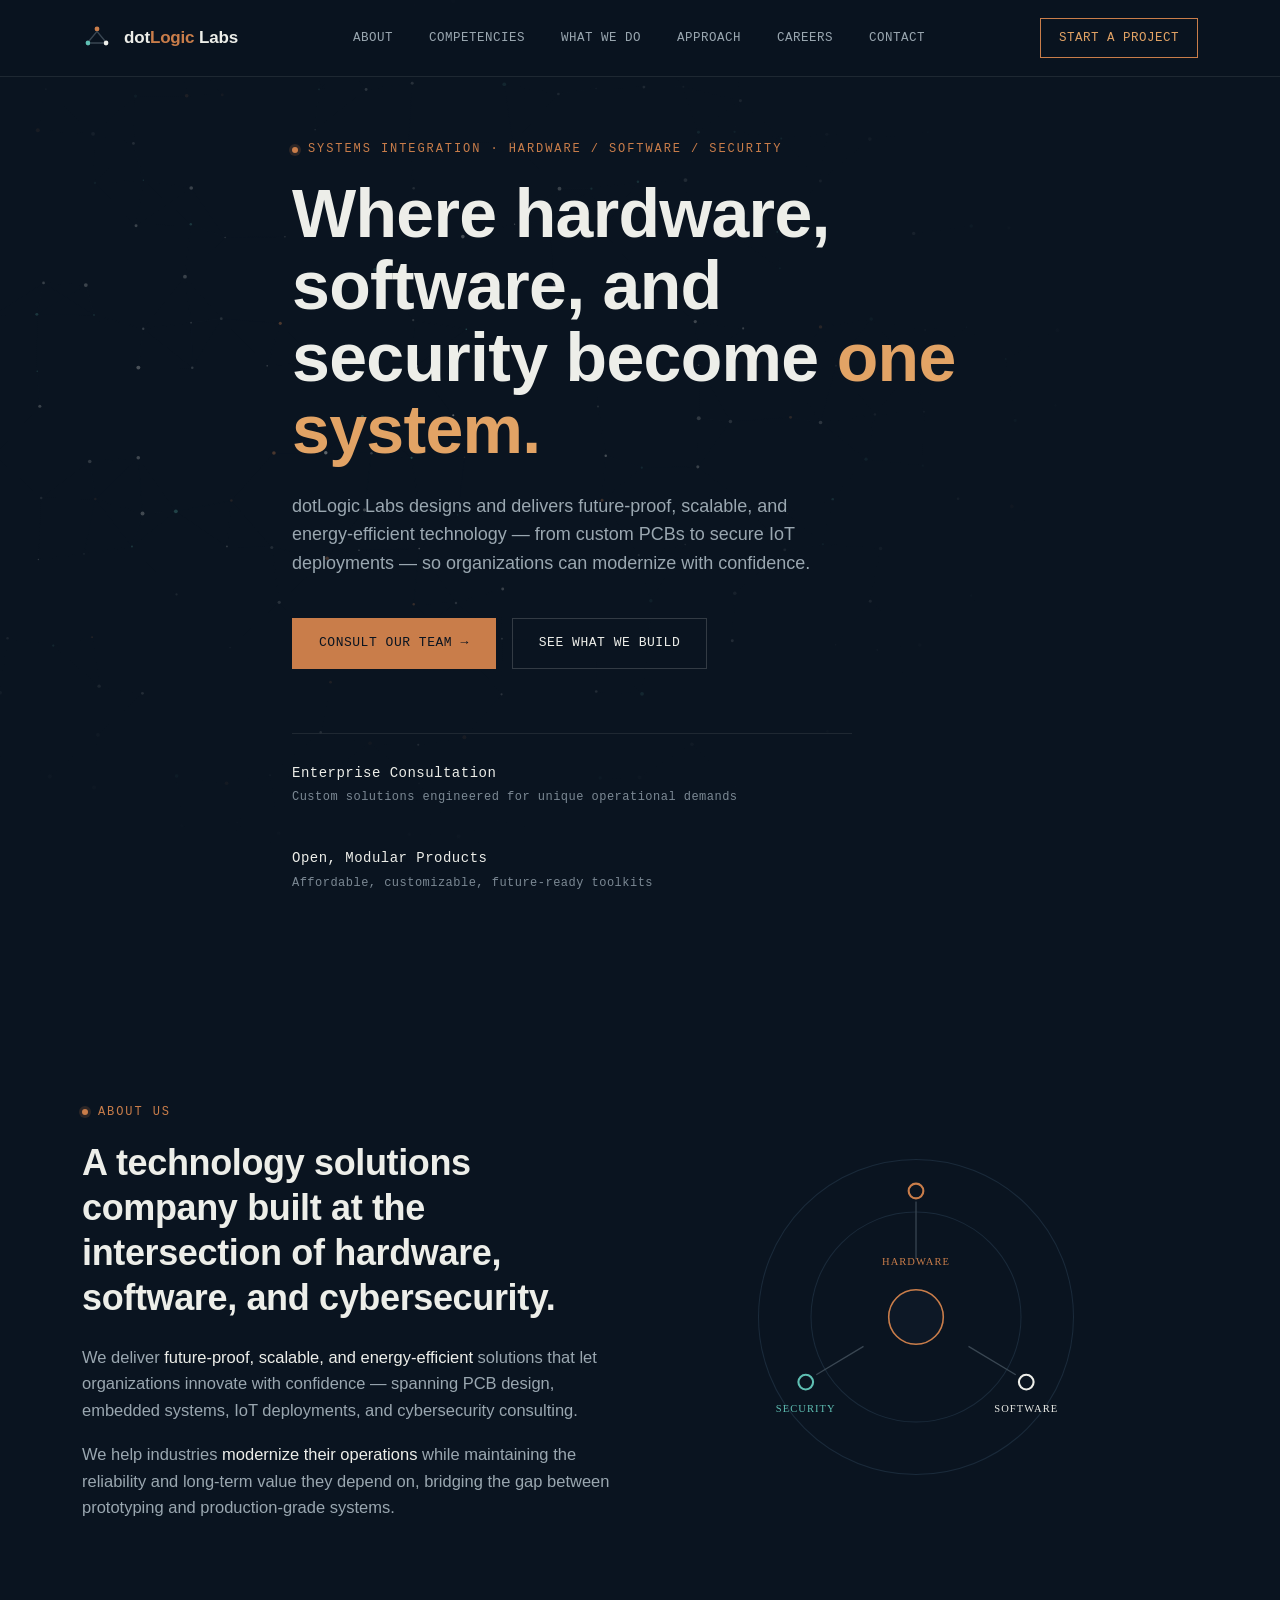
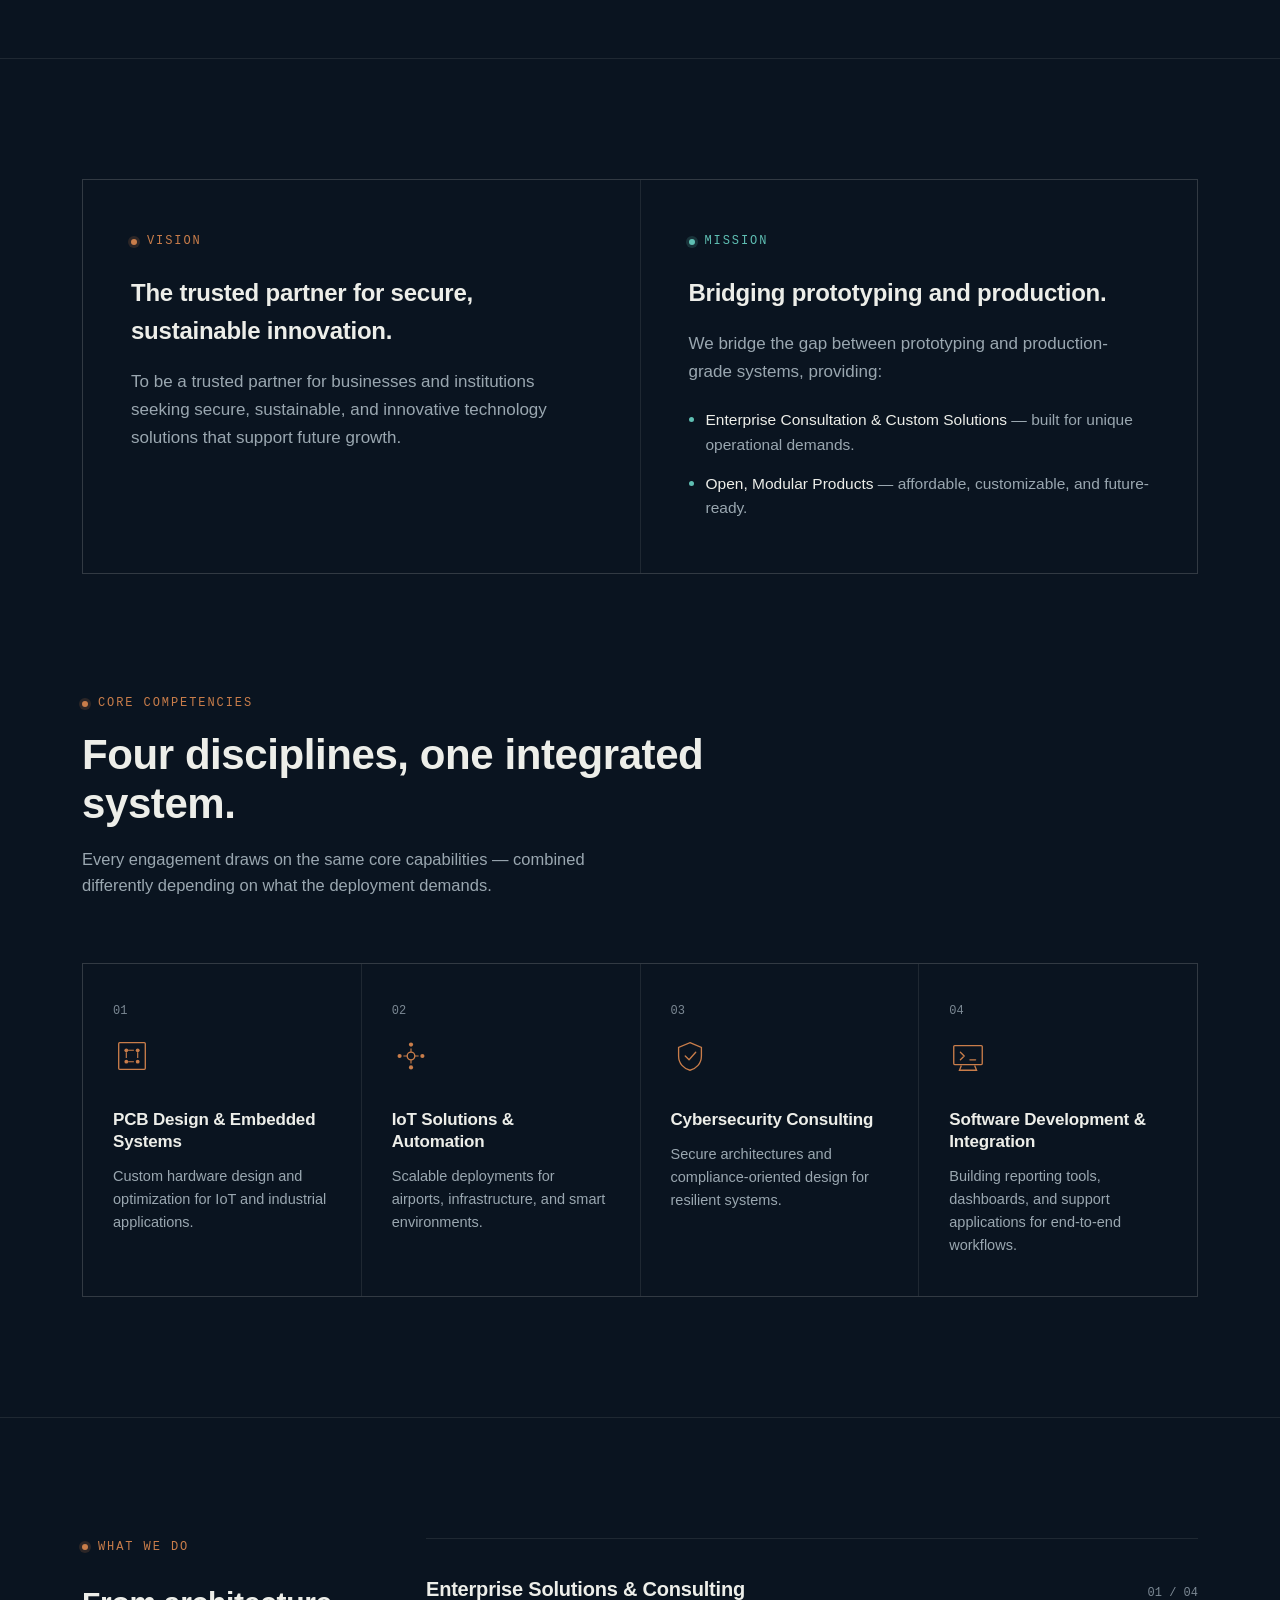
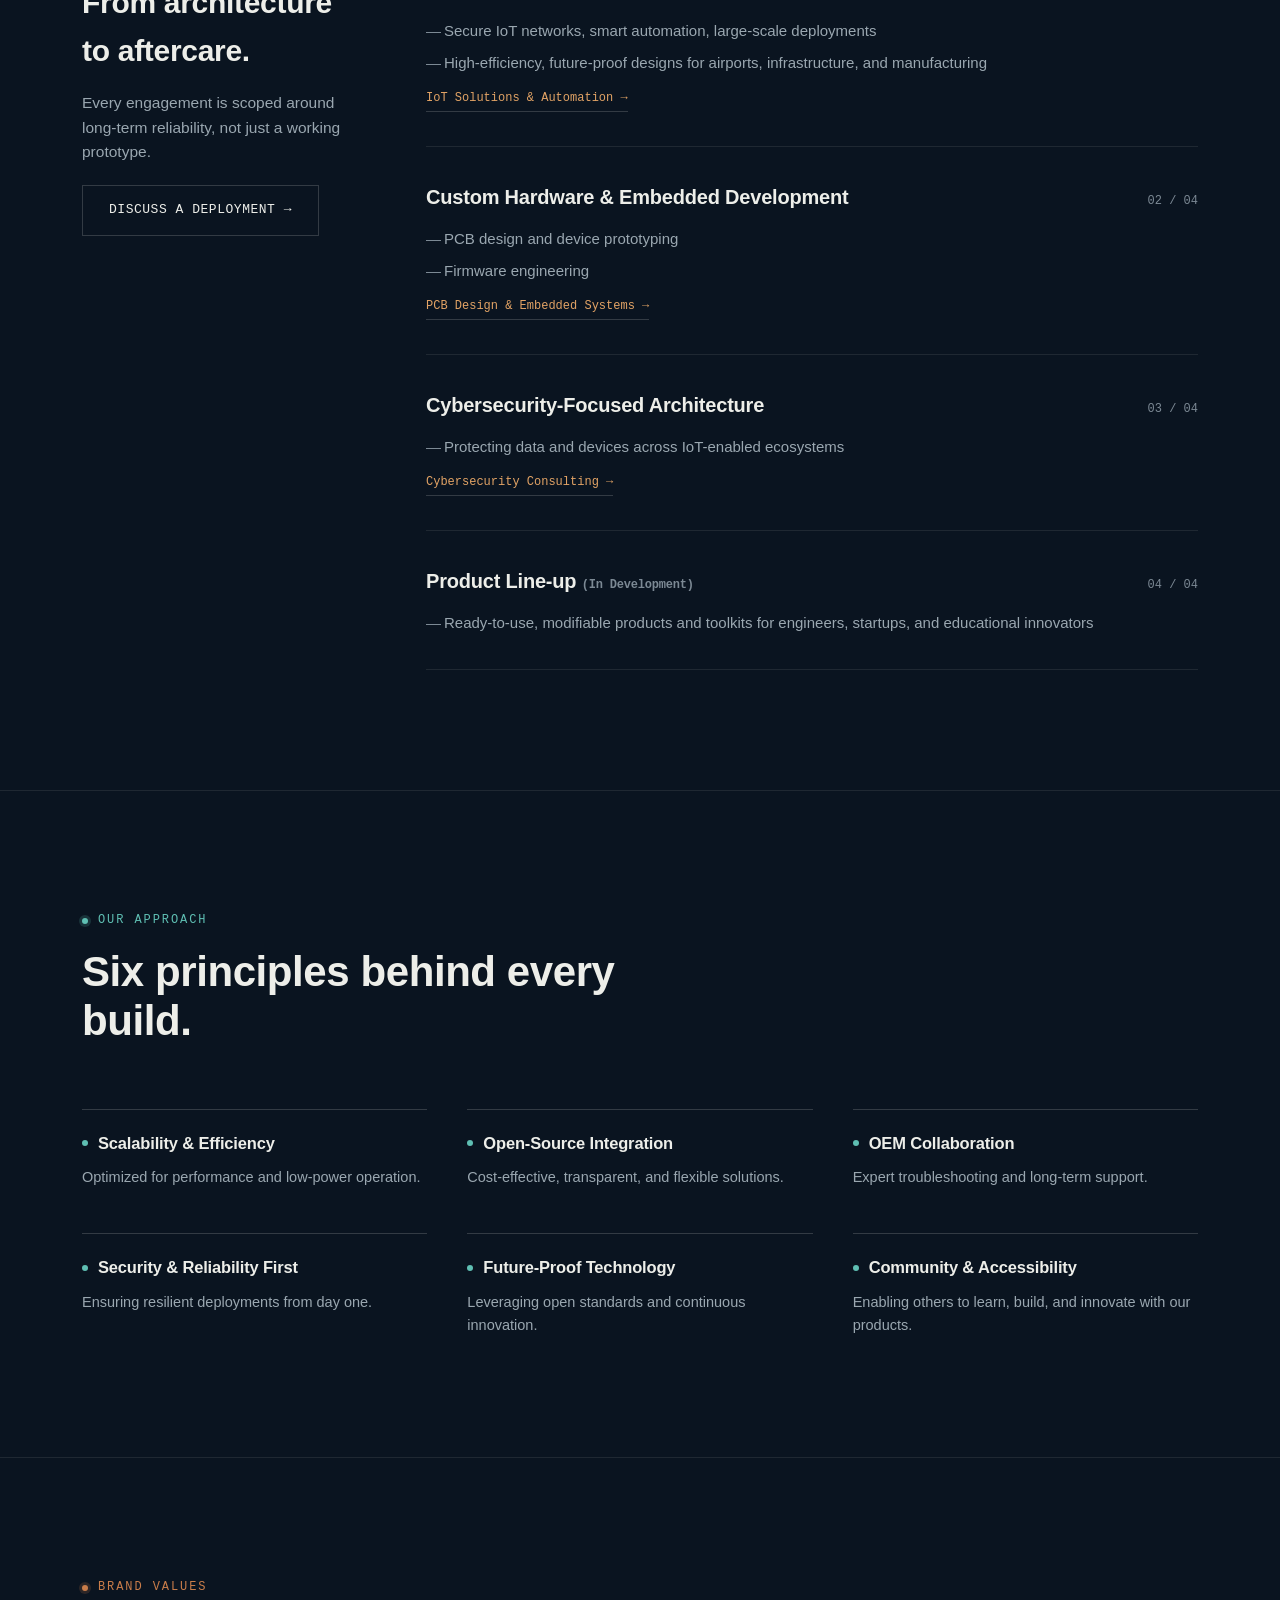
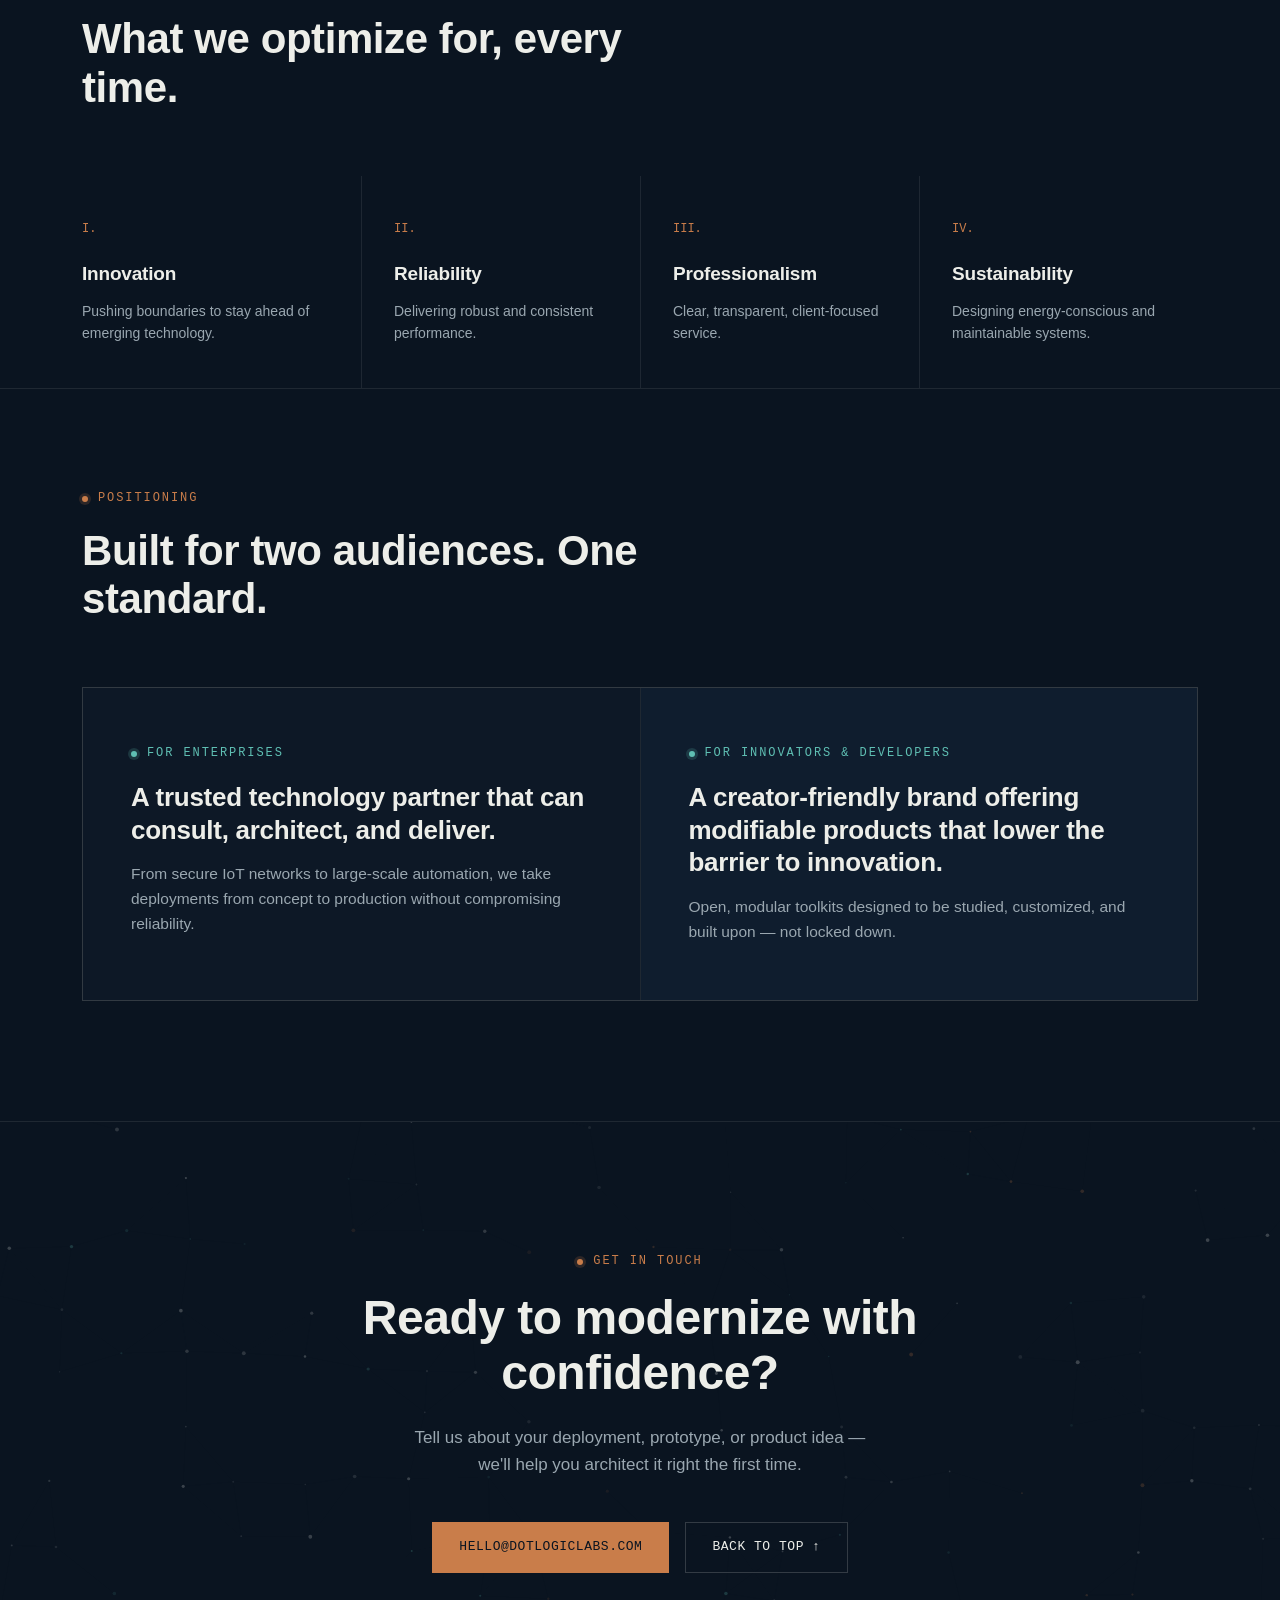
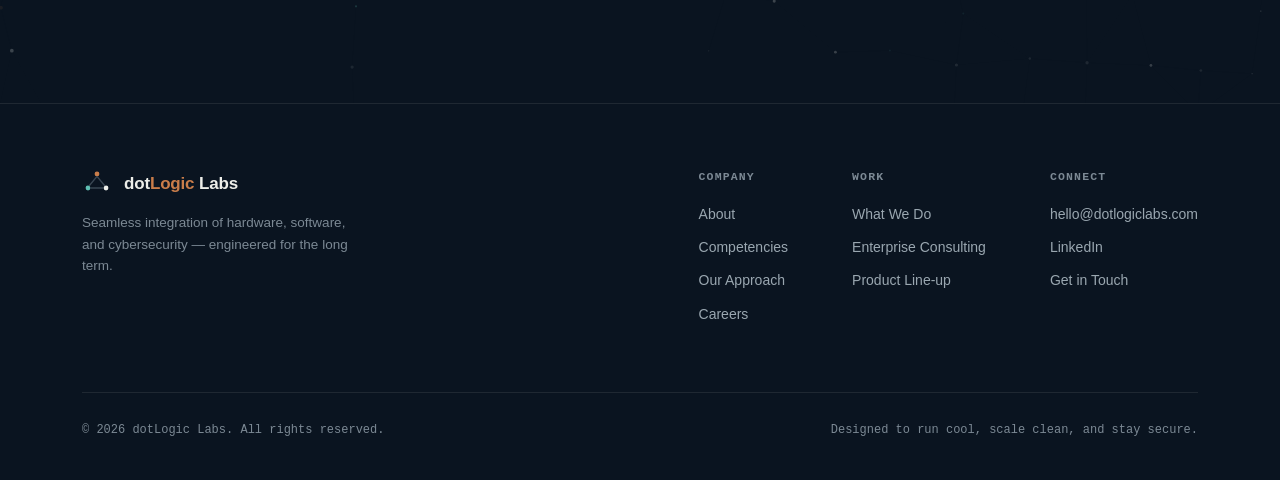
==== commit 4507a98e: "Add Careers and LinkedIn links to index.html" ====
--- a/index.html
+++ b/index.html
@@ -59,6 +59,7 @@
       <a href="#competencies">Competencies</a>
       <a href="#what-we-do">What We Do</a>
       <a href="#approach">Approach</a>
+      <a href="careers/">Careers</a>
       <a href="#contact">Contact</a>
     </div>
     <a href="#contact" class="nav-cta">Start a Project</a>
@@ -299,6 +300,7 @@
           <a href="#about">About</a>
           <a href="#competencies">Competencies</a>
           <a href="#approach">Our Approach</a>
+          <a href="careers/">Careers</a>
         </div>
         <div class="footer-col">
           <h5>Work</h5>
@@ -309,6 +311,7 @@
         <div class="footer-col">
           <h5>Connect</h5>
           <a href="mailto:hello@dotlogiclabs.com">hello@dotlogiclabs.com</a>
+          <a href="https://www.linkedin.com/company/dotlogiclabs/" target="_blank" rel="noopener noreferrer">LinkedIn</a>
           <a href="#contact">Get in Touch</a>
         </div>
       </div>
--- a/styles.css
+++ b/styles.css
@@ -47,9 +47,9 @@
   .eyebrow::before{
     content:'';
     width:6px; height:6px;
-    background:var(--copper);
+    background:currentColor;
     border-radius:50%;
-    box-shadow:0 0 0 3px rgba(201,125,74,0.18);
+    box-shadow:0 0 0 3px color-mix(in srgb, currentColor 18%, transparent);
     flex-shrink:0;
   }
 
@@ -274,7 +274,6 @@
   .pos-card{ background:var(--bg-panel); padding:56px 48px; position:relative; }
   .pos-card.teal-accent{ background:var(--bg-alt); }
   .pos-card .eyebrow{ color:var(--teal); }
-  .pos-card.teal-accent .eyebrow::before{ background:var(--teal); box-shadow:0 0 0 3px rgba(95,191,179,0.18); }
   .pos-card h3{ font-size:26px; margin-bottom:16px; line-height:1.25; }
   .pos-card p{ color:var(--ink-dim); font-size:15.5px; }
 
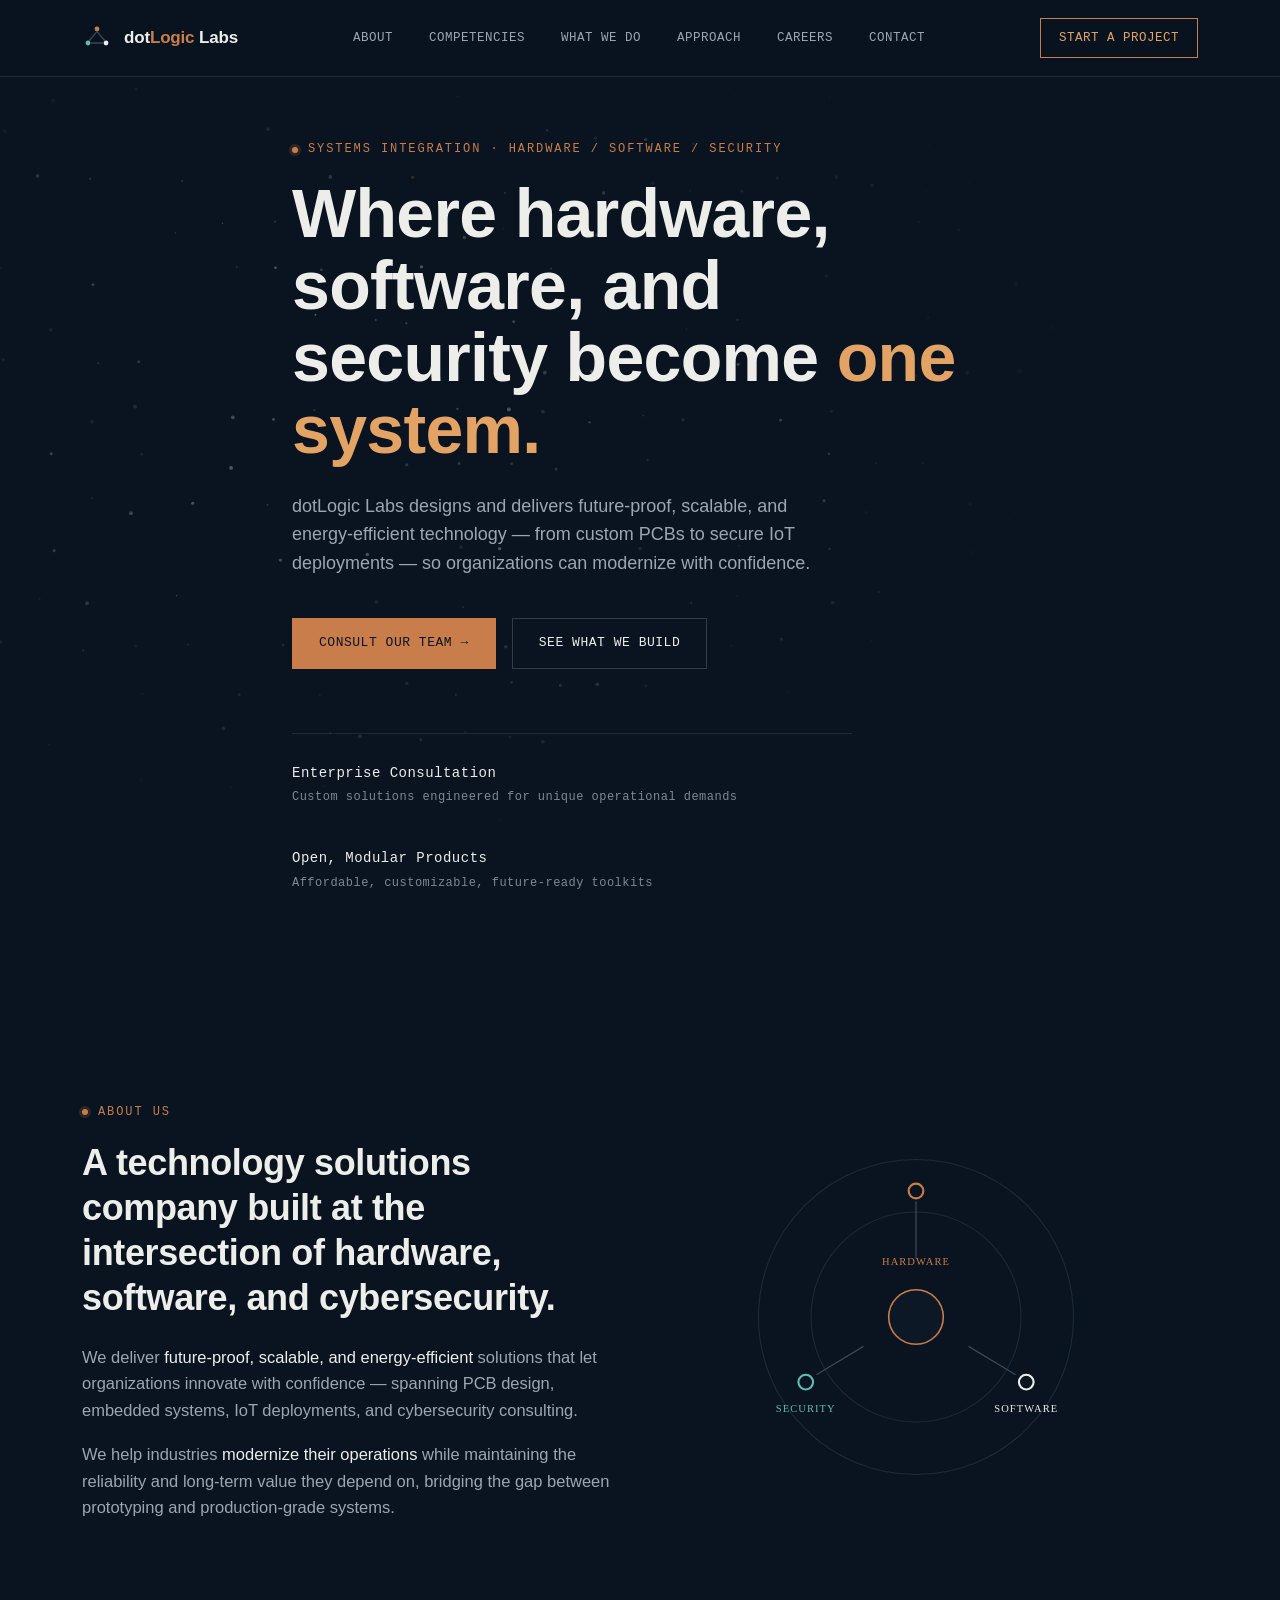
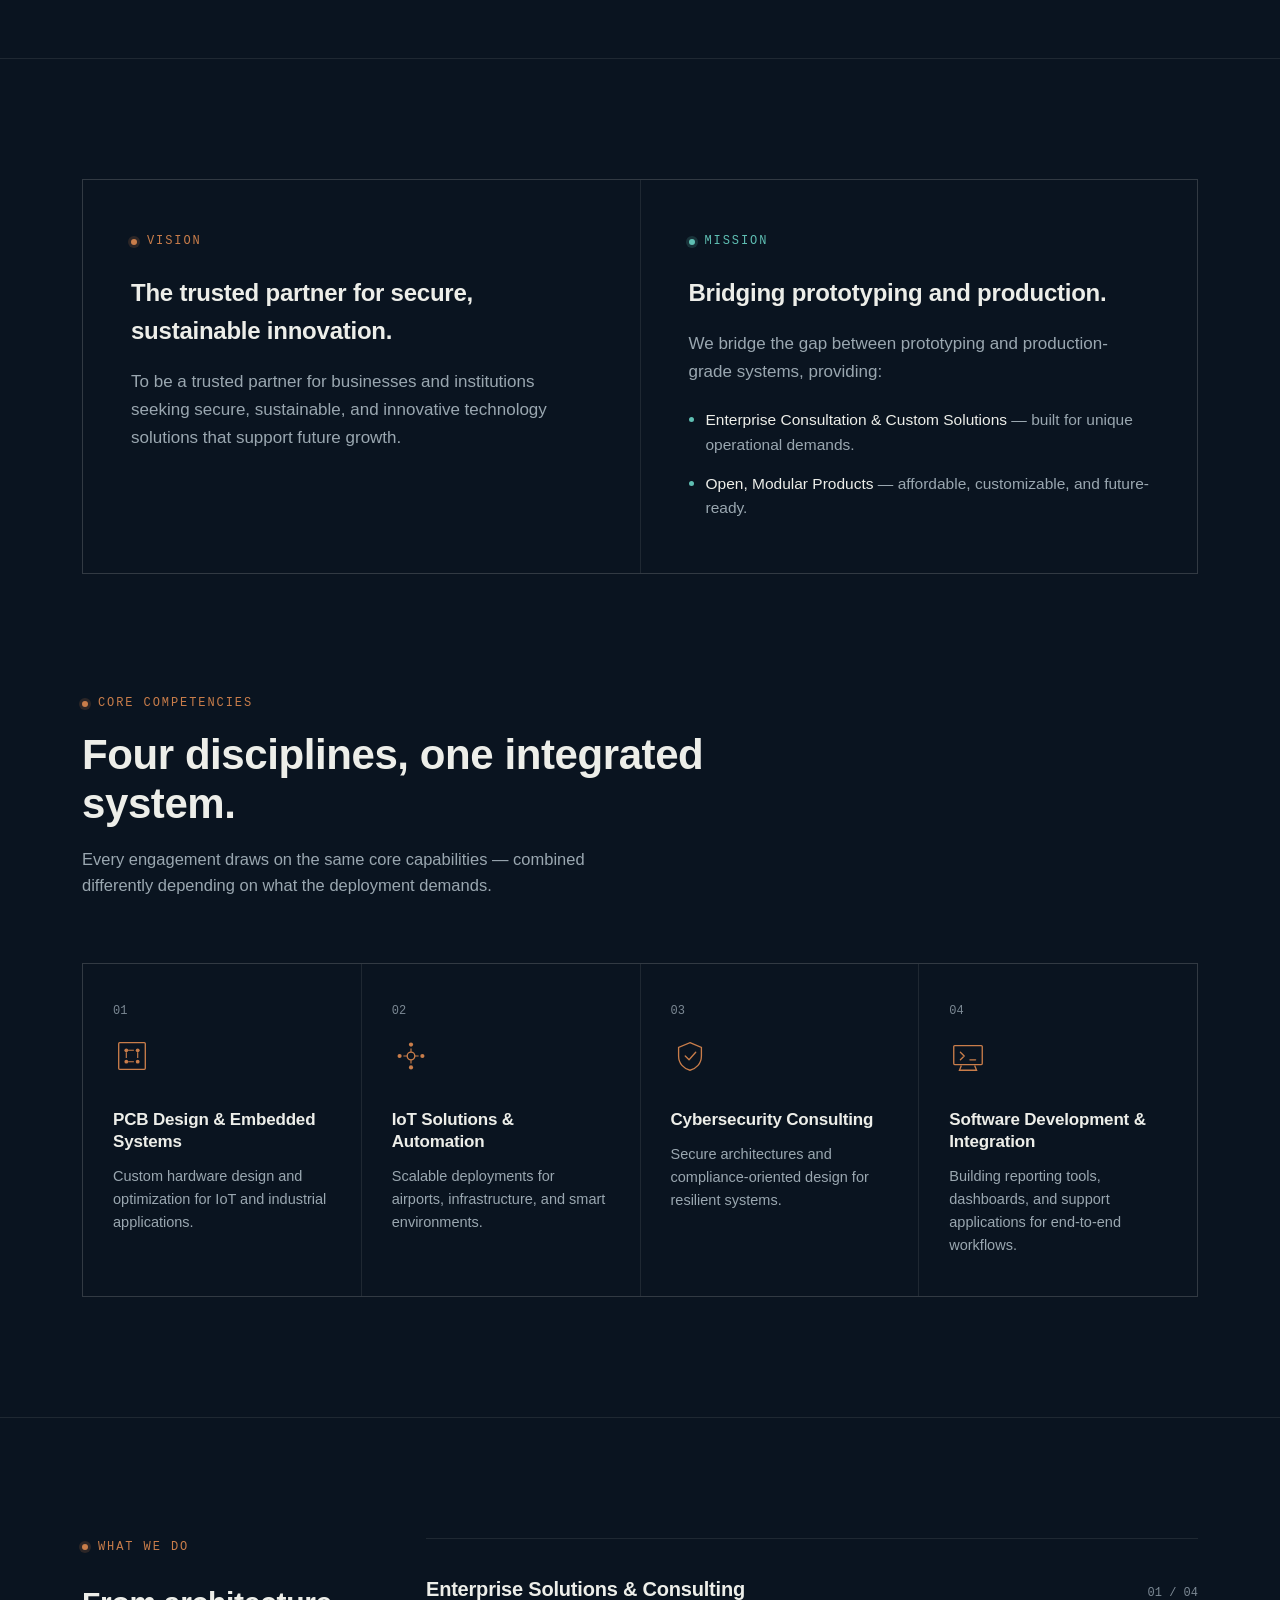
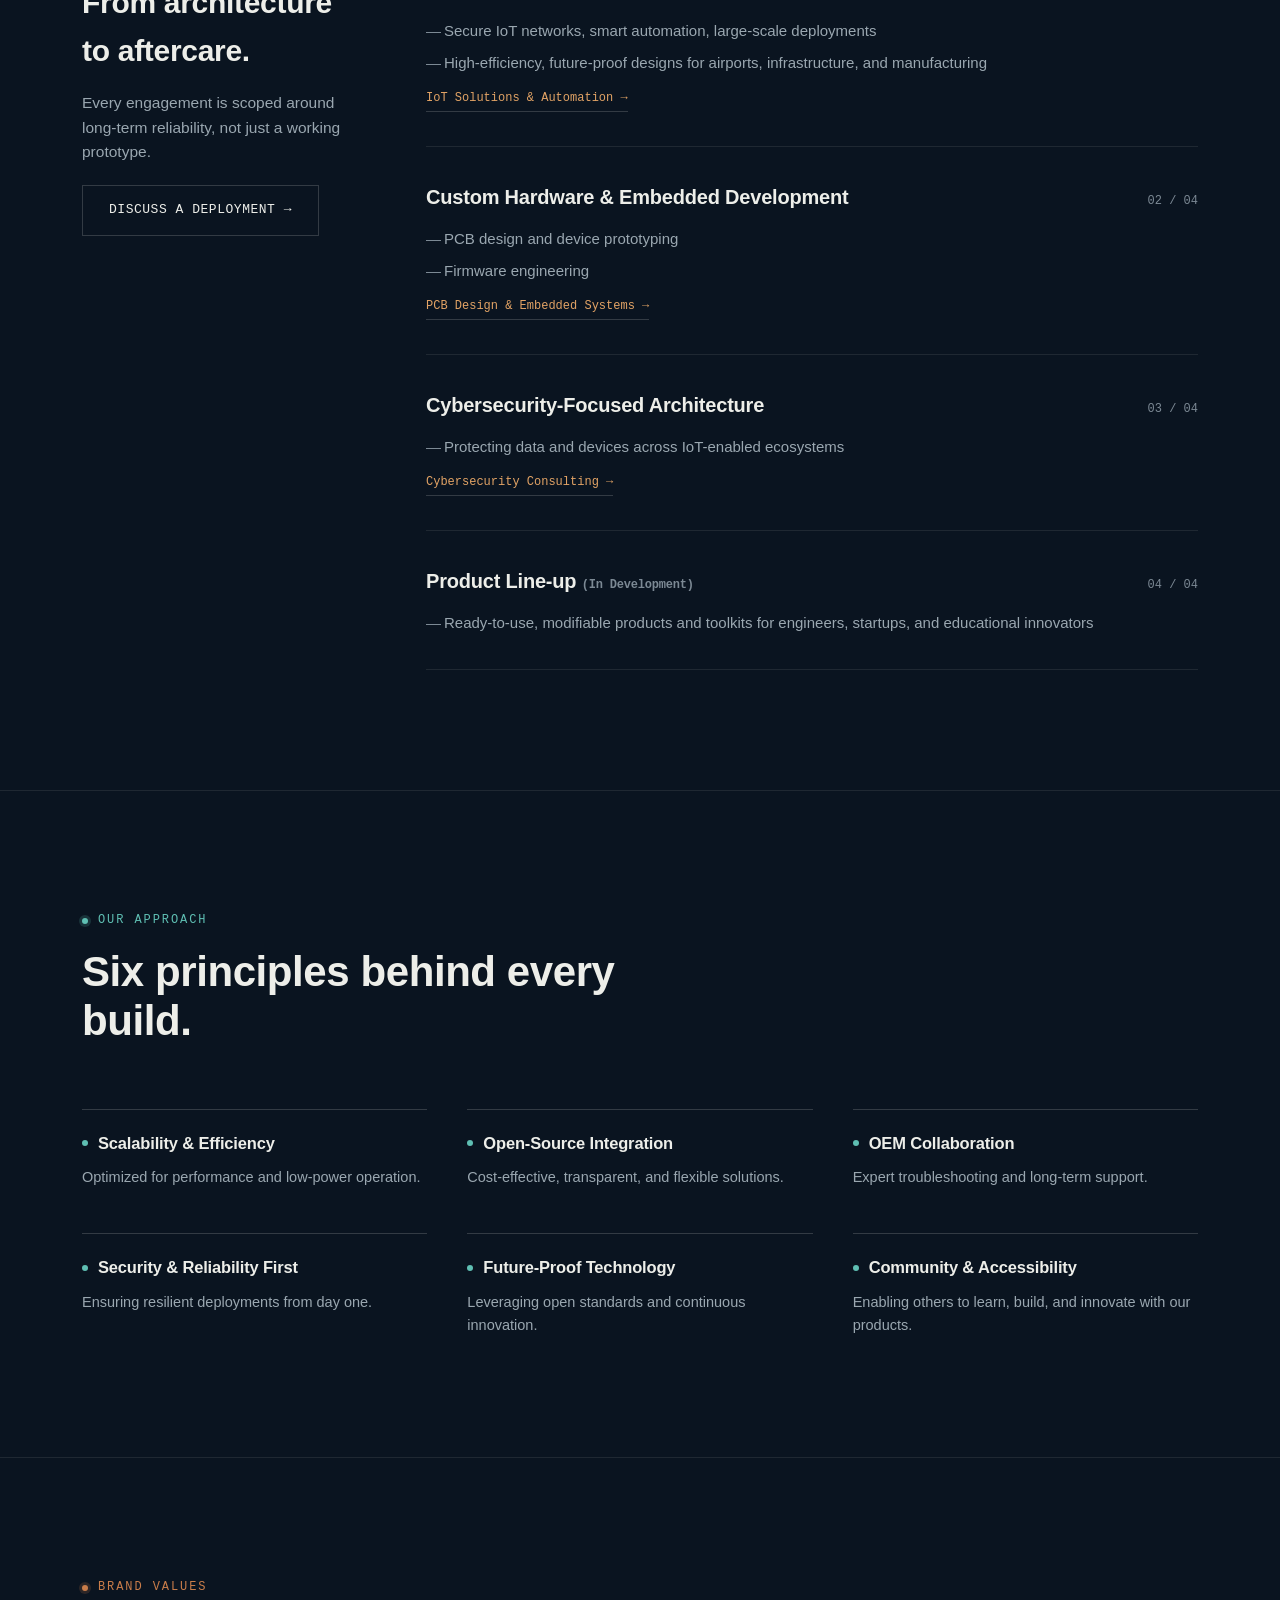
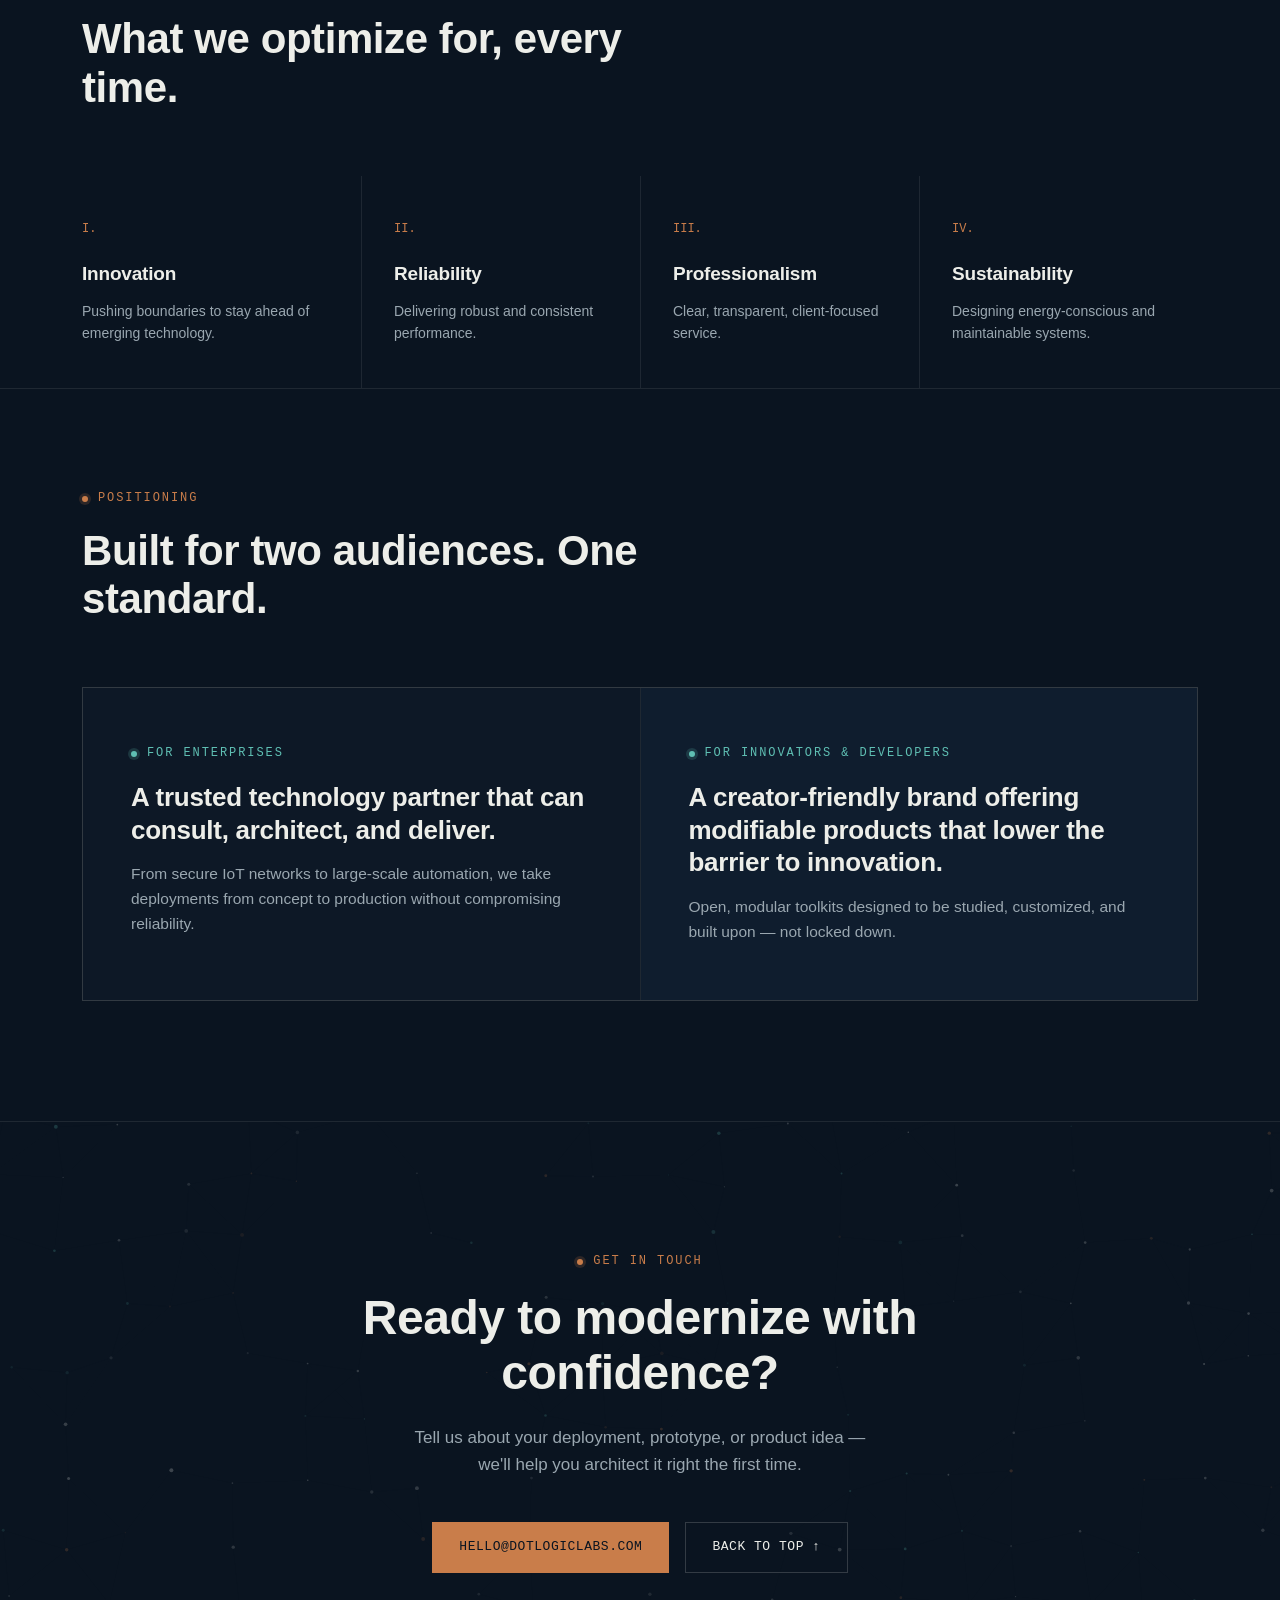
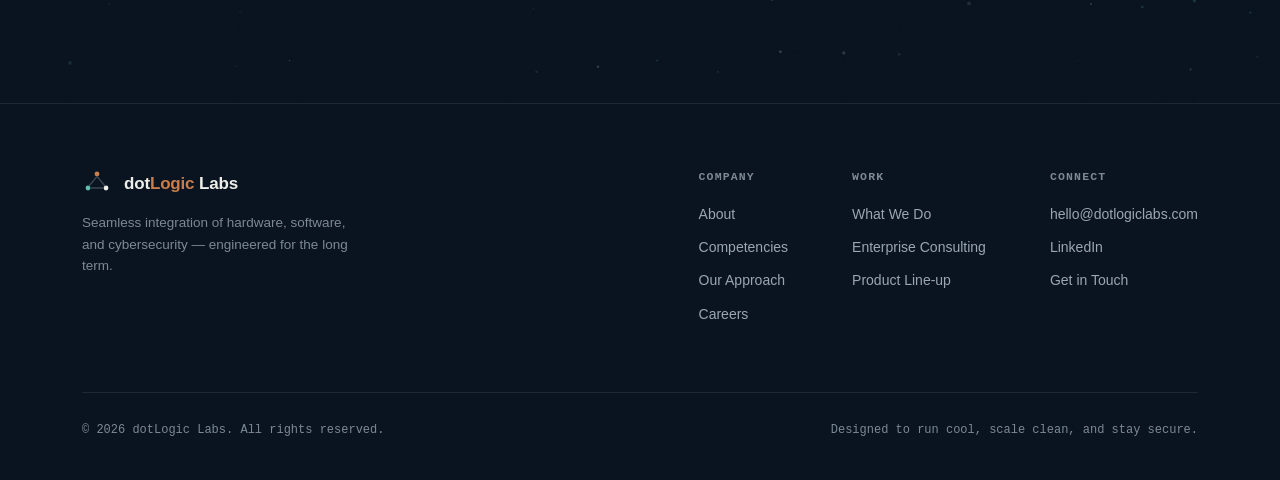
==== commit 5fefac65: "Update meta tags and organization URL in index.html" ====
--- a/index.html
+++ b/index.html
@@ -12,10 +12,10 @@
 <meta name="twitter:card" content="summary_large_image">
 <meta name="twitter:title" content="dotLogic Labs — Hardware. Software. Security. As one system.">
 <meta name="twitter:description" content="PCB design, embedded systems, IoT deployment, and cybersecurity consulting — built for enterprises, startups, and innovators alike.">
-<meta property="og:image" content="https://www.dotlogiclabs.com/og-image.png">
-<meta property="og:url" content="https://www.dotlogiclabs.com/">
-<meta name="twitter:image" content="https://www.dotlogiclabs.com/og-image.png">
-<link rel="canonical" href="https://www.dotlogiclabs.com/">
+<meta property="og:image" content="https://dotlogiclabs.com/og-image.png">
+<meta property="og:url" content="https://dotlogiclabs.com/">
+<meta name="twitter:image" content="https://dotlogiclabs.com/og-image.png">
+<link rel="canonical" href="https://dotlogiclabs.com/">
 <meta name="referrer" content="strict-origin-when-cross-origin">
 <meta http-equiv="Content-Security-Policy" content="default-src 'self'; script-src 'self' 'unsafe-inline'; style-src 'self' 'unsafe-inline' https://fonts.googleapis.com; font-src 'self' https://fonts.gstatic.com; img-src 'self' data:; connect-src 'self'; frame-ancestors 'none'; base-uri 'self'; form-action 'self'">
 <script type="application/ld+json">
@@ -23,7 +23,7 @@
   "@context": "https://schema.org",
   "@type": "Organization",
   "name": "dotLogic Labs",
-  "url": "https://www.dotlogiclabs.com/",
+  "url": "https://dotlogiclabs.com/",
   "description": "dotLogic Labs is a technology solutions company specializing in the seamless integration of hardware, software, and cybersecurity — serving enterprises, startups, and innovators through PCB design, embedded systems, IoT deployments, and cybersecurity consulting.",
   "email": "hello@dotlogiclabs.com",
   "knowsAbout": [
